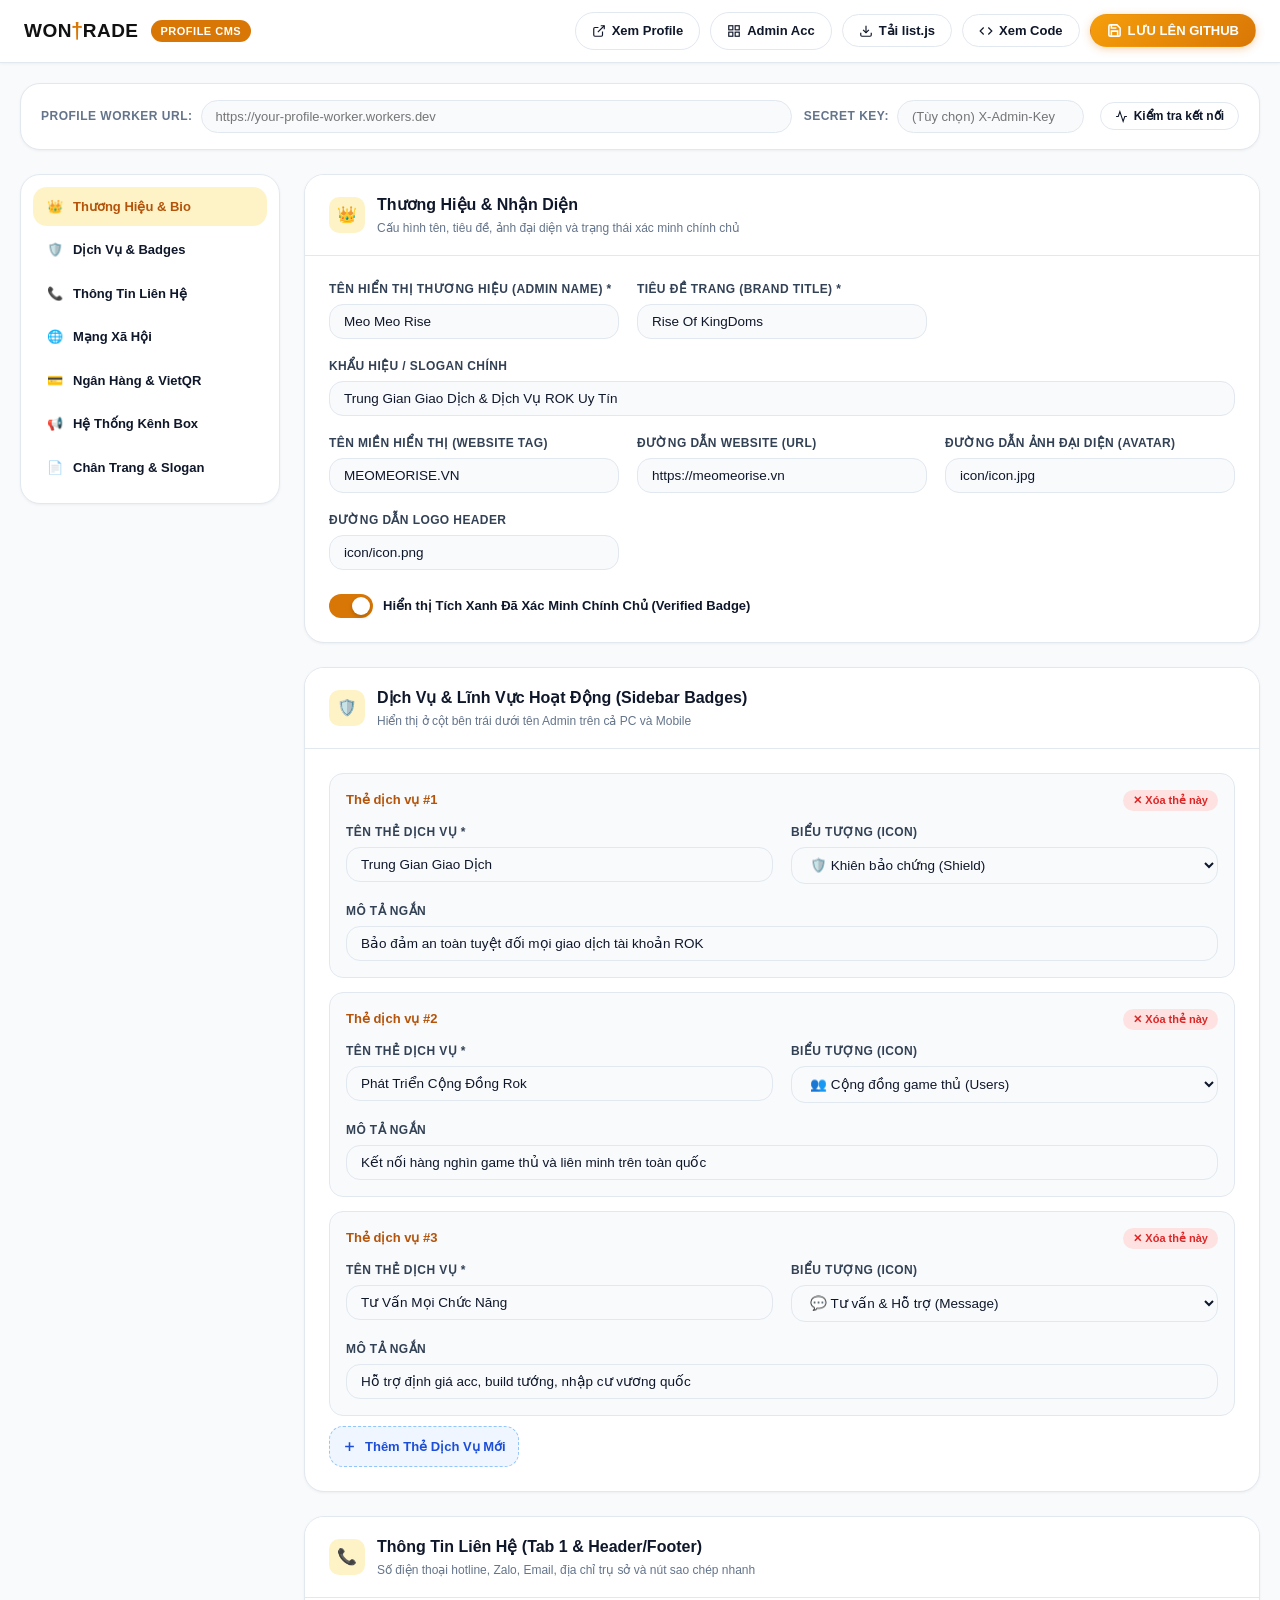
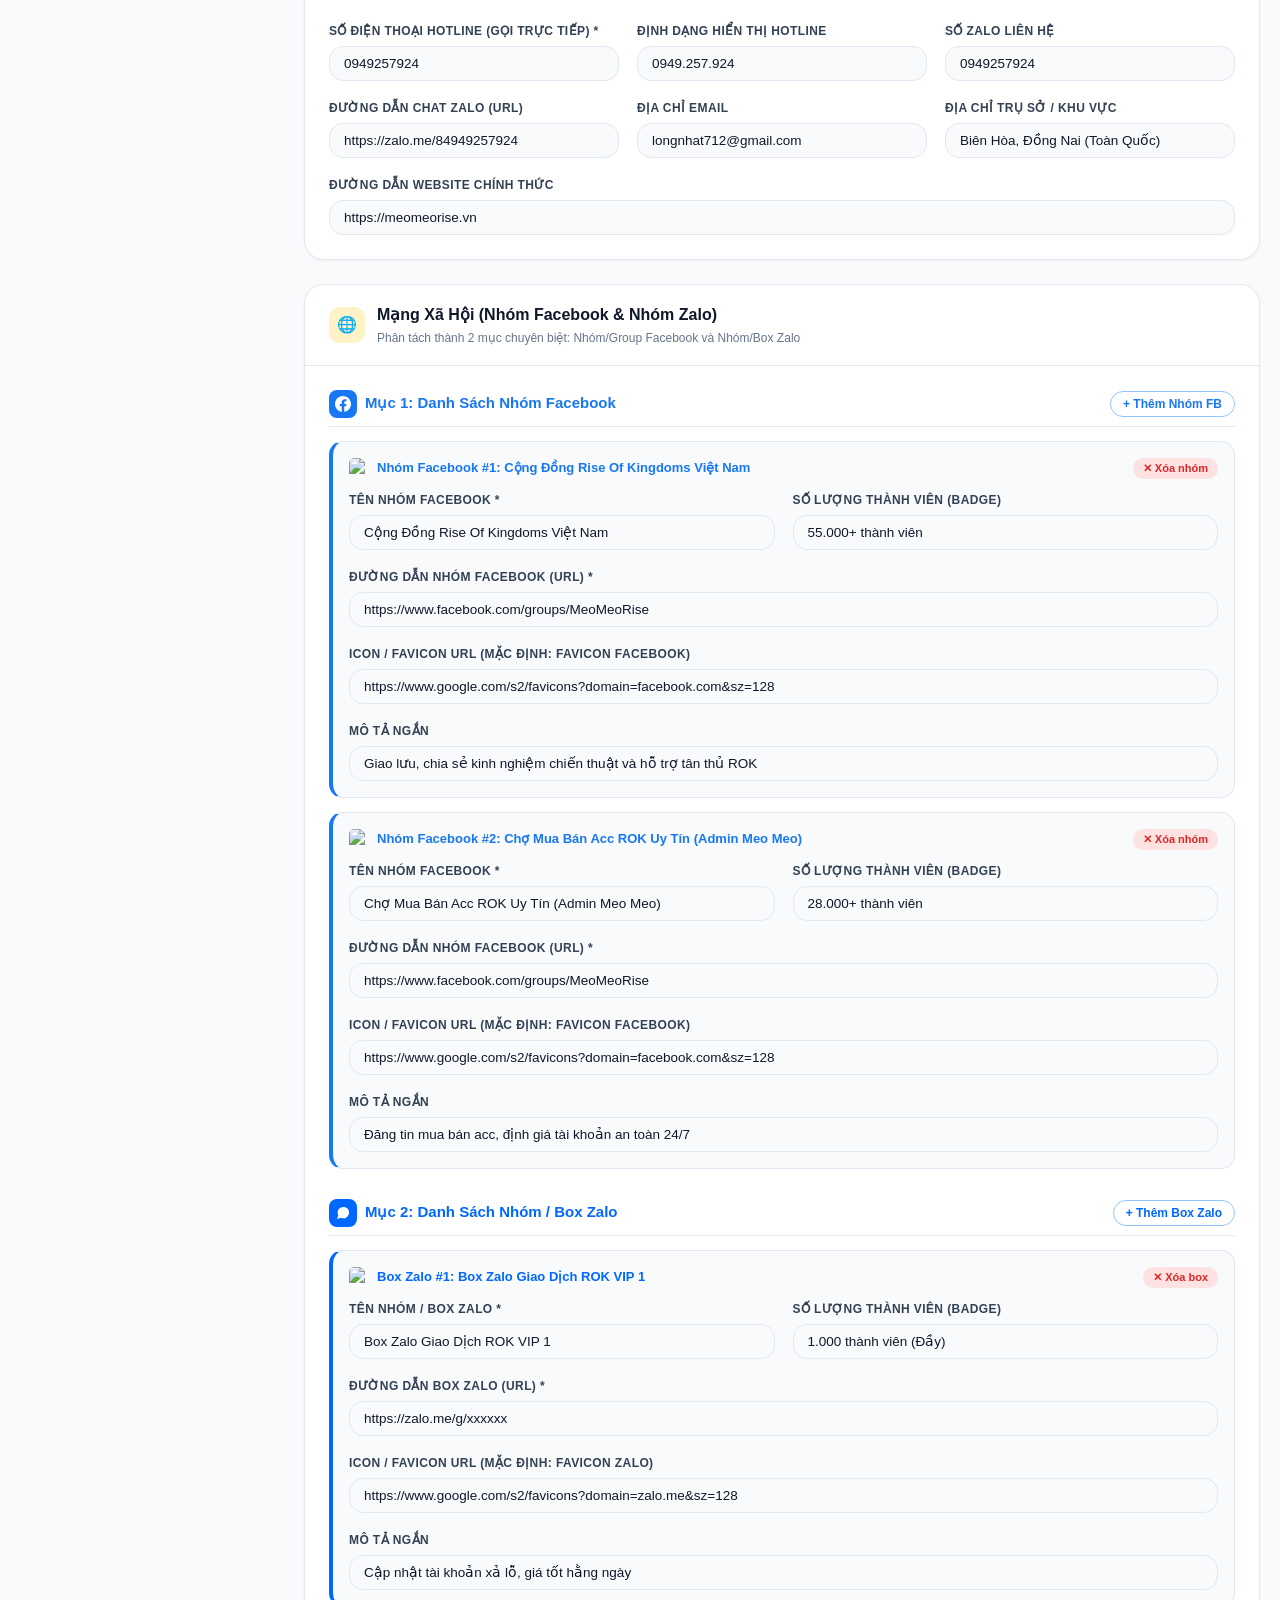
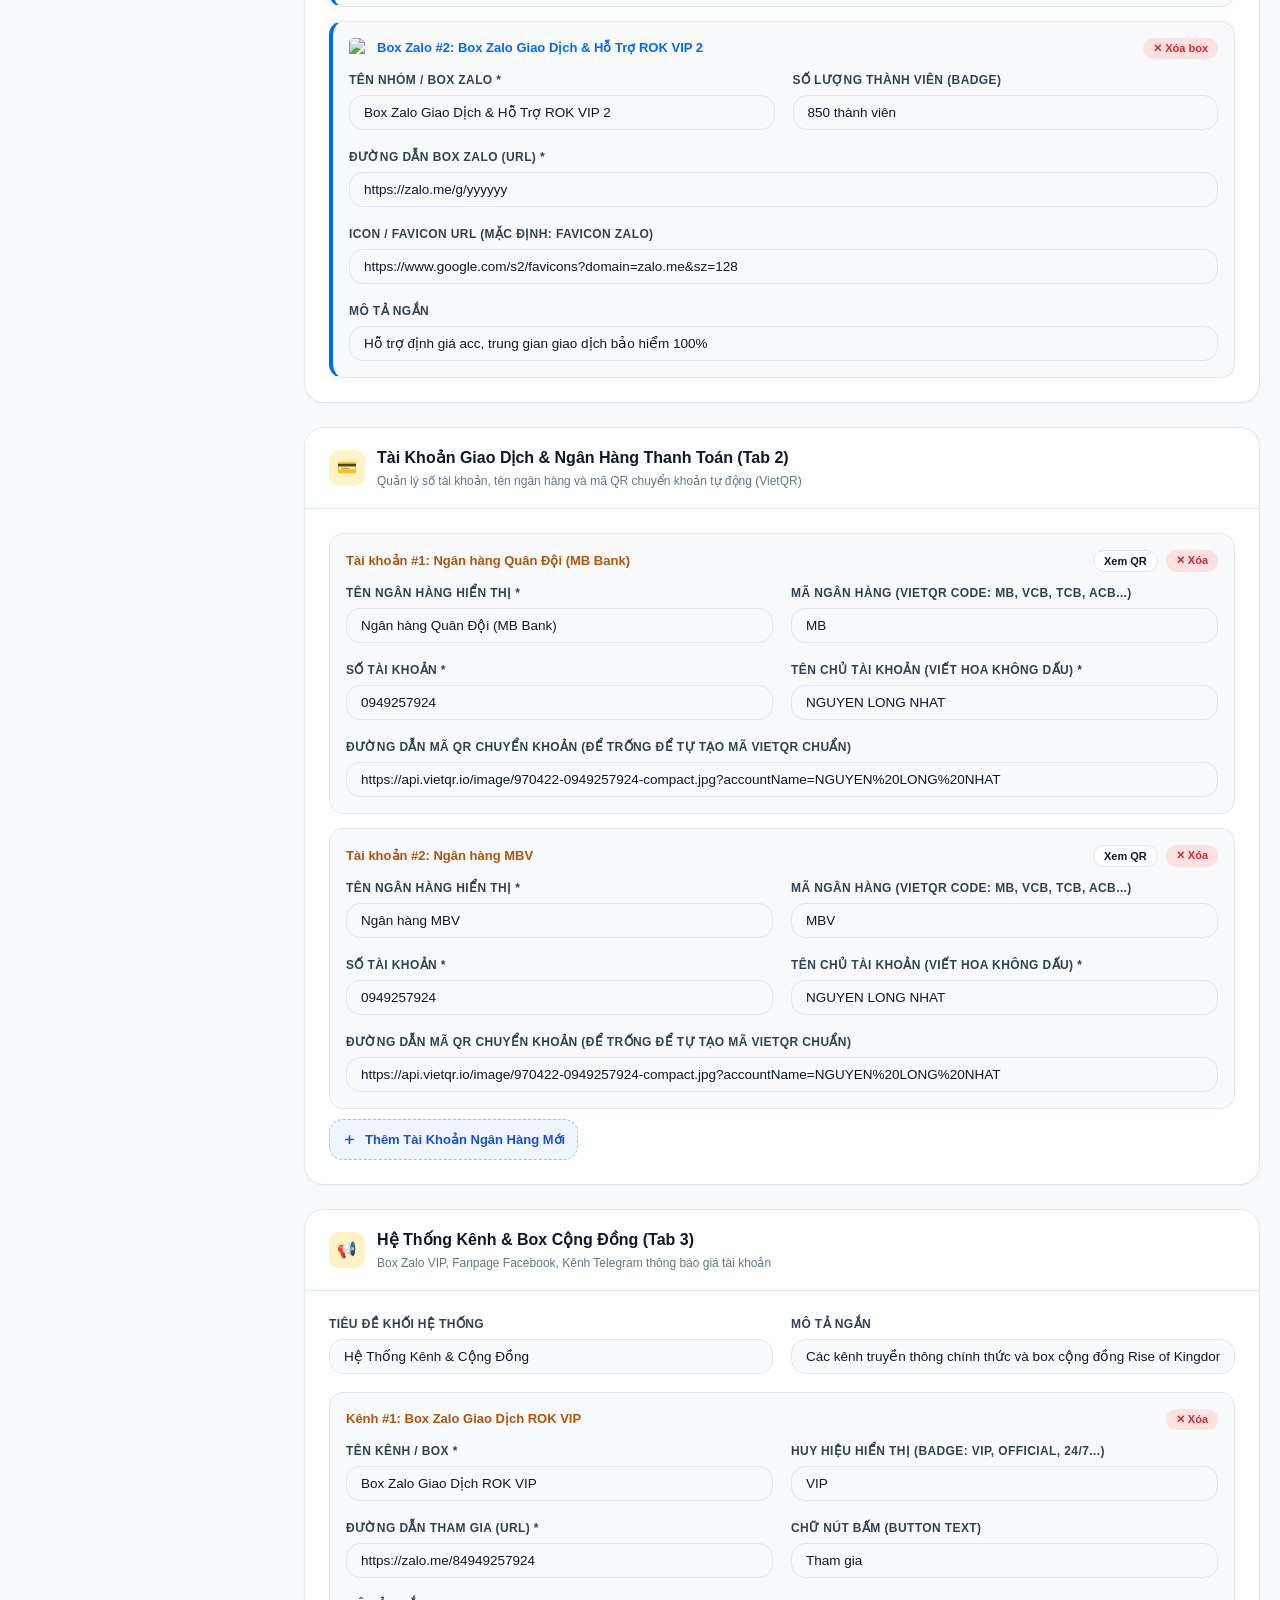
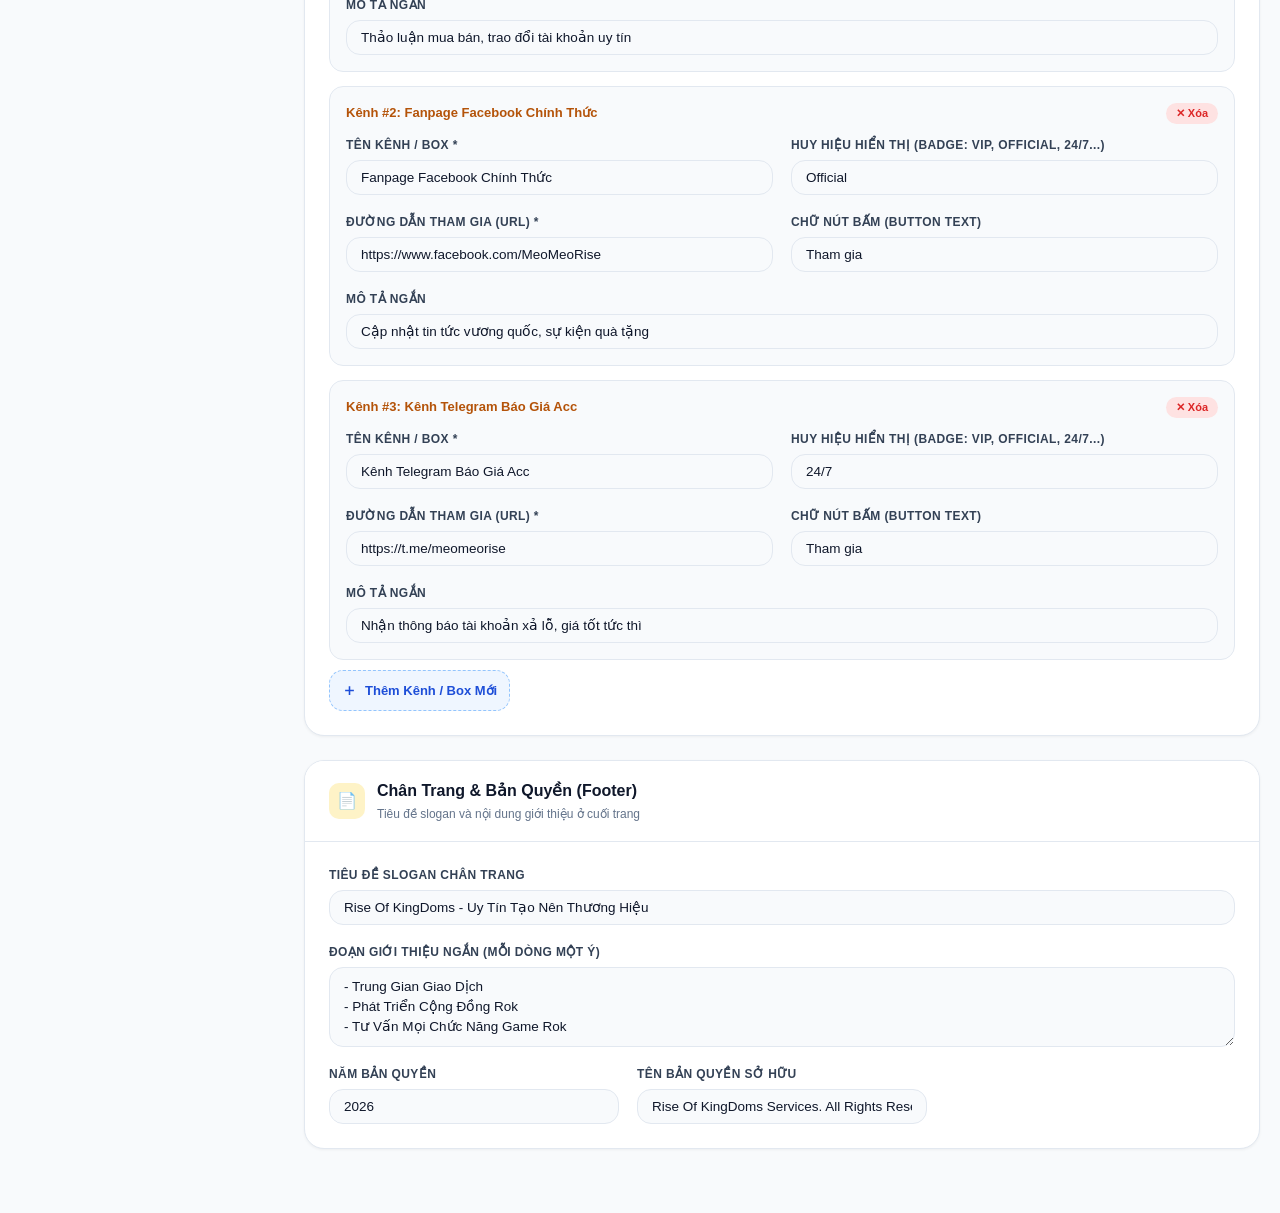
==== admin/index.html @ 25b8e4c8 "Add files via upload" ====
<!DOCTYPE html>
<html lang="vi">
<head>
  <meta charset="UTF-8">
  <meta name="viewport" content="width=device-width, initial-scale=1.0, maximum-scale=5.0, viewport-fit=cover">
  <title>Profile Admin CMS - Quản Lý Thông Tin Đại Diện & Ngân Hàng</title>
  <link rel="icon" href="../../assets/rok_avatar.jpg" type="image/jpeg">
  <style>
    :root {
      --primary: #d97706;
      --primary-hover: #b45309;
      --primary-light: #fef3c7;
      --dark: #0f172a;
      --dark-card: #1e293b;
      --bg: #f8fafc;
      --card-bg: #ffffff;
      --border: #e2e8f0;
      --text: #0f172a;
      --muted: #64748b;
      --blue: #0284c7;
      --blue-light: #e0f2fe;
      --green: #10b981;
      --green-light: #d1fae5;
      --radius-sm: 8px;
      --radius-md: 14px;
      --radius-lg: 20px;
      --radius-pill: 9999px;
      --shadow-sm: 0 1px 3px rgba(0,0,0,0.05);
      --shadow-md: 0 4px 14px rgba(0,0,0,0.06);
      --shadow-lg: 0 10px 30px rgba(0,0,0,0.09);
    }

    * {
      box-sizing: border-box;
      margin: 0;
      padding: 0;
      -webkit-tap-highlight-color: transparent;
    }

    body {
      font-family: -apple-system, BlinkMacSystemFont, "Segoe UI", Roboto, "Helvetica Neue", Arial, sans-serif;
      background-color: var(--bg);
      color: var(--text);
      line-height: 1.5;
      font-size: 14px;
      min-height: 100vh;
      display: flex;
      flex-direction: column;
    }

    button, input, select, textarea {
      font-family: inherit;
      outline: none;
    }

    /* Top Navigation */
    .admin-navbar {
      background: #ffffff;
      border-bottom: 1px solid var(--border);
      padding: 12px 24px;
      position: sticky;
      top: 0;
      z-index: 100;
      box-shadow: var(--shadow-sm);
    }

    .navbar-inner {
      max-width: 1300px;
      margin: 0 auto;
      display: flex;
      align-items: center;
      justify-content: space-between;
      gap: 16px;
      flex-wrap: wrap;
    }

    .brand-wrap {
      display: flex;
      align-items: center;
      gap: 12px;
    }

    .logo {
      font-size: 19px;
      font-weight: 900;
      letter-spacing: 0.5px;
      color: #111;
      display: flex;
      align-items: center;
      text-decoration: none;
    }

    .logo-dagger {
      color: var(--primary);
      font-size: 22px;
      margin: 0 -1px;
    }

    .admin-badge {
      background: var(--primary);
      color: #fff;
      font-size: 11px;
      font-weight: 800;
      padding: 3px 10px;
      border-radius: var(--radius-pill);
      letter-spacing: 0.5px;
    }

    .nav-actions {
      display: flex;
      align-items: center;
      gap: 10px;
      flex-wrap: wrap;
    }

    .btn {
      display: inline-flex;
      align-items: center;
      gap: 6px;
      padding: 8px 16px;
      border-radius: var(--radius-pill);
      font-size: 13px;
      font-weight: 600;
      cursor: pointer;
      border: 1px solid transparent;
      transition: all 0.2s ease;
      text-decoration: none;
    }

    .btn-primary {
      background: linear-gradient(135deg, #f59e0b, #d97706);
      color: #fff;
      box-shadow: 0 2px 8px rgba(217, 119, 6, 0.3);
    }
    .btn-primary:hover {
      background: linear-gradient(135deg, #d97706, #b45309);
      transform: translateY(-1px);
      box-shadow: 0 4px 14px rgba(217, 119, 6, 0.4);
    }
    .btn-primary:disabled {
      opacity: 0.6;
      cursor: not-allowed;
      transform: none;
    }

    .btn-secondary {
      background: #ffffff;
      color: var(--text);
      border-color: var(--border);
    }
    .btn-secondary:hover {
      background: #f8fafc;
      border-color: #cbd5e1;
    }

    /* Container */
    .admin-container {
      max-width: 1300px;
      margin: 20px auto 40px auto;
      padding: 0 20px;
      flex: 1;
      width: 100%;
    }

    /* Success Banner */
    .publish-success-banner {
      display: none;
      background: #ecfdf5;
      border: 1px solid #a7f3d0;
      border-radius: var(--radius-md);
      padding: 16px 20px;
      margin-bottom: 20px;
      color: #065f46;
      animation: fadeIn 0.3s ease;
    }
    .publish-success-banner.show {
      display: block;
    }
    .banner-title-row {
      display: flex;
      align-items: center;
      gap: 8px;
      font-weight: 700;
      font-size: 15px;
      margin-bottom: 4px;
    }
    .banner-desc {
      font-size: 13px;
      color: #047857;
    }

    /* Worker Config Card */
    .config-card {
      background: #ffffff;
      border-radius: var(--radius-lg);
      padding: 16px 20px;
      border: 1px solid var(--border);
      box-shadow: var(--shadow-sm);
      margin-bottom: 24px;
      display: flex;
      align-items: center;
      justify-content: space-between;
      gap: 16px;
      flex-wrap: wrap;
    }

    .config-left {
      display: flex;
      align-items: center;
      gap: 12px;
      flex-wrap: wrap;
      flex: 1;
    }

    .config-input-group {
      display: flex;
      align-items: center;
      gap: 8px;
      flex: 1;
      min-width: 280px;
    }

    .config-label {
      font-size: 12px;
      font-weight: 700;
      color: var(--muted);
      white-space: nowrap;
      text-transform: uppercase;
      letter-spacing: 0.5px;
    }

    .input-text {
      width: 100%;
      padding: 8px 14px;
      border-radius: var(--radius-pill);
      border: 1px solid var(--border);
      font-size: 13px;
      background: #f8fafc;
      color: var(--text);
      transition: all 0.2s;
    }
    .input-text:focus {
      background: #fff;
      border-color: var(--primary);
      box-shadow: 0 0 0 3px rgba(217, 119, 6, 0.15);
    }

    /* Navigation Sections (Sidebar + Main Form Layout) */
    .cms-layout-grid {
      display: grid;
      grid-template-columns: 260px 1fr;
      gap: 24px;
      align-items: start;
    }

    .section-nav-card {
      background: #ffffff;
      border-radius: var(--radius-lg);
      border: 1px solid var(--border);
      box-shadow: var(--shadow-sm);
      padding: 12px;
      position: sticky;
      top: 80px;
    }

    .nav-menu-item {
      display: flex;
      align-items: center;
      gap: 10px;
      padding: 10px 14px;
      border-radius: var(--radius-md);
      font-size: 13px;
      font-weight: 600;
      color: var(--text);
      text-decoration: none;
      cursor: pointer;
      transition: all 0.2s;
      margin-bottom: 4px;
    }
    .nav-menu-item:hover {
      background: #f8fafc;
      color: var(--primary);
    }
    .nav-menu-item.active {
      background: var(--primary-light);
      color: var(--primary-hover);
      font-weight: 700;
    }

    /* Form Cards */
    .form-panel-card {
      background: #ffffff;
      border-radius: var(--radius-lg);
      border: 1px solid var(--border);
      box-shadow: var(--shadow-sm);
      margin-bottom: 24px;
      overflow: hidden;
    }

    .card-header-bar {
      padding: 18px 24px;
      border-bottom: 1px solid var(--border);
      display: flex;
      align-items: center;
      justify-content: space-between;
      gap: 12px;
      background: #ffffff;
    }

    .header-bar-left {
      display: flex;
      align-items: center;
      gap: 12px;
    }

    .header-icon-box {
      width: 36px;
      height: 36px;
      border-radius: 10px;
      background: var(--primary-light);
      color: var(--primary);
      display: flex;
      align-items: center;
      justify-content: center;
      font-size: 16px;
      flex-shrink: 0;
    }

    .card-title {
      font-size: 16px;
      font-weight: 800;
      color: var(--text);
    }
    .card-subtitle {
      font-size: 12px;
      color: var(--muted);
      margin-top: 2px;
    }

    .card-body-content {
      padding: 24px;
    }

    .form-grid-2 {
      display: grid;
      grid-template-columns: repeat(auto-fit, minmax(280px, 1fr));
      gap: 18px;
    }

    .form-group {
      display: flex;
      flex-direction: column;
      gap: 6px;
    }
    .form-group.full {
      grid-column: 1 / -1;
    }

    .form-label {
      font-size: 12px;
      font-weight: 700;
      color: #334155;
      text-transform: uppercase;
      letter-spacing: 0.4px;
    }

    .form-control {
      width: 100%;
      padding: 9px 14px;
      border-radius: var(--radius-md);
      border: 1px solid var(--border);
      font-size: 13.5px;
      background: #f8fafc;
      color: var(--text);
      transition: all 0.2s;
    }
    .form-control:focus {
      background: #fff;
      border-color: var(--primary);
      box-shadow: 0 0 0 3px rgba(217, 119, 6, 0.15);
    }
    textarea.form-control {
      resize: vertical;
      min-height: 80px;
      line-height: 1.5;
    }

    /* Dynamic List Items (Services, Banks, Socials) */
    .dynamic-list-wrap {
      display: flex;
      flex-direction: column;
      gap: 14px;
    }

    .dynamic-item-card {
      background: #f8fafc;
      border: 1px solid var(--border);
      border-radius: var(--radius-md);
      padding: 16px;
      position: relative;
      transition: all 0.2s;
    }
    .dynamic-item-card:hover {
      border-color: #cbd5e1;
      background: #ffffff;
      box-shadow: var(--shadow-sm);
    }

    .dynamic-item-header {
      display: flex;
      align-items: center;
      justify-content: space-between;
      margin-bottom: 12px;
    }
    .dynamic-item-title {
      font-weight: 700;
      font-size: 13px;
      color: var(--primary-hover);
      display: flex;
      align-items: center;
      gap: 6px;
    }

    .btn-remove-item {
      background: #fee2e2;
      color: #dc2626;
      border: none;
      padding: 4px 10px;
      border-radius: var(--radius-pill);
      font-size: 11px;
      font-weight: 700;
      cursor: pointer;
      display: inline-flex;
      align-items: center;
      gap: 4px;
      transition: all 0.15s;
    }
    .btn-remove-item:hover {
      background: #fca5a5;
    }

    .btn-add-item {
      background: #eff6ff;
      border: 1px dashed #93c5fd;
      color: #1d4ed8;
      border-radius: var(--radius-md);
      padding: 12px;
      font-size: 13px;
      font-weight: 700;
      cursor: pointer;
      display: flex;
      align-items: center;
      justify-content: center;
      gap: 8px;
      transition: all 0.2s;
      margin-top: 10px;
    }
    .btn-add-item:hover {
      background: #dbeafe;
      border-color: #3b82f6;
    }

    /* Toggle switch */
    .toggle-wrap {
      display: flex;
      align-items: center;
      gap: 10px;
      cursor: pointer;
      user-select: none;
    }
    .toggle-checkbox {
      position: relative;
      width: 44px;
      height: 24px;
      appearance: none;
      background: #cbd5e1;
      outline: none;
      border-radius: var(--radius-pill);
      cursor: pointer;
      transition: all 0.25s;
    }
    .toggle-checkbox:checked {
      background: var(--primary);
    }
    .toggle-checkbox::before {
      content: "";
      position: absolute;
      width: 18px;
      height: 18px;
      border-radius: 50%;
      top: 3px;
      left: 3px;
      background: #ffffff;
      transition: all 0.25s;
      box-shadow: 0 2px 4px rgba(0,0,0,0.2);
    }
    .toggle-checkbox:checked::before {
      transform: translateX(20px);
    }

    /* Modals */
    .modal-backdrop {
      position: fixed;
      top: 0;
      left: 0;
      width: 100%;
      height: 100%;
      background: rgba(15, 23, 42, 0.6);
      backdrop-filter: blur(4px);
      z-index: 1000;
      display: none;
      align-items: center;
      justify-content: center;
      padding: 20px;
    }
    .modal-backdrop.show {
      display: flex;
    }

    .modal-dialog {
      background: #ffffff;
      border-radius: var(--radius-lg);
      width: 100%;
      max-width: 650px;
      max-height: 90vh;
      display: flex;
      flex-direction: column;
      box-shadow: var(--shadow-lg);
      animation: modalFadeIn 0.2s ease-out;
    }

    .modal-header {
      padding: 16px 20px;
      border-bottom: 1px solid var(--border);
      display: flex;
      align-items: center;
      justify-content: space-between;
    }
    .modal-title {
      font-size: 16px;
      font-weight: 800;
    }
    .btn-close-modal {
      background: none;
      border: none;
      font-size: 18px;
      cursor: pointer;
      color: var(--muted);
      width: 32px;
      height: 32px;
      border-radius: 50%;
      display: flex;
      align-items: center;
      justify-content: center;
    }
    .btn-close-modal:hover {
      background: #f1f5f9;
      color: var(--text);
    }

    .modal-body {
      padding: 20px;
      overflow-y: auto;
    }
    .modal-footer {
      padding: 14px 20px;
      border-top: 1px solid var(--border);
      display: flex;
      align-items: center;
      justify-content: flex-end;
      gap: 10px;
    }

    pre.code-preview {
      background: #0f172a;
      color: #f8fafc;
      font-family: Consolas, Monaco, "Courier New", monospace;
      font-size: 12px;
      padding: 14px;
      border-radius: var(--radius-sm);
      overflow-x: auto;
      max-height: 55vh;
    }

    /* Toast */
    .toast-notice {
      position: fixed;
      bottom: 24px;
      left: 50%;
      transform: translateX(-50%) translateY(30px);
      opacity: 0;
      background: #0f172a;
      color: #fff;
      padding: 12px 24px;
      border-radius: var(--radius-pill);
      font-size: 13.5px;
      font-weight: 600;
      box-shadow: 0 10px 25px rgba(0,0,0,0.25);
      z-index: 2000;
      transition: all 0.3s cubic-bezier(0.16, 1, 0.3, 1);
      display: flex;
      align-items: center;
      gap: 8px;
      pointer-events: none;
    }
    .toast-notice.show {
      transform: translateX(-50%) translateY(0);
      opacity: 1;
    }
    .toast-notice.success {
      background: #059669;
    }
    .toast-notice.error {
      background: #dc2626;
    }

    @keyframes fadeIn {
      from { opacity: 0; transform: translateY(-8px); }
      to { opacity: 1; transform: translateY(0); }
    }
    @keyframes modalFadeIn {
      from { opacity: 0; transform: scale(0.96); }
      to { opacity: 1; transform: scale(1); }
    }

    /* Responsive */
    @media (max-width: 900px) {
      .cms-layout-grid {
        grid-template-columns: 1fr;
      }
      .section-nav-card {
        position: static;
        display: flex;
        overflow-x: auto;
        gap: 8px;
        padding: 8px;
      }
      .nav-menu-item {
        white-space: nowrap;
        margin-bottom: 0;
      }
    }
  </style>
</head>
<body>

  <!-- Top Navbar -->
  <nav class="admin-navbar">
    <div class="navbar-inner">
      <div class="brand-wrap">
        <a href="../index.html" class="logo" title="Xem trang cá nhân">
          WON<span class="logo-dagger">†</span>RADE
        </a>
        <span class="admin-badge">PROFILE CMS</span>
      </div>

      <div class="nav-actions">
        <!-- View Profile -->
        <a href="../index.html" target="_blank" class="btn btn-secondary" title="Xem trang Profile">
          <svg width="14" height="14" viewBox="0 0 24 24" fill="none" stroke="currentColor" stroke-width="2"><path d="M18 13v6a2 2 0 0 1-2 2H5a2 2 0 0 1-2-2V8a2 2 0 0 1 2-2h6"></path><polyline points="15 3 21 3 21 9"></polyline><line x1="10" y1="14" x2="21" y2="3"></line></svg>
          <span>Xem Profile</span>
        </a>

        <!-- Product CMS -->
        <a href="../../admin/index.html" class="btn btn-secondary" title="Sang trang Quản lý sản phẩm">
          <svg width="14" height="14" viewBox="0 0 24 24" fill="none" stroke="currentColor" stroke-width="2"><rect x="3" y="3" width="7" height="7"></rect><rect x="14" y="3" width="7" height="7"></rect><rect x="14" y="14" width="7" height="7"></rect><rect x="3" y="14" width="7" height="7"></rect></svg>
          <span>Admin Acc</span>
        </a>

        <!-- Export Backup -->
        <button class="btn btn-secondary" onclick="exportListJsFile()" title="Tải file list.js về máy dự phòng">
          <svg width="14" height="14" viewBox="0 0 24 24" fill="none" stroke="currentColor" stroke-width="2"><path d="M21 15v4a2 2 0 0 1-2 2H5a2 2 0 0 1-2-2v-4"></path><polyline points="7 10 12 15 17 10"></polyline><line x1="12" y1="15" x2="12" y2="3"></line></svg>
          <span>Tải list.js</span>
        </button>

        <!-- View Raw Code -->
        <button class="btn btn-secondary" onclick="openRawCodeModal()" title="Xem mã nguồn JS">
          <svg width="14" height="14" viewBox="0 0 24 24" fill="none" stroke="currentColor" stroke-width="2"><polyline points="16 18 22 12 16 6"></polyline><polyline points="8 6 2 12 8 18"></polyline></svg>
          <span>Xem Code</span>
        </button>

        <!-- Save to GitHub -->
        <button class="btn btn-primary" id="btnPublishGithub" onclick="publishProfileToGithub()">
          <svg width="15" height="15" viewBox="0 0 24 24" fill="none" stroke="currentColor" stroke-width="2.5"><path d="M19 21H5a2 2 0 0 1-2-2V5a2 2 0 0 1 2-2h11l5 5v11a2 2 0 0 1-2 2z"></path><polyline points="17 21 17 13 7 13 7 21"></polyline><polyline points="7 3 7 8 15 8"></polyline></svg>
          <span id="publishText">LƯU LÊN GITHUB</span>
        </button>
      </div>
    </div>
  </nav>

  <!-- Main Container -->
  <main class="admin-container">

    <!-- Success Message Notice (Hidden by default, shown on HTTP 200) -->
    <div class="publish-success-banner" id="publishSuccessBanner">
      <div class="banner-title-row">
        <svg width="18" height="18" viewBox="0 0 24 24" fill="none" stroke="currentColor" stroke-width="2.5"><path d="M22 11.08V12a10 10 0 1 1-5.93-9.14"></path><polyline points="22 4 12 14.01 9 11.01"></polyline></svg>
        <span>Đã lưu thành công thông tin Profile vào file list.js trên GitHub!</span>
      </div>
      <div class="banner-desc">
        Vui lòng đợi <strong>1 - 3 phút</strong> để hệ thống GitHub / Cloudflare Pages tự động build lại trang Profile cho khách hàng.
      </div>
    </div>

    <!-- Cloudflare Worker Configuration Bar -->
    <div class="config-card">
      <div class="config-left">
        <div class="config-input-group">
          <span class="config-label">Profile Worker URL:</span>
          <input type="url" id="workerUrlInput" class="input-text" value="" placeholder="https://your-profile-worker.workers.dev" onchange="saveWorkerSettings()">
        </div>

        <div class="config-input-group" style="max-width: 240px;">
          <span class="config-label">Secret Key:</span>
          <input type="password" id="workerSecretInput" class="input-text" placeholder="(Tùy chọn) X-Admin-Key" onchange="saveWorkerSettings()">
        </div>
      </div>

      <div style="display: flex; gap: 8px;">
        <button class="btn btn-secondary" onclick="testWorkerConnection()" style="font-size: 12px; padding: 6px 14px;">
          <svg width="13" height="13" viewBox="0 0 24 24" fill="none" stroke="currentColor" stroke-width="2"><path d="M22 12h-4l-3 9L9 3l-3 9H2"></path></svg>
          <span>Kiểm tra kết nối</span>
        </button>
      </div>
    </div>

    <!-- Layout Grid: Menu bên trái + Biểu mẫu bên phải -->
    <div class="cms-layout-grid">

      <!-- Navigation Menu -->
      <aside class="section-nav-card">
        <a class="nav-menu-item active" href="#sec-brand">
          <span>👑</span> <span>Thương Hiệu & Bio</span>
        </a>
        <a class="nav-menu-item" href="#sec-services">
          <span>🛡️</span> <span>Dịch Vụ & Badges</span>
        </a>
        <a class="nav-menu-item" href="#sec-contact">
          <span>📞</span> <span>Thông Tin Liên Hệ</span>
        </a>
        <a class="nav-menu-item" href="#sec-socials">
          <span>🌐</span> <span>Mạng Xã Hội</span>
        </a>
        <a class="nav-menu-item" href="#sec-banks">
          <span>💳</span> <span>Ngân Hàng & VietQR</span>
        </a>
        <a class="nav-menu-item" href="#sec-channels">
          <span>📢</span> <span>Hệ Thống Kênh Box</span>
        </a>
        <a class="nav-menu-item" href="#sec-footer">
          <span>📄</span> <span>Chân Trang & Slogan</span>
        </a>
      </aside>

      <!-- Main Form Sections -->
      <div class="form-sections-column">

        <!-- 1. THƯƠNG HIỆU & NHẬN DIỆN -->
        <section class="form-panel-card" id="sec-brand">
          <div class="card-header-bar">
            <div class="header-bar-left">
              <div class="header-icon-box">👑</div>
              <div>
                <h2 class="card-title">Thương Hiệu & Nhận Diện</h2>
                <div class="card-subtitle">Cấu hình tên, tiêu đề, ảnh đại diện và trạng thái xác minh chính chủ</div>
              </div>
            </div>
          </div>

          <div class="card-body-content">
            <div class="form-grid-2">
              <div class="form-group">
                <label class="form-label">Tên hiển thị thương hiệu (Admin Name) *</label>
                <input type="text" id="bName" class="form-control" placeholder="Ví dụ: Meo Meo Rise">
              </div>

              <div class="form-group">
                <label class="form-label">Tiêu đề trang (Brand Title) *</label>
                <input type="text" id="bTitle" class="form-control" placeholder="Ví dụ: Rise Of KingDoms">
              </div>

              <div class="form-group full">
                <label class="form-label">Khẩu hiệu / Slogan chính</label>
                <input type="text" id="bSlogan" class="form-control" placeholder="Ví dụ: Trung Gian Giao Dịch & Dịch Vụ ROK Uy Tín">
              </div>

              <div class="form-group">
                <label class="form-label">Tên miền hiển thị (Website Tag)</label>
                <input type="text" id="bWebsiteName" class="form-control" placeholder="Ví dụ: MEOMEORISE.VN">
              </div>

              <div class="form-group">
                <label class="form-label">Đường dẫn Website (URL)</label>
                <input type="url" id="bWebsiteUrl" class="form-control" placeholder="Ví dụ: https://meomeorise.vn">
              </div>

              <div class="form-group">
                <label class="form-label">Đường dẫn Ảnh đại diện (Avatar)</label>
                <input type="text" id="bAvatar" class="form-control" placeholder="Ví dụ: icon/icon.jpg">
              </div>

              <div class="form-group">
                <label class="form-label">Đường dẫn Logo Header</label>
                <input type="text" id="bLogo" class="form-control" placeholder="Ví dụ: icon/icon.png">
              </div>

              <div class="form-group full" style="margin-top: 6px;">
                <label class="toggle-wrap">
                  <input type="checkbox" id="bVerified" class="toggle-checkbox" checked>
                  <span style="font-weight: 700; font-size: 13px;">Hiển thị Tích Xanh Đã Xác Minh Chính Chủ (Verified Badge)</span>
                </label>
              </div>
            </div>
          </div>
        </section>

        <!-- 2. DỊCH VỤ HOẠT ĐỘNG CHÍNH (TECH BADGES) -->
        <section class="form-panel-card" id="sec-services">
          <div class="card-header-bar">
            <div class="header-bar-left">
              <div class="header-icon-box">🛡️</div>
              <div>
                <h2 class="card-title">Dịch Vụ & Lĩnh Vực Hoạt Động (Sidebar Badges)</h2>
                <div class="card-subtitle">Hiển thị ở cột bên trái dưới tên Admin trên cả PC và Mobile</div>
              </div>
            </div>
          </div>

          <div class="card-body-content">
            <div class="dynamic-list-wrap" id="servicesListWrap">
              <!-- Rendered via JS -->
            </div>
            <button type="button" class="btn-add-item" onclick="addServiceItem()">
              <svg width="15" height="15" viewBox="0 0 24 24" fill="none" stroke="currentColor" stroke-width="2.5"><line x1="12" y1="5" x2="12" y2="19"></line><line x1="5" y1="12" x2="19" y2="12"></line></svg>
              <span>Thêm Thẻ Dịch Vụ Mới</span>
            </button>
          </div>
        </section>

        <!-- 3. THÔNG TIN LIÊN HỆ -->
        <section class="form-panel-card" id="sec-contact">
          <div class="card-header-bar">
            <div class="header-bar-left">
              <div class="header-icon-box">📞</div>
              <div>
                <h2 class="card-title">Thông Tin Liên Hệ (Tab 1 & Header/Footer)</h2>
                <div class="card-subtitle">Số điện thoại hotline, Zalo, Email, địa chỉ trụ sở và nút sao chép nhanh</div>
              </div>
            </div>
          </div>

          <div class="card-body-content">
            <div class="form-grid-2">
              <div class="form-group">
                <label class="form-label">Số điện thoại Hotline (Gọi trực tiếp) *</label>
                <input type="text" id="cPhone" class="form-control" placeholder="0949257924">
              </div>

              <div class="form-group">
                <label class="form-label">Định dạng hiển thị Hotline</label>
                <input type="text" id="cPhoneDisplay" class="form-control" placeholder="0949.257.924">
              </div>

              <div class="form-group">
                <label class="form-label">Số Zalo liên hệ</label>
                <input type="text" id="cZalo" class="form-control" placeholder="0949257924">
              </div>

              <div class="form-group">
                <label class="form-label">Đường dẫn Chat Zalo (URL)</label>
                <input type="url" id="cZaloUrl" class="form-control" placeholder="https://zalo.me/84949257924">
              </div>

              <div class="form-group">
                <label class="form-label">Địa chỉ Email</label>
                <input type="email" id="cEmail" class="form-control" placeholder="longnhat712@gmail.com">
              </div>

              <div class="form-group">
                <label class="form-label">Địa chỉ trụ sở / Khu vực</label>
                <input type="text" id="cAddress" class="form-control" placeholder="Biên Hòa, Đồng Nai (Toàn Quốc)">
              </div>

              <div class="form-group full">
                <label class="form-label">Đường dẫn Website chính thức</label>
                <input type="url" id="cWebsite" class="form-control" placeholder="https://meomeorise.vn">
              </div>
            </div>
          </div>
        </section>

        <!-- 4. MẠNG XÃ HỘI (PHÂN THÀNH 2 MỤC: NHÓM FACEBOOK & NHÓM ZALO) -->
        <section class="form-panel-card" id="sec-socials">
          <div class="card-header-bar">
            <div class="header-bar-left">
              <div class="header-icon-box">🌐</div>
              <div>
                <h2 class="card-title">Mạng Xã Hội (Nhóm Facebook &amp; Nhóm Zalo)</h2>
                <div class="card-subtitle">Phân tách thành 2 mục chuyên biệt: Nhóm/Group Facebook và Nhóm/Box Zalo</div>
              </div>
            </div>
          </div>

          <div class="card-body-content">
            <!-- MỤC 1: QUẢN LÝ NHÓM FACEBOOK -->
            <div style="margin-bottom: 30px;">
              <div style="display: flex; align-items: center; justify-content: space-between; margin-bottom: 14px; padding-bottom: 8px; border-bottom: 1px solid var(--border);">
                <div style="display: flex; align-items: center; gap: 8px;">
                  <span style="display: inline-flex; align-items: center; justify-content: center; width: 28px; height: 28px; border-radius: 8px; background: #1877f2; color: #fff;">
                    <svg width="16" height="16" viewBox="0 0 24 24" fill="currentColor">
                      <path d="M24 12.073c0-6.627-5.373-12-12-12s-12 5.373-12 12c0 5.99 4.388 10.954 10.125 11.854v-8.385H7.078v-3.47h3.047V9.43c0-3.007 1.792-4.669 4.533-4.669 1.312 0 2.686.235 2.686.235v2.953H15.83c-1.491 0-1.956.925-1.956 1.874v2.25h3.328l-.532 3.47h-2.796v8.385C19.612 23.027 24 18.062 24 12.073z"/>
                    </svg>
                  </span>
                  <h3 style="font-size: 15px; font-weight: 800; color: #1877f2; margin: 0;">Mục 1: Danh Sách Nhóm Facebook</h3>
                </div>
                <button type="button" class="btn btn-secondary" onclick="addFbGroupItem()" style="padding: 5px 12px; font-size: 12px; color: #1877f2; border-color: #93c5fd;">
                  + Thêm Nhóm FB
                </button>
              </div>

              <div class="dynamic-list-wrap" id="fbGroupsListWrap">
                <!-- Rendered via JS -->
              </div>
            </div>

            <!-- MỤC 2: QUẢN LÝ NHÓM ZALO -->
            <div>
              <div style="display: flex; align-items: center; justify-content: space-between; margin-bottom: 14px; padding-bottom: 8px; border-bottom: 1px solid var(--border);">
                <div style="display: flex; align-items: center; gap: 8px;">
                  <span style="display: inline-flex; align-items: center; justify-content: center; width: 28px; height: 28px; border-radius: 8px; background: #0068ff; color: #fff;">
                    <svg width="16" height="16" viewBox="0 0 24 24" fill="currentColor">
                      <path d="M21 11.5a8.38 8.38 0 0 1-.9 3.8 8.5 8.5 0 0 1-7.6 4.7 8.38 8.38 0 0 1-3.8-.9L3 21l1.9-5.7a8.38 8.38 0 0 1-.9-3.8 8.5 8.5 0 0 1 4.7-7.6 8.38 8.38 0 0 1 3.8-.9h.5a8.48 8.48 0 0 1 8 8v.5z"/>
                    </svg>
                  </span>
                  <h3 style="font-size: 15px; font-weight: 800; color: #0068ff; margin: 0;">Mục 2: Danh Sách Nhóm / Box Zalo</h3>
                </div>
                <button type="button" class="btn btn-secondary" onclick="addZlGroupItem()" style="padding: 5px 12px; font-size: 12px; color: #0068ff; border-color: #93c5fd;">
                  + Thêm Box Zalo
                </button>
              </div>

              <div class="dynamic-list-wrap" id="zlGroupsListWrap">
                <!-- Rendered via JS -->
              </div>
            </div>
          </div>
        </section>

        <!-- 5. TÀI KHOẢN NGÂN HÀNG & VIETQR -->
        <section class="form-panel-card" id="sec-banks">
          <div class="card-header-bar">
            <div class="header-bar-left">
              <div class="header-icon-box">💳</div>
              <div>
                <h2 class="card-title">Tài Khoản Giao Dịch & Ngân Hàng Thanh Toán (Tab 2)</h2>
                <div class="card-subtitle">Quản lý số tài khoản, tên ngân hàng và mã QR chuyển khoản tự động (VietQR)</div>
              </div>
            </div>
          </div>

          <div class="card-body-content">
            <div class="dynamic-list-wrap" id="banksListWrap">
              <!-- Rendered via JS -->
            </div>
            <button type="button" class="btn-add-item" onclick="addBankItem()">
              <svg width="15" height="15" viewBox="0 0 24 24" fill="none" stroke="currentColor" stroke-width="2.5"><line x1="12" y1="5" x2="12" y2="19"></line><line x1="5" y1="12" x2="19" y2="12"></line></svg>
              <span>Thêm Tài Khoản Ngân Hàng Mới</span>
            </button>
          </div>
        </section>

        <!-- 6. HỆ THỐNG KÊNH & BOX CỘNG ĐỒNG (TAB 3) -->
        <section class="form-panel-card" id="sec-channels">
          <div class="card-header-bar">
            <div class="header-bar-left">
              <div class="header-icon-box">📢</div>
              <div>
                <h2 class="card-title">Hệ Thống Kênh & Box Cộng Đồng (Tab 3)</h2>
                <div class="card-subtitle">Box Zalo VIP, Fanpage Facebook, Kênh Telegram thông báo giá tài khoản</div>
              </div>
            </div>
          </div>

          <div class="card-body-content">
            <div class="form-grid-2" style="margin-bottom: 18px;">
              <div class="form-group">
                <label class="form-label">Tiêu đề khối hệ thống</label>
                <input type="text" id="chTitle" class="form-control" placeholder="Hệ Thống Kênh & Cộng Đồng">
              </div>
              <div class="form-group">
                <label class="form-label">Mô tả ngắn</label>
                <input type="text" id="chDesc" class="form-control" placeholder="Các kênh truyền thông chính thức và box cộng đồng Rise of Kingdoms.">
              </div>
            </div>

            <div class="dynamic-list-wrap" id="channelsListWrap">
              <!-- Rendered via JS -->
            </div>
            <button type="button" class="btn-add-item" onclick="addChannelItem()">
              <svg width="15" height="15" viewBox="0 0 24 24" fill="none" stroke="currentColor" stroke-width="2.5"><line x1="12" y1="5" x2="12" y2="19"></line><line x1="5" y1="12" x2="19" y2="12"></line></svg>
              <span>Thêm Kênh / Box Mới</span>
            </button>
          </div>
        </section>

        <!-- 7. CHÂN TRANG & BẢN QUYỀN (FOOTER) -->
        <section class="form-panel-card" id="sec-footer">
          <div class="card-header-bar">
            <div class="header-bar-left">
              <div class="header-icon-box">📄</div>
              <div>
                <h2 class="card-title">Chân Trang & Bản Quyền (Footer)</h2>
                <div class="card-subtitle">Tiêu đề slogan và nội dung giới thiệu ở cuối trang</div>
              </div>
            </div>
          </div>

          <div class="card-body-content">
            <div class="form-grid-2">
              <div class="form-group full">
                <label class="form-label">Tiêu đề Slogan Chân Trang</label>
                <input type="text" id="fSloganTitle" class="form-control" placeholder="Rise Of KingDoms - Uy Tín Tạo Nên Thương Hiệu">
              </div>

              <div class="form-group full">
                <label class="form-label">Đoạn giới thiệu ngắn (Mỗi dòng một ý)</label>
                <textarea id="fAboutText" class="form-control" rows="3" placeholder="- Trung Gian Giao Dịch&#10;- Phát Triển Cộng Đồng Rok&#10;- Tư Vấn Mọi Chức Năng Game Rok"></textarea>
              </div>

              <div class="form-group">
                <label class="form-label">Năm bản quyền</label>
                <input type="number" id="fCopyrightYear" class="form-control" value="2026">
              </div>

              <div class="form-group">
                <label class="form-label">Tên bản quyền sở hữu</label>
                <input type="text" id="fCopyrightText" class="form-control" placeholder="Rise Of KingDoms Services. All Rights Reserved.">
              </div>
            </div>
          </div>
        </section>

      </div>
    </div>

  </main>

  <!-- Modal Xem Trước Mã QR -->
  <div class="modal-backdrop" id="qrPreviewModal">
    <div class="modal-dialog" style="max-width: 420px; text-align: center;">
      <div class="modal-header">
        <h3 class="modal-title" id="qrPreviewTitle">Xem Trước Mã QR</h3>
        <button class="btn-close-modal" onclick="closeQrModal()">✕</button>
      </div>
      <div class="modal-body">
        <img id="qrPreviewImg" src="" alt="Mã QR Chuyển Khoản" style="max-width: 100%; border-radius: 12px; box-shadow: 0 4px 12px rgba(0,0,0,0.1);">
      </div>
      <div class="modal-footer" style="justify-content: center;">
        <button class="btn btn-primary" onclick="closeQrModal()">Đóng</button>
      </div>
    </div>
  </div>

  <!-- Raw Code Modal -->
  <div class="modal-backdrop" id="codeModalBackdrop">
    <div class="modal-dialog">
      <div class="modal-header">
        <h3 class="modal-title">Mã nguồn file list.js hoàn chỉnh</h3>
        <button class="btn-close-modal" onclick="closeCodeModal()">✕</button>
      </div>
      <div class="modal-body">
        <pre class="code-preview" id="rawCodePreview"></pre>
      </div>
      <div class="modal-footer">
        <button class="btn btn-secondary" onclick="copyRawCodeToClipboard()">Sao chép mã</button>
        <button class="btn btn-primary" onclick="closeCodeModal()">Đóng</button>
      </div>
    </div>
  </div>

  <!-- Toast Notice -->
  <div class="toast-notice" id="adminToast">
    <span id="toastMessage">Thông báo</span>
  </div>

  <!-- Nạp file list.js từ thư mục profile -->
  <script src="../list.js"></script>

  <script>
    // Cấu trúc profileConfig mặc định
    let currentProfile = {
      brand: {
        name: "Meo Meo Rise",
        title: "Rise Of KingDoms",
        slogan: "Trung Gian Giao Dịch & Dịch Vụ ROK Uy Tín",
        websiteName: "MEOMEORISE.VN",
        websiteUrl: "https://meomeorise.vn",
        avatar: "icon/icon.jpg",
        logo: "icon/icon.png",
        verified: true
      },
      services: [
        { title: "Trung Gian Giao Dịch", icon: "shield", desc: "Bảo đảm an toàn tuyệt đối mọi giao dịch tài khoản ROK" },
        { title: "Phát Triển Cộng Đồng Rok", icon: "users", desc: "Kết nối hàng nghìn game thủ và liên minh trên toàn quốc" },
        { title: "Tư Vấn Mọi Chức Năng", icon: "message", desc: "Hỗ trợ định giá acc, build tướng, nhập cư vương quốc" }
      ],
      contact: {
        phone: "0949257924",
        phoneDisplay: "0949.257.924",
        zalo: "0949257924",
        zaloUrl: "https://zalo.me/84949257924",
        email: "longnhat712@gmail.com",
        address: "Biên Hòa, Đồng Nai (Toàn Quốc)",
        website: "https://meomeorise.vn"
      },
      socials: [
        { id: "facebook", name: "Facebook", username: "MeoMeoRise", url: "https://www.facebook.com/MeoMeoRise", icon: "facebook", active: true },
        { id: "zalo", name: "Zalo", username: "0949257924", url: "https://zalo.me/84949257924", icon: "zalo", active: true },
        { id: "telegram", name: "Telegram", username: "@meomeorise", url: "https://t.me/meomeorise", icon: "telegram", active: true },
        { id: "tiktok", name: "TikTok", username: "@meomeorise", url: "https://www.tiktok.com", icon: "tiktok", active: true },
        { id: "youtube", name: "YouTube", username: "MeoMeoRise", url: "https://www.youtube.com", icon: "youtube", active: true }
      ],
      socialGroups: {
        facebookGroups: [
          {
            id: "fb_group_main",
            name: "Cộng Đồng Rise Of Kingdoms VN - Meo Meo Rise",
            desc: "Nơi giao lưu chia sẻ kinh nghiệm chiến thuật và hỗ trợ anh em tân thủ ROK.",
            members: "55.000+ thành viên",
            url: "https://www.facebook.com/groups/MeoMeoRise",
            icon: "https://www.google.com/s2/favicons?domain=facebook.com&sz=128"
          },
          {
            id: "fb_group_trade",
            name: "Chợ Mua Bán Acc ROK Uy Tín - Meo Meo Rise",
            desc: "Nhóm giao dịch mua bán, trao đổi tài khoản ROK an toàn có trung gian.",
            members: "32.000+ thành viên",
            url: "https://www.facebook.com/groups/MeoMeoRise",
            icon: "https://www.google.com/s2/favicons?domain=facebook.com&sz=128"
          }
        ],
        zaloGroups: [
          {
            id: "zl_group_vip1",
            name: "Box Zalo Giao Dịch ROK VIP 1",
            desc: "Kênh cập nhật acc xả lỗ, giá tốt hằng ngày và thông báo ưu đãi giao dịch.",
            members: "1.000 thành viên (Đầy)",
            url: "https://zalo.me/84949257924",
            icon: "https://www.google.com/s2/favicons?domain=zalo.me&sz=128"
          },
          {
            id: "zl_group_vip2",
            name: "Box Zalo Giao Dịch ROK VIP 2",
            desc: "Thảo luận giao dịch, tìm acc theo yêu cầu và hỗ trợ định giá 24/7.",
            members: "850+ thành viên",
            url: "https://zalo.me/84949257924",
            icon: "https://www.google.com/s2/favicons?domain=zalo.me&sz=128"
          }
        ]
      },
      banks: [
        {
          id: "mbbank",
          bankName: "Ngân hàng Quân Đội (MB Bank)",
          bankCode: "MB",
          accountNumber: "0949257924",
          accountHolder: "NGUYEN LONG NHAT",
          qrUrl: "https://api.vietqr.io/image/970422-0949257924-compact.jpg?accountName=NGUYEN%20LONG%20NHAT",
          logoType: "mb"
        },
        {
          id: "mbv",
          bankName: "Ngân hàng MBV",
          bankCode: "MBV",
          accountNumber: "0949257924",
          accountHolder: "NGUYEN LONG NHAT",
          qrUrl: "https://api.vietqr.io/image/970422-0949257924-compact.jpg?accountName=NGUYEN%20LONG%20NHAT",
          logoType: "mbv"
        }
      ],
      systemChannels: {
        title: "Hệ Thống Kênh & Cộng Đồng",
        description: "Các kênh truyền thông chính thức và box cộng đồng Rise of Kingdoms.",
        channels: [
          { name: "Box Zalo Giao Dịch ROK VIP", desc: "Thảo luận mua bán, trao đổi tài khoản uy tín", url: "https://zalo.me/84949257924", badge: "VIP", buttonText: "Vào Box Zalo" },
          { name: "Fanpage Facebook Chính Thức", desc: "Cập nhật tin tức vương quốc, sự kiện quà tặng", url: "https://www.facebook.com/MeoMeoRise", badge: "Official", buttonText: "Theo dõi Page" },
          { name: "Kênh Telegram Báo Giá Acc", desc: "Nhận thông báo tài khoản xả lỗ, giá tốt tức thì", url: "https://t.me/meomeorise", badge: "24/7", buttonText: "Vào Channel" }
        ]
      },
      footer: {
        sloganTitle: "Rise Of KingDoms - Uy Tín Tạo Nên Thương Hiệu",
        aboutText: "- Trung Gian Giao Dịch\n- Phát Triển Cộng Đồng Rok\n- Tư Vấn Mọi Chức Năng Game Rok",
        copyrightYear: 2026,
        copyrightText: "Rise Of KingDoms Services. All Rights Reserved."
      }
    };

    // Khởi tạo
    document.addEventListener("DOMContentLoaded", () => {
      // 1. Nạp cấu hình Worker riêng từ localStorage
      const savedWorkerUrl = localStorage.getItem("wontrade_profile_worker_url") || "";
      const savedSecret = localStorage.getItem("wontrade_profile_worker_secret") || "";
      if (document.getElementById("workerUrlInput")) document.getElementById("workerUrlInput").value = savedWorkerUrl;
      if (document.getElementById("workerSecretInput")) document.getElementById("workerSecretInput").value = savedSecret;

      // 2. Nạp cấu hình từ list.js (nếu có window.profileConfig)
      if (typeof window.profileConfig !== "undefined" && window.profileConfig) {
        currentProfile = JSON.parse(JSON.stringify(window.profileConfig));
      }

      // 3. Đổ dữ liệu vào biểu mẫu
      populateFormData();
    });

    // Lưu cài đặt vào localStorage riêng cho Profile Admin
    function saveWorkerSettings() {
      const url = document.getElementById("workerUrlInput").value.trim();
      const secret = document.getElementById("workerSecretInput").value.trim();
      localStorage.setItem("wontrade_profile_worker_url", url);
      localStorage.setItem("wontrade_profile_worker_secret", secret);
    }

    // Hiển thị Toast
    function showToast(msg, type = "normal") {
      const toast = document.getElementById("adminToast");
      const msgEl = document.getElementById("toastMessage");
      msgEl.textContent = msg;
      toast.className = `toast-notice show ${type}`;
      clearTimeout(toast._timeout);
      toast._timeout = setTimeout(() => {
        toast.className = "toast-notice";
      }, 3500);
    }

    // Đổ dữ liệu vào Form
    function populateFormData() {
      const p = currentProfile;

      // 1. Brand
      if (p.brand) {
        document.getElementById("bName").value = p.brand.name || "";
        document.getElementById("bTitle").value = p.brand.title || "";
        document.getElementById("bSlogan").value = p.brand.slogan || "";
        document.getElementById("bWebsiteName").value = p.brand.websiteName || "";
        document.getElementById("bWebsiteUrl").value = p.brand.websiteUrl || "";
        document.getElementById("bAvatar").value = p.brand.avatar || "";
        document.getElementById("bLogo").value = p.brand.logo || "";
        document.getElementById("bVerified").checked = p.brand.verified !== false;
      }

      // 2. Services
      renderServicesList();

      // 3. Contact
      if (p.contact) {
        document.getElementById("cPhone").value = p.contact.phone || "";
        document.getElementById("cPhoneDisplay").value = p.contact.phoneDisplay || "";
        document.getElementById("cZalo").value = p.contact.zalo || "";
        document.getElementById("cZaloUrl").value = p.contact.zaloUrl || "";
        document.getElementById("cEmail").value = p.contact.email || "";
        document.getElementById("cAddress").value = p.contact.address || "";
        document.getElementById("cWebsite").value = p.contact.website || "";
      }

      // 4. Social Groups (Nhóm Facebook & Nhóm Zalo)
      renderFbGroupsList();
      renderZlGroupsList();

      // 5. Banks
      renderBanksList();

      // 6. Channels
      if (p.systemChannels) {
        document.getElementById("chTitle").value = p.systemChannels.title || "";
        document.getElementById("chDesc").value = p.systemChannels.description || "";
      }
      renderChannelsList();

      // 7. Footer
      if (p.footer) {
        document.getElementById("fSloganTitle").value = p.footer.sloganTitle || "";
        document.getElementById("fAboutText").value = p.footer.aboutText || "";
        document.getElementById("fCopyrightYear").value = p.footer.copyrightYear || 2026;
        document.getElementById("fCopyrightText").value = p.footer.copyrightText || "";
      }
    }

    // 2. RENDER DỊCH VỤ (SERVICES)
    function renderServicesList() {
      const container = document.getElementById("servicesListWrap");
      const list = currentProfile.services || [];
      container.innerHTML = list.map((item, idx) => `
        <div class="dynamic-item-card" data-idx="${idx}">
          <div class="dynamic-item-header">
            <span class="dynamic-item-title">Thẻ dịch vụ #${idx + 1}</span>
            <button type="button" class="btn-remove-item" onclick="removeServiceItem(${idx})">✕ Xóa thẻ này</button>
          </div>
          <div class="form-grid-2">
            <div class="form-group">
              <label class="form-label">Tên thẻ dịch vụ *</label>
              <input type="text" class="form-control svc-title" value="${escapeHtml(item.title || '')}" placeholder="Trung Gian Giao Dịch">
            </div>
            <div class="form-group">
              <label class="form-label">Biểu tượng (Icon)</label>
              <select class="form-control svc-icon">
                <option value="shield" ${item.icon === 'shield' ? 'selected' : ''}>🛡️ Khiên bảo chứng (Shield)</option>
                <option value="users" ${item.icon === 'users' ? 'selected' : ''}>👥 Cộng đồng game thủ (Users)</option>
                <option value="message" ${item.icon === 'message' ? 'selected' : ''}>💬 Tư vấn & Hỗ trợ (Message)</option>
                <option value="star" ${item.icon === 'star' ? 'selected' : ''}>⭐ Ngôi sao uy tín (Star)</option>
              </select>
            </div>
            <div class="form-group full">
              <label class="form-label">Mô tả ngắn</label>
              <input type="text" class="form-control svc-desc" value="${escapeHtml(item.desc || '')}" placeholder="Bảo đảm an toàn tuyệt đối mọi giao dịch tài khoản ROK">
            </div>
          </div>
        </div>
      `).join('');
    }

    function addServiceItem() {
      if (!currentProfile.services) currentProfile.services = [];
      collectCurrentFormData();
      currentProfile.services.push({
        title: "Dịch Vụ Mới",
        icon: "shield",
        desc: "Mô tả dịch vụ uy tín"
      });
      renderServicesList();
    }

    function removeServiceItem(idx) {
      collectCurrentFormData();
      currentProfile.services.splice(idx, 1);
      renderServicesList();
    }

    // 4.1. RENDER NHÓM FACEBOOK
    function renderFbGroupsList() {
      const container = document.getElementById("fbGroupsListWrap");
      if (!currentProfile.socialGroups) currentProfile.socialGroups = {};
      const list = currentProfile.socialGroups.facebookGroups || [];
      if (list.length === 0) {
        container.innerHTML = `<div style="text-align: center; color: var(--muted); font-size: 13px; padding: 14px; background: #f8fafc; border: 1px dashed var(--border); border-radius: var(--radius-md);">Chưa có nhóm Facebook nào. Bấm nút "+ Thêm Nhóm FB" ở trên để thêm.</div>`;
        return;
      }
      container.innerHTML = list.map((item, idx) => `
        <div class="dynamic-item-card" data-idx="${idx}" style="border-left: 4px solid #1877f2;">
          <div class="dynamic-item-header">
            <span class="dynamic-item-title" style="color: #1877f2; display: flex; align-items: center; gap: 8px;">
              <img src="${escapeHtml(item.icon || 'https://www.google.com/s2/favicons?domain=facebook.com&sz=128')}" alt="FB" style="width: 20px; height: 20px; border-radius: 5px; object-fit: contain;" onerror="this.onerror=null;this.src='https://www.facebook.com/favicon.ico'">
              Nhóm Facebook #${idx + 1}: ${escapeHtml(item.name || '')}
            </span>
            <button type="button" class="btn-remove-item" onclick="removeFbGroupItem(${idx})">✕ Xóa nhóm</button>
          </div>
          <div class="form-grid-2">
            <div class="form-group">
              <label class="form-label">Tên nhóm Facebook *</label>
              <input type="text" class="form-control fb-name" value="${escapeHtml(item.name || '')}" placeholder="Cộng Đồng Rise Of Kingdoms VN">
            </div>
            <div class="form-group">
              <label class="form-label">Số lượng thành viên (Badge)</label>
              <input type="text" class="form-control fb-members" value="${escapeHtml(item.members || '')}" placeholder="55.000+ thành viên">
            </div>
            <div class="form-group full">
              <label class="form-label">Đường dẫn nhóm Facebook (URL) *</label>
              <input type="url" class="form-control fb-url" value="${escapeHtml(item.url || '')}" placeholder="https://www.facebook.com/groups/...">
            </div>
            <div class="form-group full">
              <label class="form-label">Icon / Favicon URL (Mặc định: Favicon Facebook)</label>
              <input type="url" class="form-control fb-icon" value="${escapeHtml(item.icon || '')}" placeholder="https://www.google.com/s2/favicons?domain=facebook.com&sz=128 (để trống sẽ dùng icon chuẩn FB)">
            </div>
            <div class="form-group full">
              <label class="form-label">Mô tả ngắn</label>
              <input type="text" class="form-control fb-desc" value="${escapeHtml(item.desc || '')}" placeholder="Giao lưu, chia sẻ kinh nghiệm chiến thuật và hỗ trợ tân thủ ROK">
            </div>
          </div>
        </div>
      `).join('');
    }

    function addFbGroupItem() {
      if (!currentProfile.socialGroups) currentProfile.socialGroups = {};
      if (!currentProfile.socialGroups.facebookGroups) currentProfile.socialGroups.facebookGroups = [];
      collectCurrentFormData();
      currentProfile.socialGroups.facebookGroups.push({
        id: "fb_group_" + Date.now(),
        name: "Nhóm Facebook Mới",
        desc: "Giao lưu, chia sẻ kinh nghiệm ROK",
        members: "10.000+ thành viên",
        url: "https://www.facebook.com/groups/MeoMeoRise",
        icon: "https://www.google.com/s2/favicons?domain=facebook.com&sz=128"
      });
      renderFbGroupsList();
    }

    function removeFbGroupItem(idx) {
      collectCurrentFormData();
      currentProfile.socialGroups.facebookGroups.splice(idx, 1);
      renderFbGroupsList();
    }

    // 4.2. RENDER NHÓM / BOX ZALO
    function renderZlGroupsList() {
      const container = document.getElementById("zlGroupsListWrap");
      if (!currentProfile.socialGroups) currentProfile.socialGroups = {};
      const list = currentProfile.socialGroups.zaloGroups || [];
      if (list.length === 0) {
        container.innerHTML = `<div style="text-align: center; color: var(--muted); font-size: 13px; padding: 14px; background: #f8fafc; border: 1px dashed var(--border); border-radius: var(--radius-md);">Chưa có nhóm Zalo nào. Bấm nút "+ Thêm Box Zalo" ở trên để thêm.</div>`;
        return;
      }
      container.innerHTML = list.map((item, idx) => `
        <div class="dynamic-item-card" data-idx="${idx}" style="border-left: 4px solid #0068ff;">
          <div class="dynamic-item-header">
            <span class="dynamic-item-title" style="color: #0068ff; display: flex; align-items: center; gap: 8px;">
              <img src="${escapeHtml(item.icon || 'https://www.google.com/s2/favicons?domain=zalo.me&sz=128')}" alt="Zalo" style="width: 20px; height: 20px; border-radius: 5px; object-fit: contain;" onerror="this.onerror=null;this.src='https://zalo.me/favicon.ico'">
              Box Zalo #${idx + 1}: ${escapeHtml(item.name || '')}
            </span>
            <button type="button" class="btn-remove-item" onclick="removeZlGroupItem(${idx})">✕ Xóa box</button>
          </div>
          <div class="form-grid-2">
            <div class="form-group">
              <label class="form-label">Tên Nhóm / Box Zalo *</label>
              <input type="text" class="form-control zl-name" value="${escapeHtml(item.name || '')}" placeholder="Box Zalo Giao Dịch ROK VIP 1">
            </div>
            <div class="form-group">
              <label class="form-label">Số lượng thành viên (Badge)</label>
              <input type="text" class="form-control zl-members" value="${escapeHtml(item.members || '')}" placeholder="1.000 thành viên (Đầy)">
            </div>
            <div class="form-group full">
              <label class="form-label">Đường dẫn Box Zalo (URL) *</label>
              <input type="url" class="form-control zl-url" value="${escapeHtml(item.url || '')}" placeholder="https://zalo.me/g/...">
            </div>
            <div class="form-group full">
              <label class="form-label">Icon / Favicon URL (Mặc định: Favicon Zalo)</label>
              <input type="url" class="form-control zl-icon" value="${escapeHtml(item.icon || '')}" placeholder="https://www.google.com/s2/favicons?domain=zalo.me&sz=128 (để trống sẽ dùng icon chuẩn Zalo)">
            </div>
            <div class="form-group full">
              <label class="form-label">Mô tả ngắn</label>
              <input type="text" class="form-control zl-desc" value="${escapeHtml(item.desc || '')}" placeholder="Cập nhật tài khoản xả lỗ, giá tốt hằng ngày">
            </div>
          </div>
        </div>
      `).join('');
    }

    function addZlGroupItem() {
      if (!currentProfile.socialGroups) currentProfile.socialGroups = {};
      if (!currentProfile.socialGroups.zaloGroups) currentProfile.socialGroups.zaloGroups = [];
      collectCurrentFormData();
      currentProfile.socialGroups.zaloGroups.push({
        id: "zl_group_" + Date.now(),
        name: "Box Zalo VIP Mới",
        desc: "Cập nhật tài khoản giá tốt hằng ngày",
        members: "800 thành viên",
        url: "https://zalo.me/g/xxxxxx",
        icon: "https://www.google.com/s2/favicons?domain=zalo.me&sz=128"
      });
      renderZlGroupsList();
    }

    function removeZlGroupItem(idx) {
      collectCurrentFormData();
      currentProfile.socialGroups.zaloGroups.splice(idx, 1);
      renderZlGroupsList();
    }

    // 5. RENDER NGÂN HÀNG (BANKS)
    function renderBanksList() {
      const container = document.getElementById("banksListWrap");
      const list = currentProfile.banks || [];
      container.innerHTML = list.map((item, idx) => `
        <div class="dynamic-item-card" data-idx="${idx}">
          <div class="dynamic-item-header">
            <span class="dynamic-item-title">Tài khoản #${idx + 1}: ${escapeHtml(item.bankName || '')}</span>
            <div style="display: flex; gap: 8px;">
              <button type="button" class="btn btn-secondary" onclick="previewBankQr(${idx})" style="padding: 4px 10px; font-size: 11px;">
                Xem QR
              </button>
              <button type="button" class="btn-remove-item" onclick="removeBankItem(${idx})">✕ Xóa</button>
            </div>
          </div>
          <div class="form-grid-2">
            <div class="form-group">
              <label class="form-label">Tên Ngân Hàng hiển thị *</label>
              <input type="text" class="form-control bnk-name" value="${escapeHtml(item.bankName || '')}" placeholder="Ngân hàng MB BANK">
            </div>
            <div class="form-group">
              <label class="form-label">Mã ngân hàng (VietQR code: MB, VCB, TCB, ACB...)</label>
              <input type="text" class="form-control bnk-code" value="${escapeHtml(item.bankCode || '')}" placeholder="MB">
            </div>
            <div class="form-group">
              <label class="form-label">Số tài khoản *</label>
              <input type="text" class="form-control bnk-acc" value="${escapeHtml(item.accountNumber || '')}" placeholder="0949257924">
            </div>
            <div class="form-group">
              <label class="form-label">Tên chủ tài khoản (Viết hoa không dấu) *</label>
              <input type="text" class="form-control bnk-holder" value="${escapeHtml(item.accountHolder || '')}" placeholder="NGUYEN LONG NHAT">
            </div>
            <div class="form-group full">
              <label class="form-label">Đường dẫn Mã QR Chuyển Khoản (Để trống để tự tạo mã VietQR chuẩn)</label>
              <input type="url" class="form-control bnk-qr" value="${escapeHtml(item.qrUrl || '')}" placeholder="https://api.vietqr.io/image/970422-0949257924-compact.jpg?accountName=NGUYEN%20LONG%20NHAT">
            </div>
          </div>
        </div>
      `).join('');
    }

    function addBankItem() {
      if (!currentProfile.banks) currentProfile.banks = [];
      collectCurrentFormData();
      currentProfile.banks.push({
        id: "bank_" + Date.now(),
        bankName: "Ngân hàng Quân Đội (MB Bank)",
        bankCode: "MB",
        accountNumber: "0949257924",
        accountHolder: "NGUYEN LONG NHAT",
        qrUrl: "",
        logoType: "mb"
      });
      renderBanksList();
    }

    function removeBankItem(idx) {
      collectCurrentFormData();
      currentProfile.banks.splice(idx, 1);
      renderBanksList();
    }

    function previewBankQr(idx) {
      collectCurrentFormData();
      const b = currentProfile.banks[idx];
      if (!b) return;

      const qrUrl = b.qrUrl || `https://api.vietqr.io/image/${b.bankCode || '970422'}-${b.accountNumber}-compact.jpg?accountName=${encodeURIComponent(b.accountHolder || '')}`;
      document.getElementById("qrPreviewTitle").textContent = `${b.bankName} - ${b.accountHolder}`;
      document.getElementById("qrPreviewImg").src = qrUrl;
      document.getElementById("qrPreviewModal").classList.add("show");
    }

    function closeQrModal() {
      document.getElementById("qrPreviewModal").classList.remove("show");
    }

    // 6. RENDER KÊNH CỘNG ĐỒNG (CHANNELS)
    function renderChannelsList() {
      const container = document.getElementById("channelsListWrap");
      const list = (currentProfile.systemChannels && currentProfile.systemChannels.channels) ? currentProfile.systemChannels.channels : [];
      container.innerHTML = list.map((item, idx) => `
        <div class="dynamic-item-card" data-idx="${idx}">
          <div class="dynamic-item-header">
            <span class="dynamic-item-title">Kênh #${idx + 1}: ${escapeHtml(item.name || '')}</span>
            <button type="button" class="btn-remove-item" onclick="removeChannelItem(${idx})">✕ Xóa</button>
          </div>
          <div class="form-grid-2">
            <div class="form-group">
              <label class="form-label">Tên kênh / Box *</label>
              <input type="text" class="form-control ch-name" value="${escapeHtml(item.name || '')}" placeholder="Box Zalo Giao Dịch VIP">
            </div>
            <div class="form-group">
              <label class="form-label">Huy hiệu hiển thị (Badge: VIP, Official, 24/7...)</label>
              <input type="text" class="form-control ch-badge" value="${escapeHtml(item.badge || 'VIP')}" placeholder="VIP">
            </div>
            <div class="form-group">
              <label class="form-label">Đường dẫn tham gia (URL) *</label>
              <input type="url" class="form-control ch-url" value="${escapeHtml(item.url || '')}" placeholder="https://zalo.me/...">
            </div>
            <div class="form-group">
              <label class="form-label">Chữ nút bấm (Button Text)</label>
              <input type="text" class="form-control ch-btntext" value="${escapeHtml(item.buttonText || 'Tham gia')}" placeholder="Vào Box Zalo">
            </div>
            <div class="form-group full">
              <label class="form-label">Mô tả ngắn</label>
              <input type="text" class="form-control ch-desc" value="${escapeHtml(item.desc || '')}" placeholder="Cập nhật acc mới & thảo luận mua bán uy tín">
            </div>
          </div>
        </div>
      `).join('');
    }

    function addChannelItem() {
      if (!currentProfile.systemChannels) currentProfile.systemChannels = { title: "Hệ Thống Kênh & Cộng Đồng", description: "", channels: [] };
      if (!currentProfile.systemChannels.channels) currentProfile.systemChannels.channels = [];
      collectCurrentFormData();
      currentProfile.systemChannels.channels.push({
        name: "Box Zalo Mới",
        desc: "Thảo luận giao dịch ROK uy tín",
        url: "https://zalo.me/...",
        badge: "VIP",
        buttonText: "Tham gia"
      });
      renderChannelsList();
    }

    function removeChannelItem(idx) {
      collectCurrentFormData();
      currentProfile.systemChannels.channels.splice(idx, 1);
      renderChannelsList();
    }

    // THU THẬP DỮ LIỆU TỪ TẤT CẢ BIỂU MẪU
    function collectCurrentFormData() {
      // 1. Brand
      currentProfile.brand = {
        name: document.getElementById("bName").value.trim(),
        title: document.getElementById("bTitle").value.trim(),
        slogan: document.getElementById("bSlogan").value.trim(),
        websiteName: document.getElementById("bWebsiteName").value.trim(),
        websiteUrl: document.getElementById("bWebsiteUrl").value.trim(),
        avatar: document.getElementById("bAvatar").value.trim() || "icon/icon.jpg",
        logo: document.getElementById("bLogo").value.trim() || "icon/icon.png",
        verified: document.getElementById("bVerified").checked
      };

      // 2. Services
      const svcCards = document.querySelectorAll("#servicesListWrap .dynamic-item-card");
      currentProfile.services = Array.from(svcCards).map(card => ({
        title: card.querySelector(".svc-title").value.trim(),
        icon: card.querySelector(".svc-icon").value,
        desc: card.querySelector(".svc-desc").value.trim()
      })).filter(s => s.title);

      // 3. Contact
      currentProfile.contact = {
        phone: document.getElementById("cPhone").value.trim(),
        phoneDisplay: document.getElementById("cPhoneDisplay").value.trim(),
        zalo: document.getElementById("cZalo").value.trim(),
        zaloUrl: document.getElementById("cZaloUrl").value.trim(),
        email: document.getElementById("cEmail").value.trim(),
        address: document.getElementById("cAddress").value.trim(),
        website: document.getElementById("cWebsite").value.trim()
      };

      // 4. Social Groups (Nhóm Facebook & Nhóm Zalo)
      const fbCards = document.querySelectorAll("#fbGroupsListWrap .dynamic-item-card");
      const fbList = Array.from(fbCards).map(card => ({
        id: 'fb_' + Math.random().toString(36).substring(2, 7),
        name: card.querySelector(".fb-name").value.trim(),
        members: card.querySelector(".fb-members").value.trim(),
        url: card.querySelector(".fb-url").value.trim(),
        icon: card.querySelector(".fb-icon") ? card.querySelector(".fb-icon").value.trim() : "",
        desc: card.querySelector(".fb-desc").value.trim()
      })).filter(g => g.name && g.url);

      const zlCards = document.querySelectorAll("#zlGroupsListWrap .dynamic-item-card");
      const zlList = Array.from(zlCards).map(card => ({
        id: 'zl_' + Math.random().toString(36).substring(2, 7),
        name: card.querySelector(".zl-name").value.trim(),
        members: card.querySelector(".zl-members").value.trim(),
        url: card.querySelector(".zl-url").value.trim(),
        icon: card.querySelector(".zl-icon") ? card.querySelector(".zl-icon").value.trim() : "",
        desc: card.querySelector(".zl-desc").value.trim()
      })).filter(g => g.name && g.url);

      currentProfile.socialGroups = {
        facebookGroups: fbList,
        zaloGroups: zlList
      };

      // 5. Banks
      const bnkCards = document.querySelectorAll("#banksListWrap .dynamic-item-card");
      currentProfile.banks = Array.from(bnkCards).map(card => {
        const bankName = card.querySelector(".bnk-name").value.trim();
        const bankCode = card.querySelector(".bnk-code").value.trim();
        const acc = card.querySelector(".bnk-acc").value.trim();
        const holder = card.querySelector(".bnk-holder").value.trim();
        const customQr = card.querySelector(".bnk-qr").value.trim();
        const qrUrl = customQr || `https://api.vietqr.io/image/${bankCode || '970422'}-${acc}-compact.jpg?accountName=${encodeURIComponent(holder)}`;
        return {
          id: (bankCode || 'bank').toLowerCase() + '_' + acc.slice(-4),
          bankName,
          bankCode,
          accountNumber: acc,
          accountHolder: holder,
          qrUrl,
          logoType: (bankCode || bankName).toLowerCase().includes('mbv') ? 'mbv' : (bankCode || bankName).toLowerCase().includes('mb') ? 'mb' : 'bank'
        };
      }).filter(b => b.accountNumber && b.accountHolder);

      // 6. Channels
      const chCards = document.querySelectorAll("#channelsListWrap .dynamic-item-card");
      const chList = Array.from(chCards).map(card => ({
        name: card.querySelector(".ch-name").value.trim(),
        badge: card.querySelector(".ch-badge").value.trim() || "VIP",
        url: card.querySelector(".ch-url").value.trim(),
        buttonText: card.querySelector(".ch-btntext").value.trim() || "Tham gia",
        desc: card.querySelector(".ch-desc").value.trim()
      })).filter(c => c.name && c.url);

      currentProfile.systemChannels = {
        title: document.getElementById("chTitle").value.trim(),
        description: document.getElementById("chDesc").value.trim(),
        channels: chList
      };

      // 7. Footer
      currentProfile.footer = {
        sloganTitle: document.getElementById("fSloganTitle").value.trim(),
        aboutText: document.getElementById("fAboutText").value.trim(),
        copyrightYear: parseInt(document.getElementById("fCopyrightYear").value) || 2026,
        copyrightText: document.getElementById("fCopyrightText").value.trim()
      };
    }

    // TẠO NỘI DUNG FILE list.js HOÀN CHỈNH
    function generateListJsString() {
      collectCurrentFormData();
      const existingProducts = (typeof window !== "undefined" && Array.isArray(window.mockProducts)) ? window.mockProducts : [];
      const jsonProducts = JSON.stringify(existingProducts, null, 2);
      const jsonProfile = JSON.stringify(currentProfile, null, 2);

      return `/**
 * ==============================================================================
 * WONTRADE - RISE OF KINGDOMS TRADING PLATFORM & PROFILE CMS
 * FILE QUẢN LÝ DANH SÁCH VẬT PHẨM & CẤU HÌNH PROFILE ĐẠI DIỆN
 * Cập nhật tự động qua WONTRADE Admin CMS & Cloudflare Worker
 * ==============================================================================
 */

var mockProducts = ${jsonProducts};

// CẤU HÌNH THÔNG TIN PROFILE (Được quản lý tự động qua /profile/admin/index.html & Cloudflare Worker)
var profileConfig = ${jsonProfile};

// Gán vào window để đảm bảo tương thích mọi ngữ cảnh trình duyệt
if (typeof window !== "undefined") {
  window.mockProducts = mockProducts;
  window.profileConfig = profileConfig;
}

// Hỗ trợ môi trường Module/NodeJS nếu cần
if (typeof module !== "undefined" && module.exports) {
  module.exports = { mockProducts, profileConfig };
}
`;
    }

    // Xuất file tải về máy
    function exportListJsFile() {
      const content = generateListJsString();
      const blob = new Blob([content], { type: "application/javascript;charset=utf-8" });
      const url = URL.createObjectURL(blob);
      const a = document.createElement("a");
      a.href = url;
      a.download = "list.js";
      document.body.appendChild(a);
      a.click();
      document.body.removeChild(a);
      URL.revokeObjectURL(url);
      showToast("Đã tải file list.js về máy thành công!", "success");
    }

    // Xem trước mã nguồn file
    function openRawCodeModal() {
      const code = generateListJsString();
      document.getElementById("rawCodePreview").textContent = code;
      document.getElementById("codeModalBackdrop").classList.add("show");
    }

    function closeCodeModal() {
      document.getElementById("codeModalBackdrop").classList.remove("show");
    }

    function copyRawCodeToClipboard() {
      const code = generateListJsString();
      navigator.clipboard.writeText(code).then(() => {
        showToast("Đã sao chép toàn bộ code list.js vào bộ nhớ tạm!", "success");
      });
    }

    // Kiểm tra kết nối Worker
    async function testWorkerConnection() {
      saveWorkerSettings();
      const workerUrl = document.getElementById("workerUrlInput").value.trim();
      const secret = document.getElementById("workerSecretInput").value.trim();

      if (!workerUrl) {
        showToast("Vui lòng nhập Worker URL trước!", "error");
        return;
      }

      showToast("Đang kiểm tra kết nối tới Cloudflare Worker...");

      try {
        const headers = {};
        if (secret) headers["X-Admin-Key"] = secret;

        const res = await fetch(workerUrl, { method: "GET", headers });
        const text = await res.text();
        let data;
        try {
          data = JSON.parse(text);
        } catch (parseErr) {
          if (text.includes("Hello World")) {
            throw new Error("Worker hiện đang chạy mẫu mặc định ('Hello World!'). Bạn cần dán mã nguồn file worker.js vào Cloudflare Worker và ấn Save & Deploy.");
          }
          throw new Error(`Worker phản hồi không phải JSON (${res.status}): ${text.slice(0, 100)}`);
        }

        if (res.ok && data.success) {
          showToast(`Kết nối Worker & GitHub thành công! (${data.repo || "OK"})`, "success");
        } else {
          showToast(`Lỗi Worker: ${data.error || res.statusText}`, "error");
        }
      } catch (err) {
        showToast(`Không thể kết nối Worker: ${err.message}`, "error");
      }
    }

    // ========================================================================
    // BẮN POST REQUEST LÊN CLOUDFLARE WORKER ĐỂ COMMIT GITHUB
    // ========================================================================
    async function publishProfileToGithub() {
      saveWorkerSettings();
      const workerUrl = document.getElementById("workerUrlInput").value.trim();
      const secret = document.getElementById("workerSecretInput").value.trim();

      if (!workerUrl) {
        showToast("Vui lòng nhập đường dẫn Cloudflare Worker URL ở thanh trên!", "error");
        document.getElementById("workerUrlInput").focus();
        return;
      }

      const btn = document.getElementById("btnPublishGithub");
      const btnText = document.getElementById("publishText");
      btn.disabled = true;
      btnText.textContent = "ĐANG LƯU LÊN GITHUB...";

      try {
        // Sinh toàn bộ chuỗi list.js hoàn chỉnh
        const fileContent = generateListJsString();

        const headers = {
          "Content-Type": "application/json"
        };
        if (secret) {
          headers["X-Admin-Key"] = secret;
        }

        const payload = {
          content: fileContent,
          filePath: "list.js",
          message: `Admin CMS update profile config (${currentProfile.brand?.name || 'Meo Meo Rise'})`
        };

        const res = await fetch(workerUrl, {
          method: "POST",
          headers,
          body: JSON.stringify(payload)
        });

        const text = await res.text();
        let data;
        try {
          data = JSON.parse(text);
        } catch (parseErr) {
          if (text.includes("Hello World")) {
            throw new Error("Worker chưa được cài đặt code worker.js (vẫn đang trả về 'Hello World!'). Vui lòng cập nhật code Worker.");
          }
          throw new Error(`Worker phản hồi không phải JSON (${res.status}): ${text.slice(0, 100)}`);
        }

        if (res.ok && data.success) {
          // Hiển thị Banner lưu thành công
          const banner = document.getElementById("publishSuccessBanner");
          banner.classList.add("show");
          window.scrollTo({ top: 0, behavior: "smooth" });

          showToast("Lưu thành công thông tin Profile! Vui lòng đợi 1-3 phút để hệ thống cập nhật.", "success");
        } else {
          showToast(`Lỗi khi lưu: ${data.error || data.details || "Không rõ nguyên nhân"}`, "error");
        }
      } catch (err) {
        showToast(`Lỗi kết nối tới Worker: ${err.message}`, "error");
      } finally {
        btn.disabled = false;
        btnText.textContent = "LƯU LÊN GITHUB";
      }
    }

    function escapeHtml(str) {
      if (!str) return "";
      return String(str)
        .replace(/&/g, "&amp;")
        .replace(/</g, "&lt;")
        .replace(/>/g, "&gt;")
        .replace(/"/g, "&quot;")
        .replace(/'/g, "&#039;");
    }
  </script>
</body>
</html>
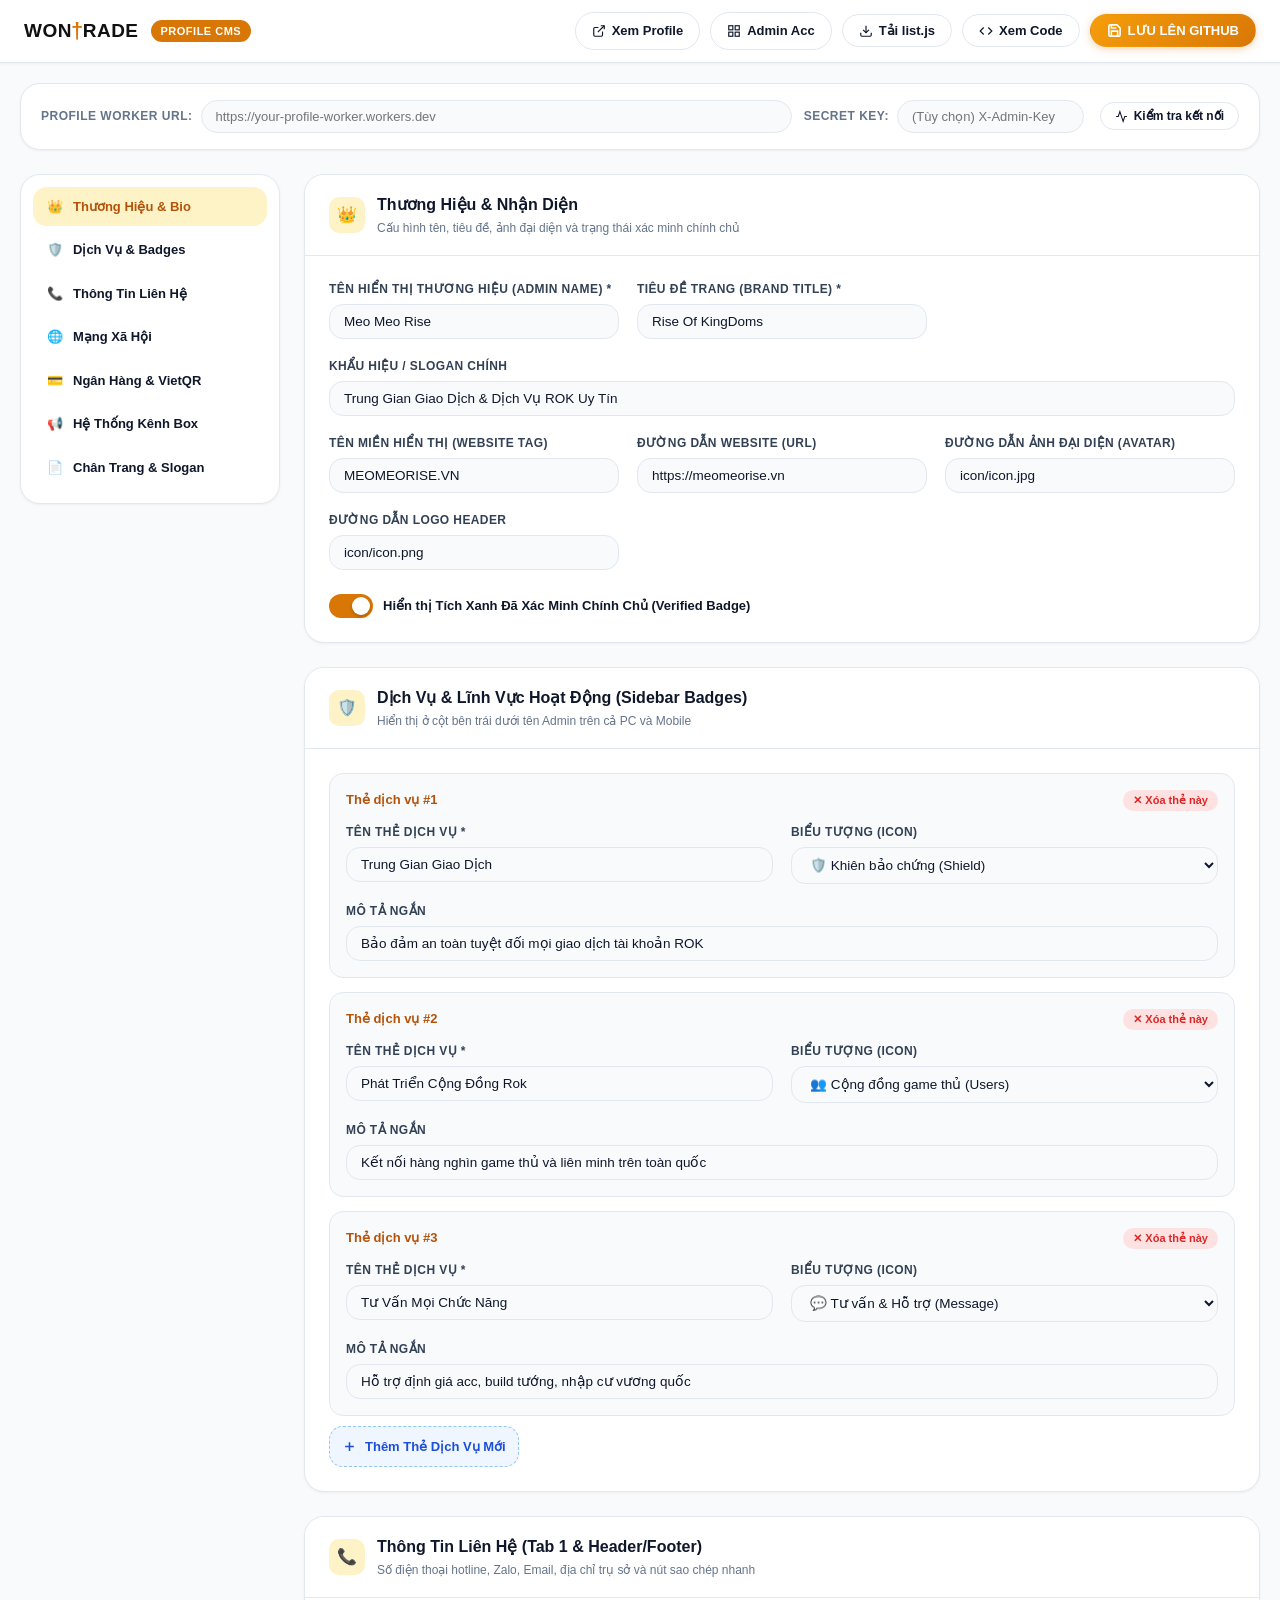
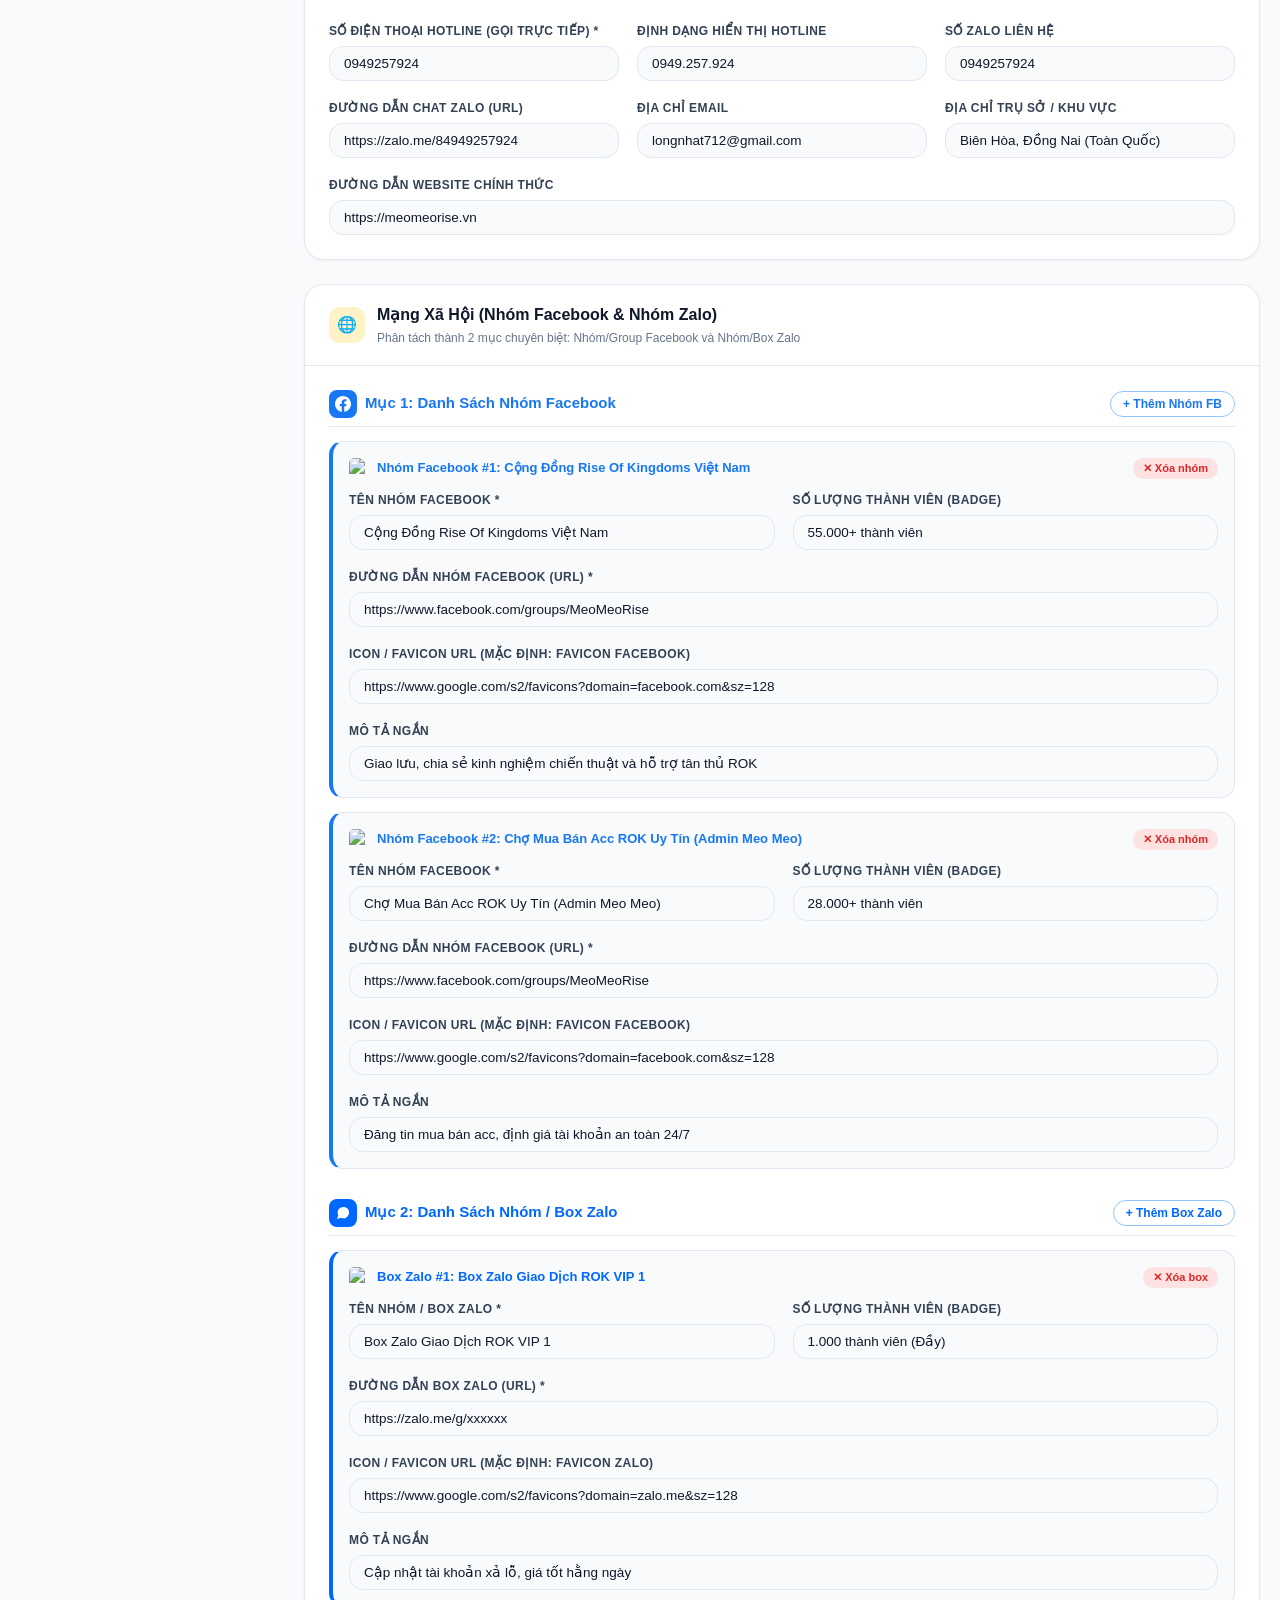
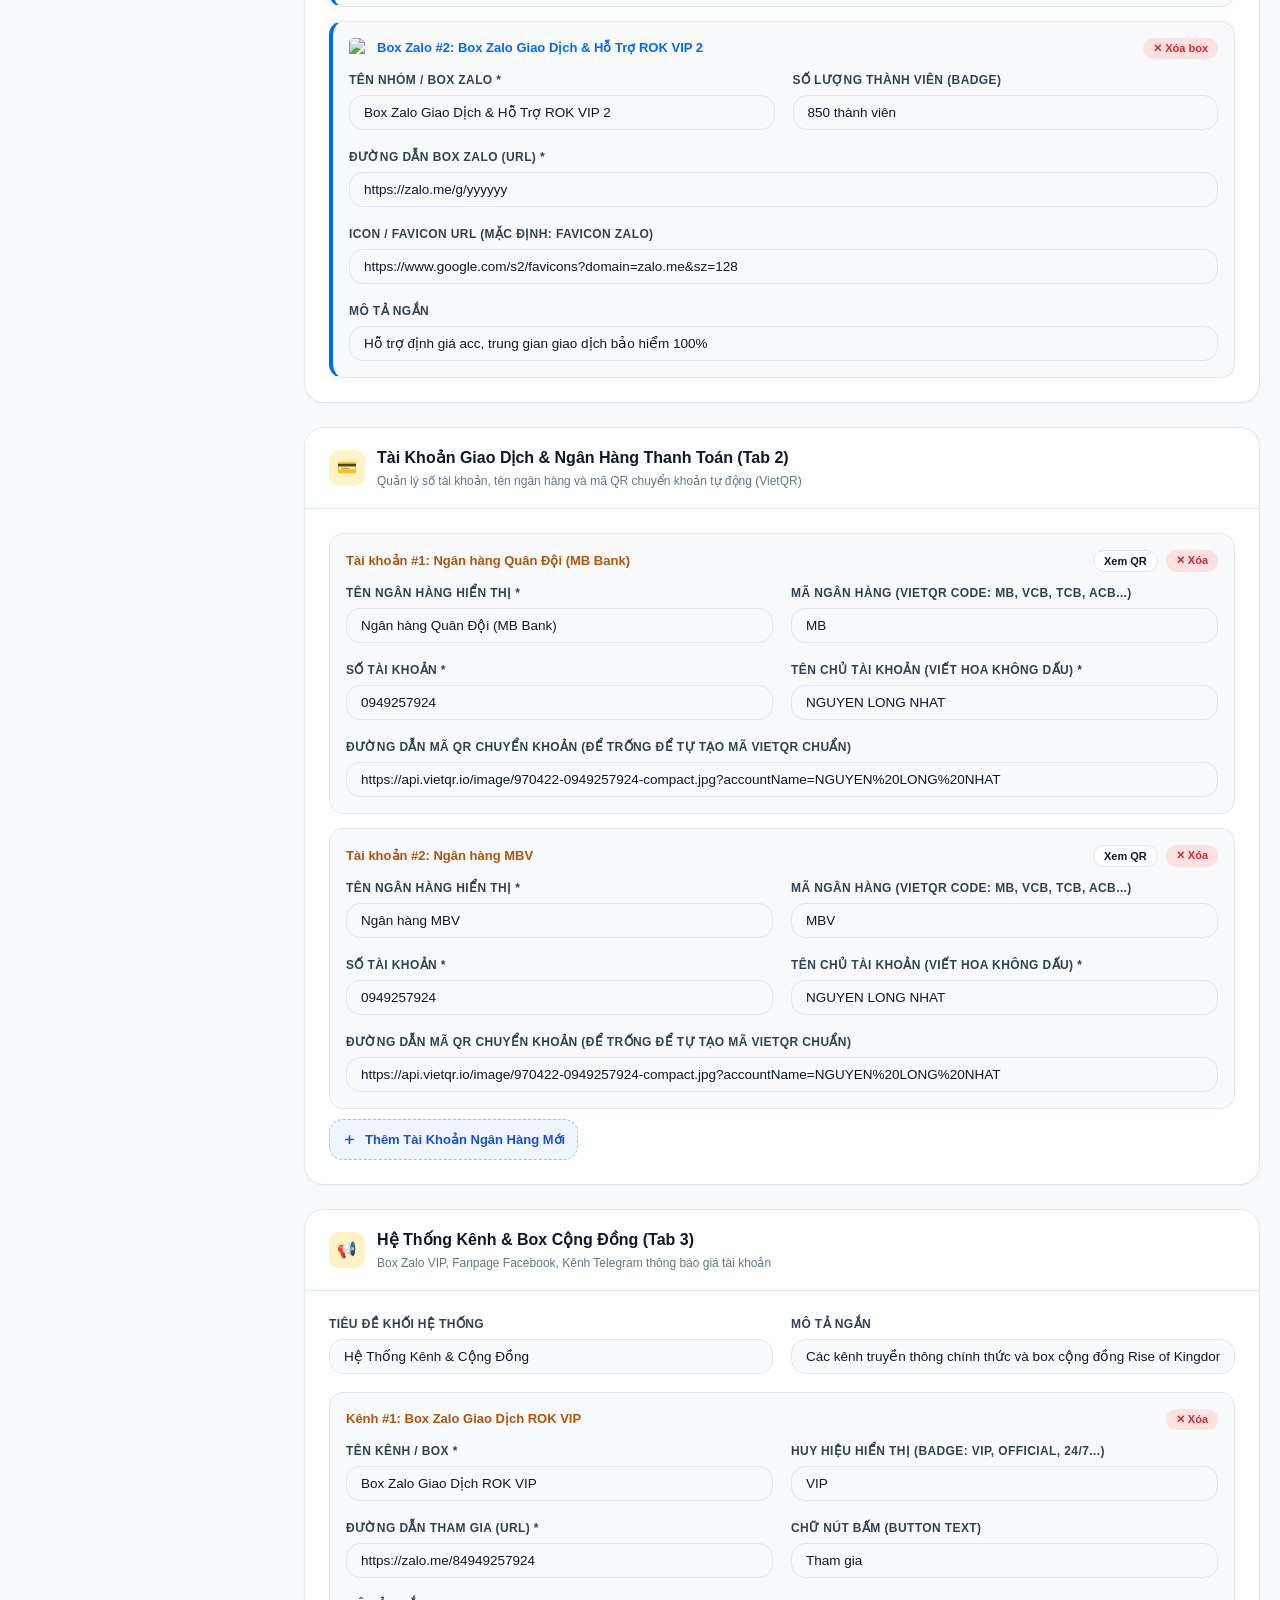
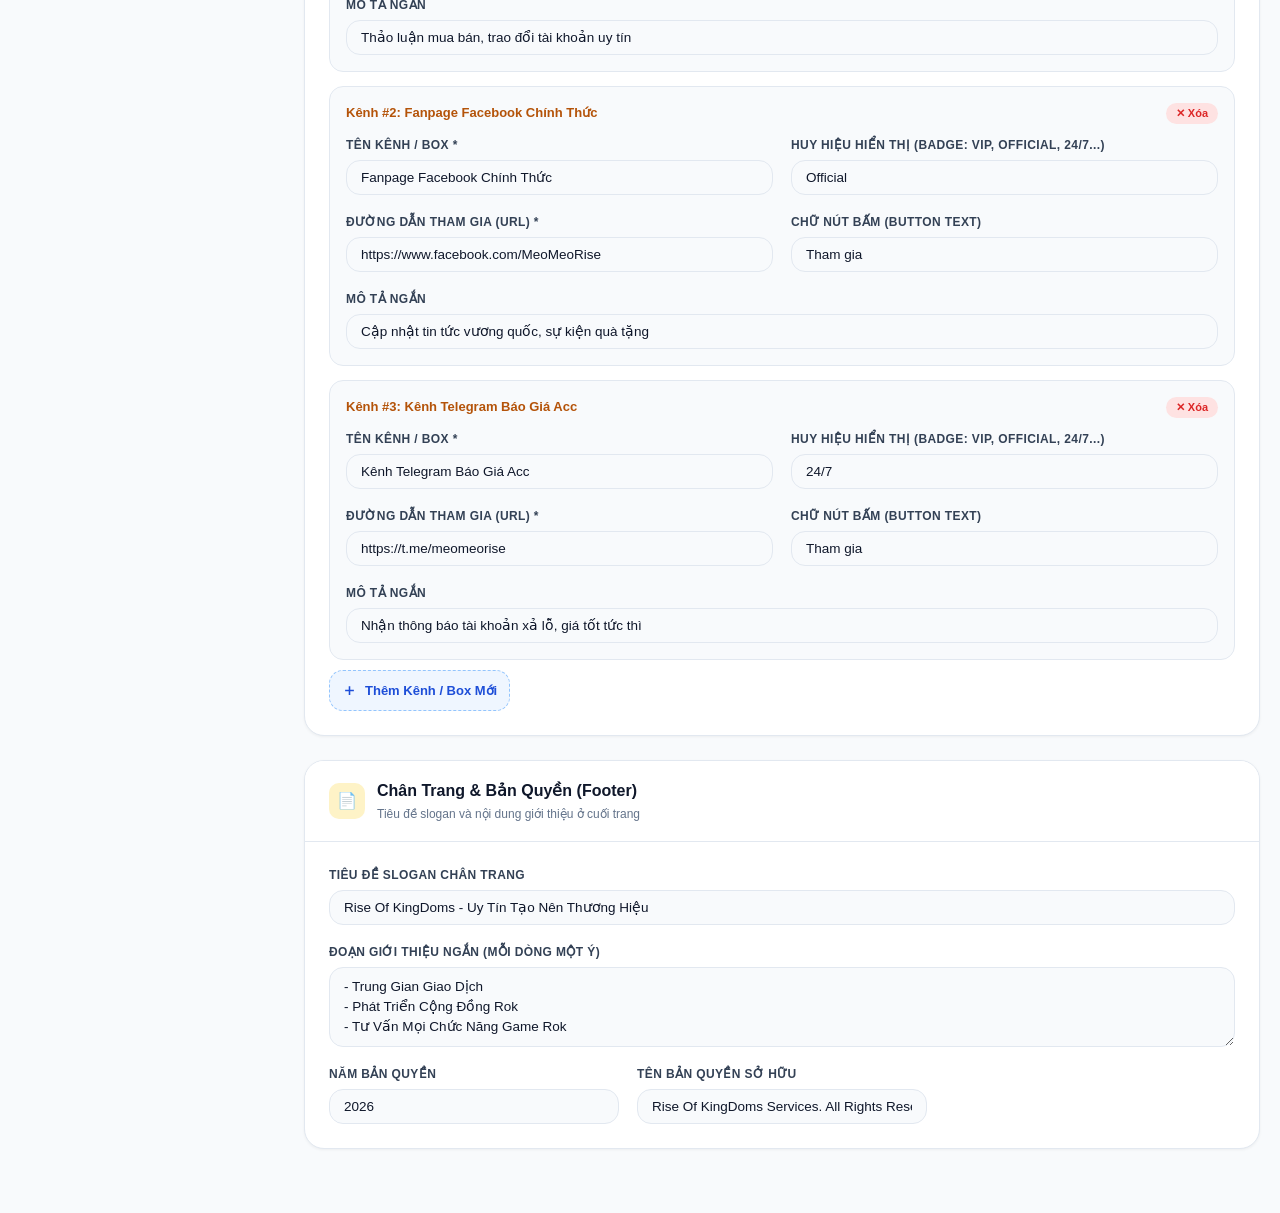
==== commit 41943141: "Add files via upload" ====
--- a/admin/index.html
+++ b/admin/index.html
@@ -1083,8 +1083,8 @@
     <span id="toastMessage">Thông báo</span>
   </div>
 
-  <!-- Nạp file list.js từ thư mục profile -->
-  <script src="../list.js"></script>
+  <!-- Nạp file list.js từ thư mục profile (thêm ?v=timestamp để luôn lấy bản mới nhất, tránh cache GitHub Pages) -->
+  <script>document.write('<script src="../list.js?v=' + Date.now() + '"><\/script>');</script>
 
   <script>
     // Cấu trúc profileConfig mặc định
@@ -1785,7 +1785,8 @@
         const headers = {};
         if (secret) headers["X-Admin-Key"] = secret;
 
-        const res = await fetch(workerUrl, { method: "GET", headers });
+        const testUrl = `${workerUrl}${workerUrl.includes("?") ? "&" : "?"}owner=spac2dev&repo=infomeomeorise&path=list.js`;
+        const res = await fetch(testUrl, { method: "GET", headers });
         const text = await res.text();
         let data;
         try {
@@ -1840,6 +1841,8 @@
         const payload = {
           content: fileContent,
           filePath: "list.js",
+          repoOwner: "spac2dev",
+          repoName: "infomeomeorise",
           message: `Admin CMS update profile config (${currentProfile.brand?.name || 'Meo Meo Rise'})`
         };
 
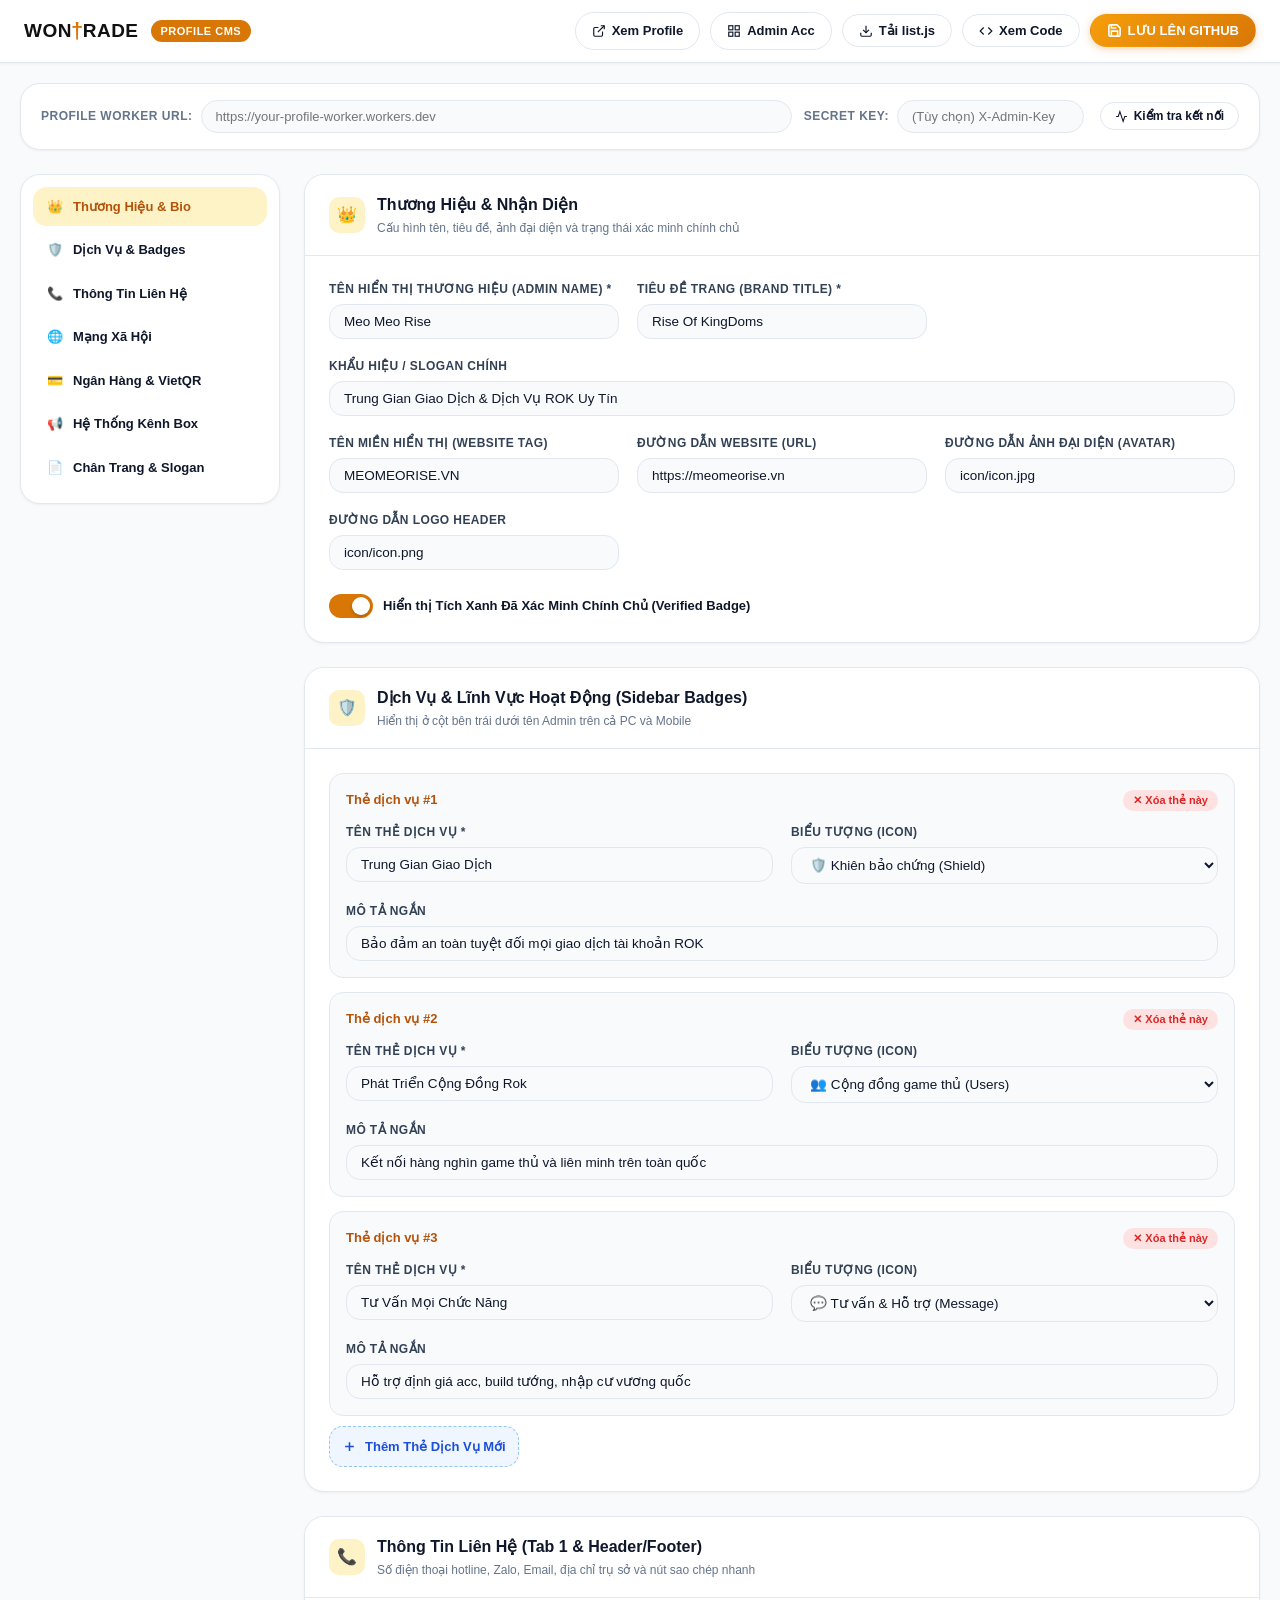
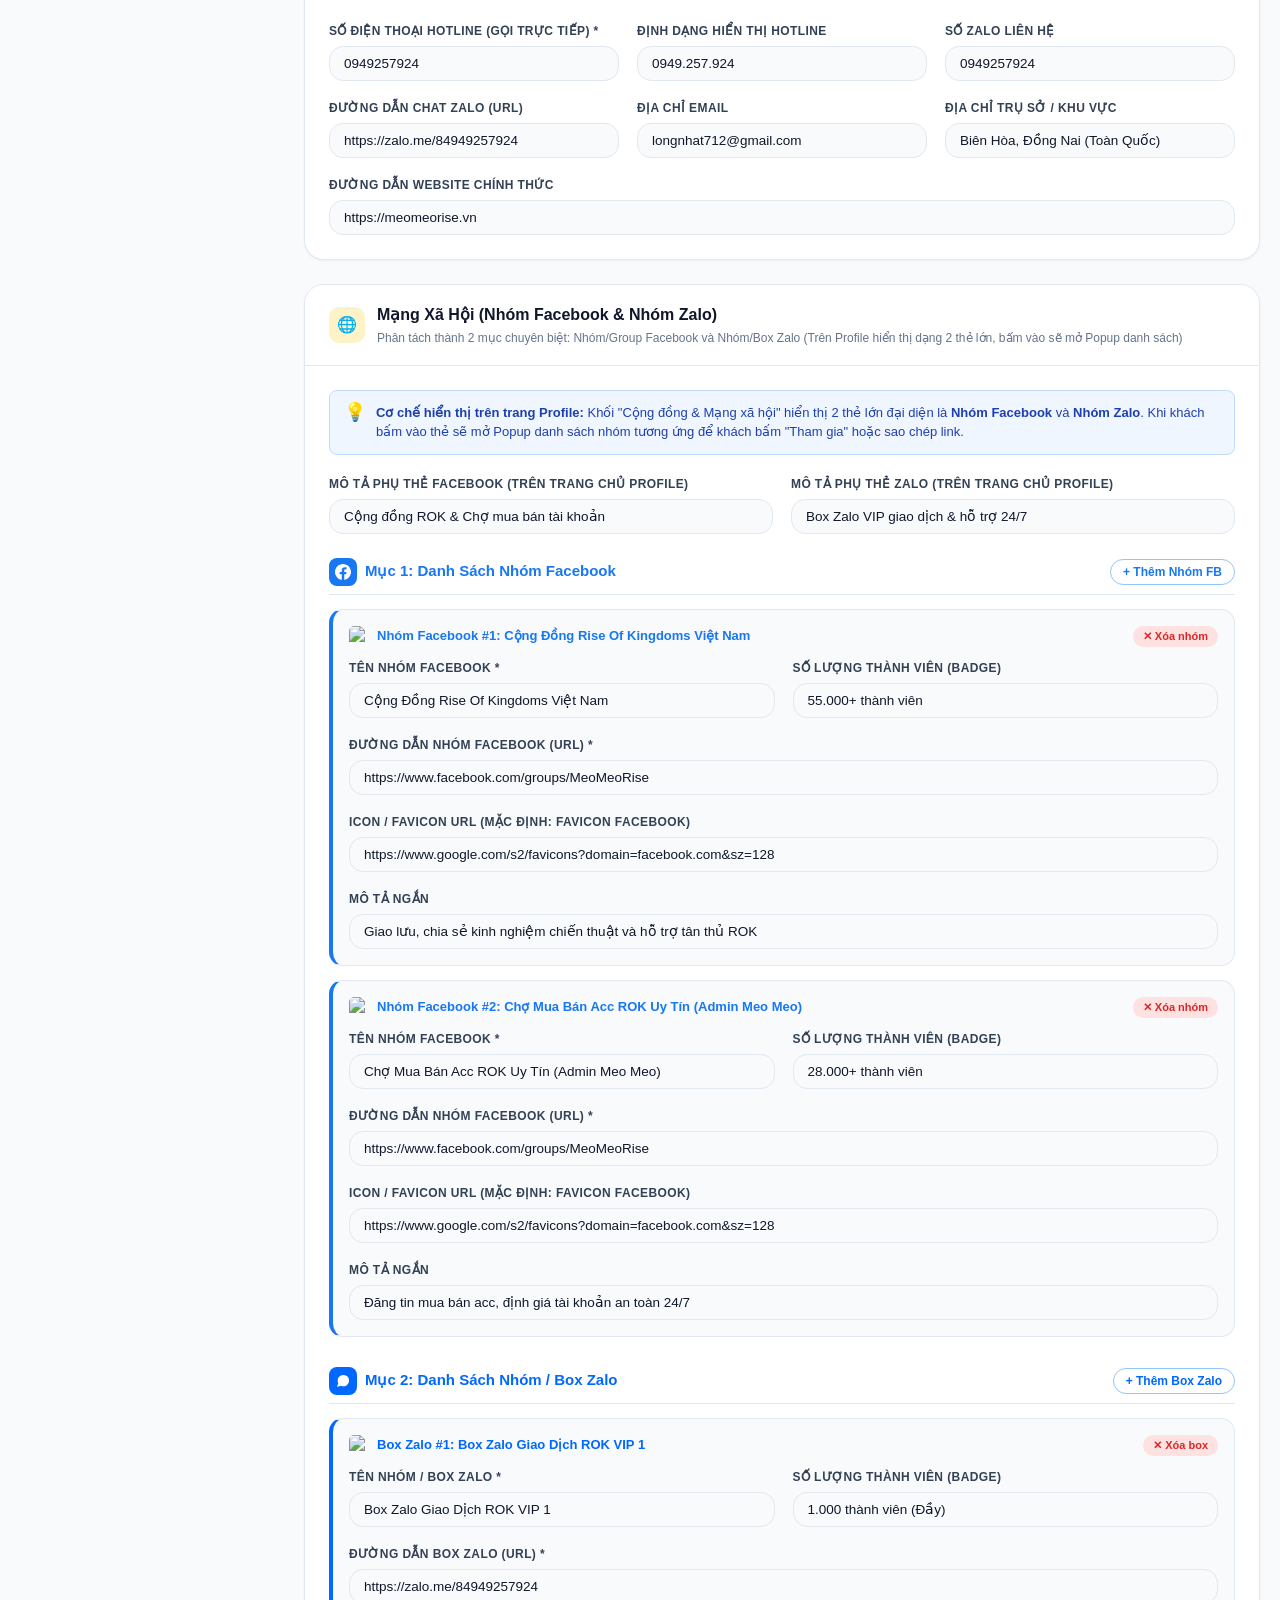
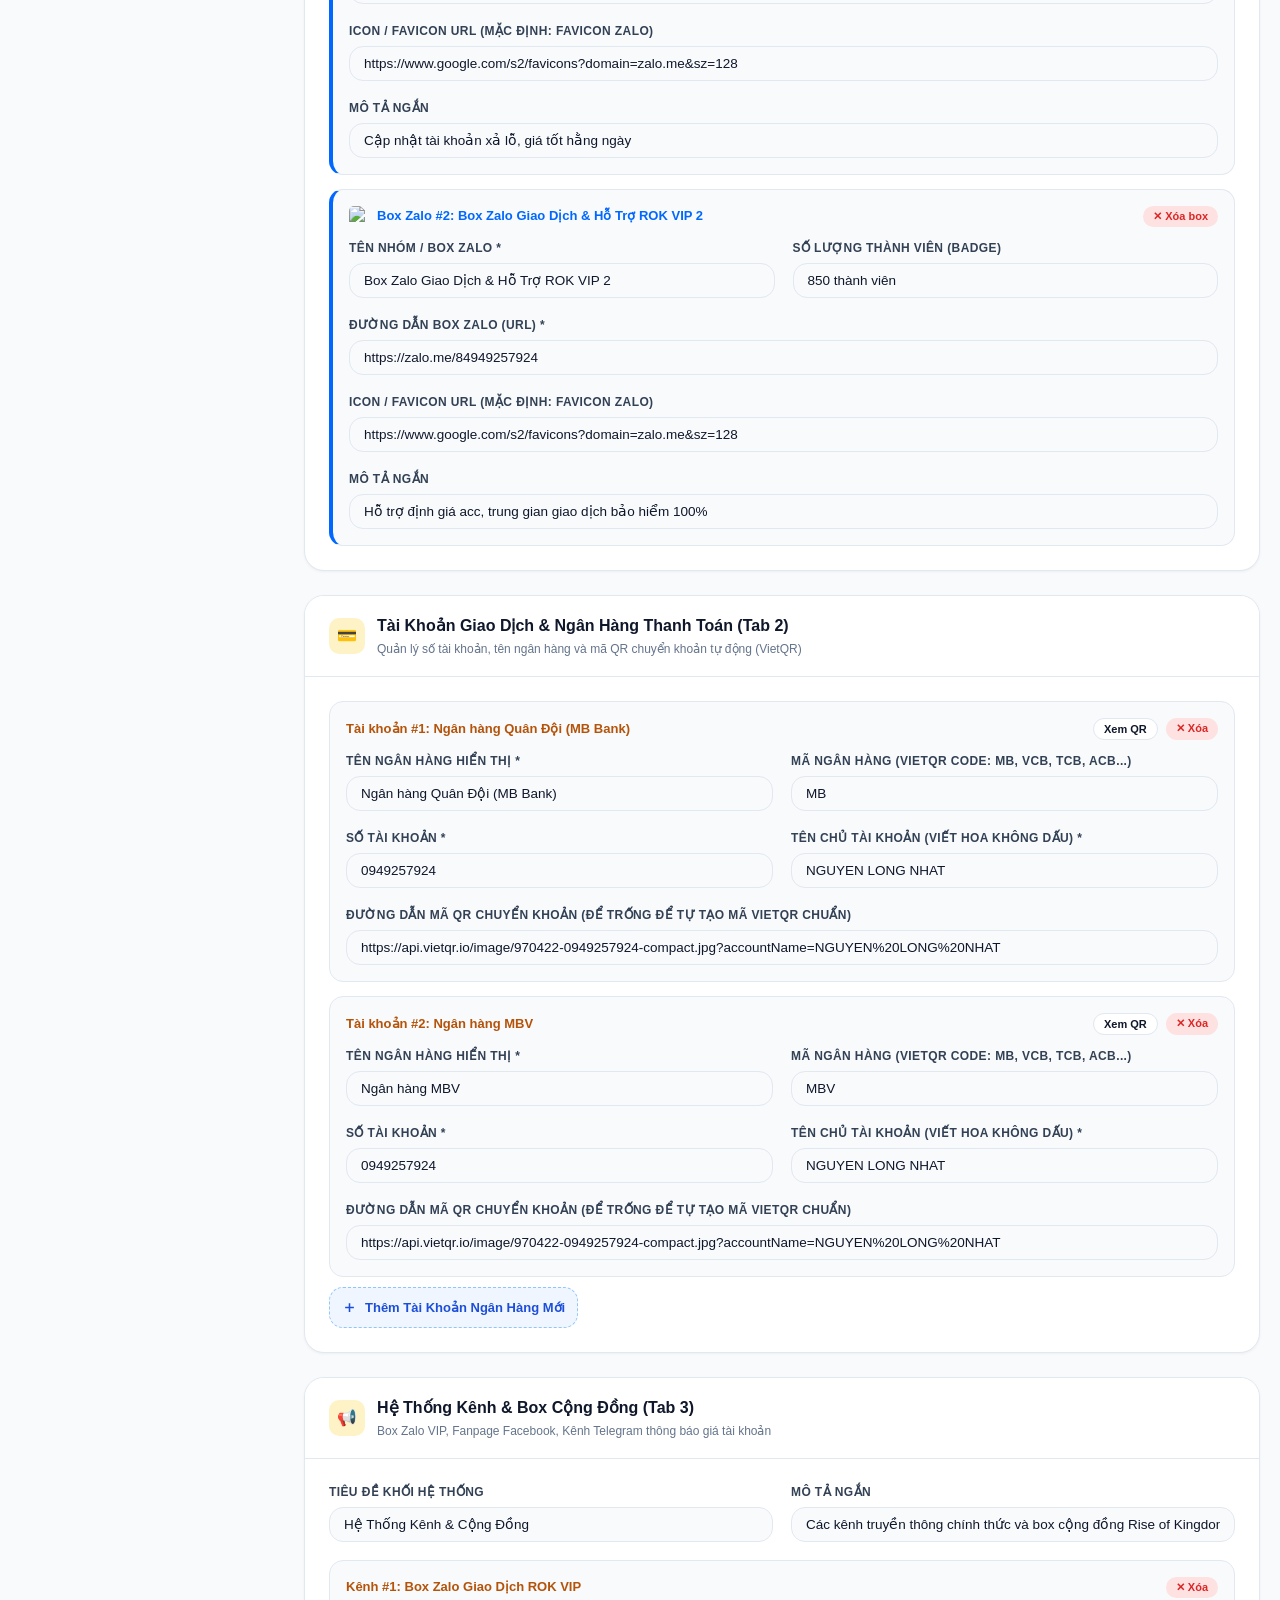
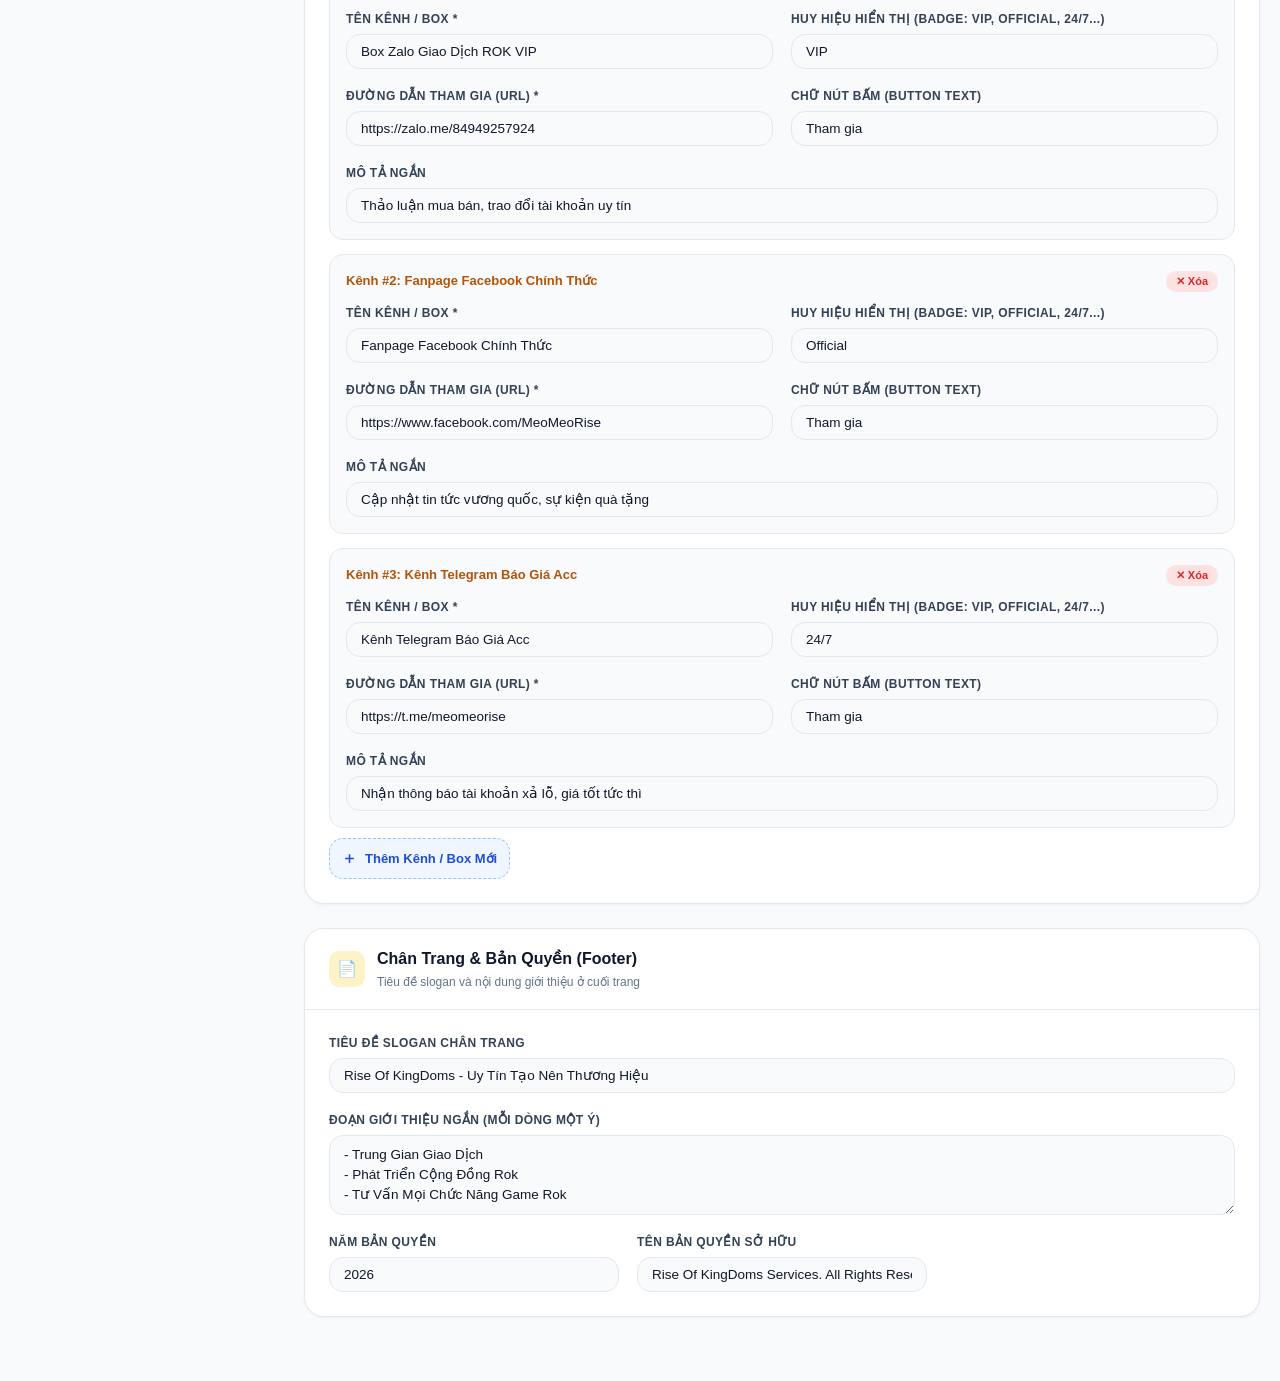
==== commit 3ccc8a82: "Add files via upload" ====
--- a/admin/index.html
+++ b/admin/index.html
@@ -896,12 +896,30 @@
               <div class="header-icon-box">🌐</div>
               <div>
                 <h2 class="card-title">Mạng Xã Hội (Nhóm Facebook &amp; Nhóm Zalo)</h2>
-                <div class="card-subtitle">Phân tách thành 2 mục chuyên biệt: Nhóm/Group Facebook và Nhóm/Box Zalo</div>
+                <div class="card-subtitle">Phân tách thành 2 mục chuyên biệt: Nhóm/Group Facebook và Nhóm/Box Zalo (Trên Profile hiển thị dạng 2 thẻ lớn, bấm vào sẽ mở Popup danh sách)</div>
               </div>
             </div>
           </div>
 
           <div class="card-body-content">
+            <div style="background: #eff6ff; border: 1px solid #bfdbfe; border-radius: var(--radius-sm); padding: 12px 14px; margin-bottom: 20px; font-size: 13px; color: #1e40af; display: flex; align-items: flex-start; gap: 10px;">
+              <span style="font-size: 18px; line-height: 1;">💡</span>
+              <div>
+                <strong>Cơ chế hiển thị trên trang Profile:</strong> Khối "Cộng đồng &amp; Mạng xã hội" hiển thị 2 thẻ lớn đại diện là <strong>Nhóm Facebook</strong> và <strong>Nhóm Zalo</strong>. Khi khách bấm vào thẻ sẽ mở Popup danh sách nhóm tương ứng để khách bấm "Tham gia" hoặc sao chép link.
+              </div>
+            </div>
+
+            <div class="form-grid-2" style="margin-bottom: 24px;">
+              <div class="form-group">
+                <label class="form-label">Mô tả phụ Thẻ Facebook (trên trang chủ Profile)</label>
+                <input type="text" id="fbCatDesc" class="form-control" placeholder="Cộng đồng ROK &amp; Chợ mua bán tài khoản">
+              </div>
+              <div class="form-group">
+                <label class="form-label">Mô tả phụ Thẻ Zalo (trên trang chủ Profile)</label>
+                <input type="text" id="zlCatDesc" class="form-control" placeholder="Box Zalo VIP giao dịch &amp; hỗ trợ 24/7">
+              </div>
+            </div>
+
             <!-- MỤC 1: QUẢN LÝ NHÓM FACEBOOK -->
             <div style="margin-bottom: 30px;">
               <div style="display: flex; align-items: center; justify-content: space-between; margin-bottom: 14px; padding-bottom: 8px; border-bottom: 1px solid var(--border);">
@@ -1121,6 +1139,8 @@
         { id: "youtube", name: "YouTube", username: "MeoMeoRise", url: "https://www.youtube.com", icon: "youtube", active: true }
       ],
       socialGroups: {
+        facebookDesc: "Cộng đồng ROK & Chợ mua bán tài khoản",
+        zaloDesc: "Box Zalo VIP giao dịch & hỗ trợ 24/7",
         facebookGroups: [
           {
             id: "fb_group_main",
@@ -1263,6 +1283,10 @@
       }
 
       // 4. Social Groups (Nhóm Facebook & Nhóm Zalo)
+      if (p.socialGroups) {
+        if (document.getElementById("fbCatDesc")) document.getElementById("fbCatDesc").value = p.socialGroups.facebookDesc || "";
+        if (document.getElementById("zlCatDesc")) document.getElementById("zlCatDesc").value = p.socialGroups.zaloDesc || "";
+      }
       renderFbGroupsList();
       renderZlGroupsList();
 
@@ -1652,7 +1676,12 @@
         desc: card.querySelector(".zl-desc").value.trim()
       })).filter(g => g.name && g.url);
 
+      const fbCatDesc = document.getElementById("fbCatDesc") ? document.getElementById("fbCatDesc").value.trim() : "";
+      const zlCatDesc = document.getElementById("zlCatDesc") ? document.getElementById("zlCatDesc").value.trim() : "";
+
       currentProfile.socialGroups = {
+        facebookDesc: fbCatDesc || "Cộng đồng ROK & Chợ mua bán tài khoản",
+        zaloDesc: zlCatDesc || "Box Zalo VIP giao dịch & hỗ trợ 24/7",
         facebookGroups: fbList,
         zaloGroups: zlList
       };
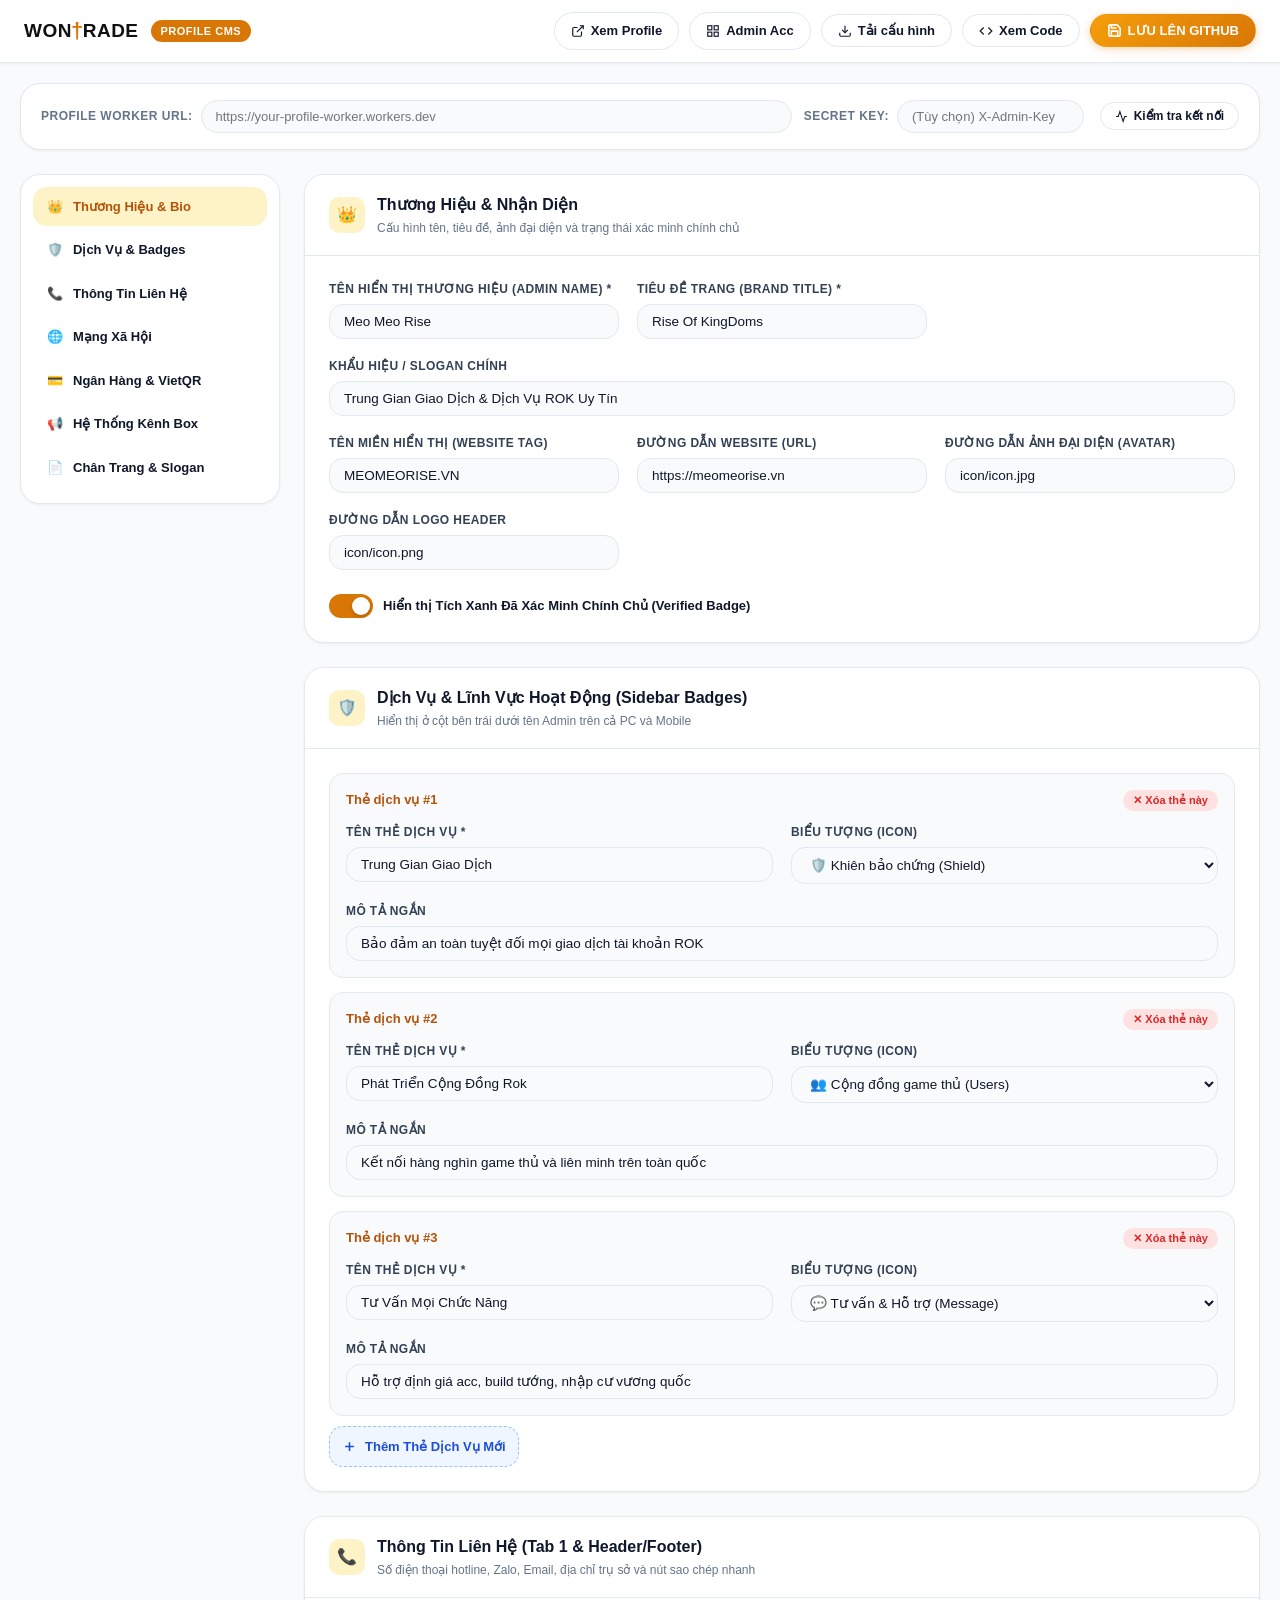
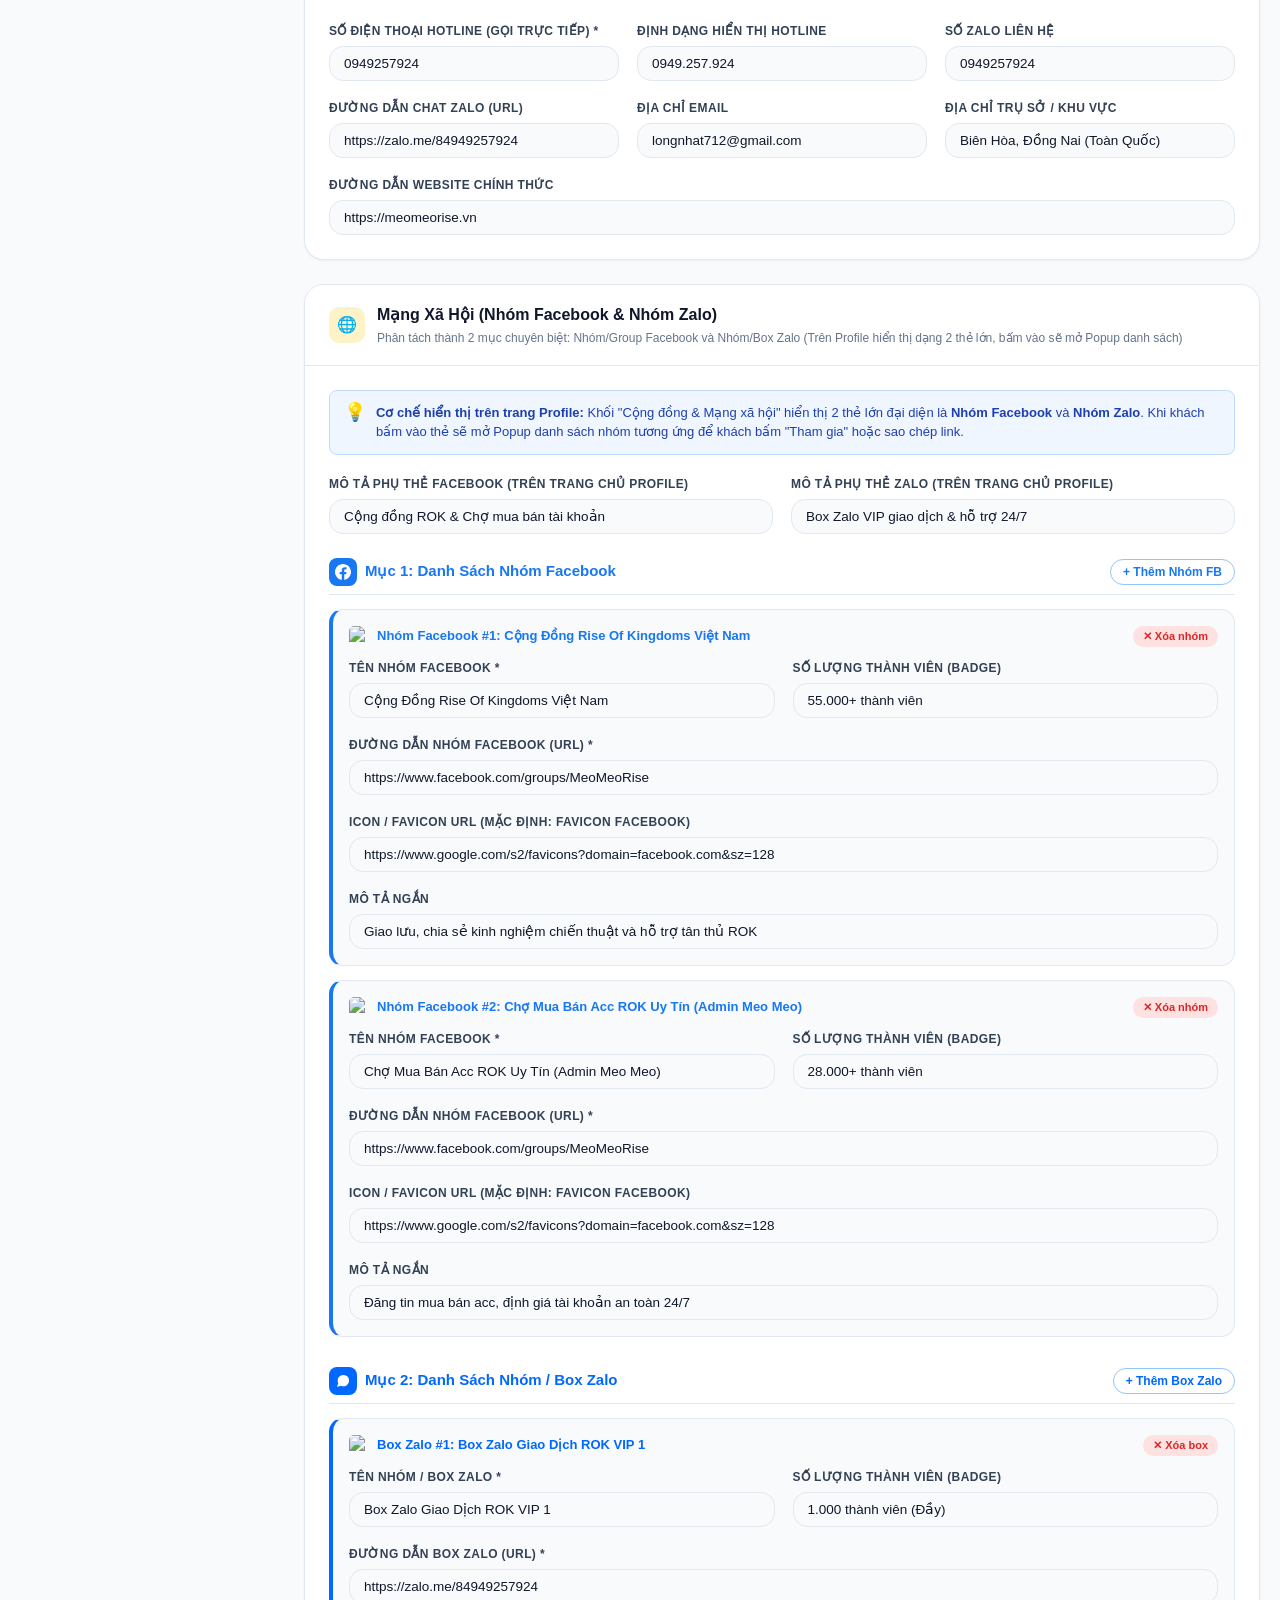
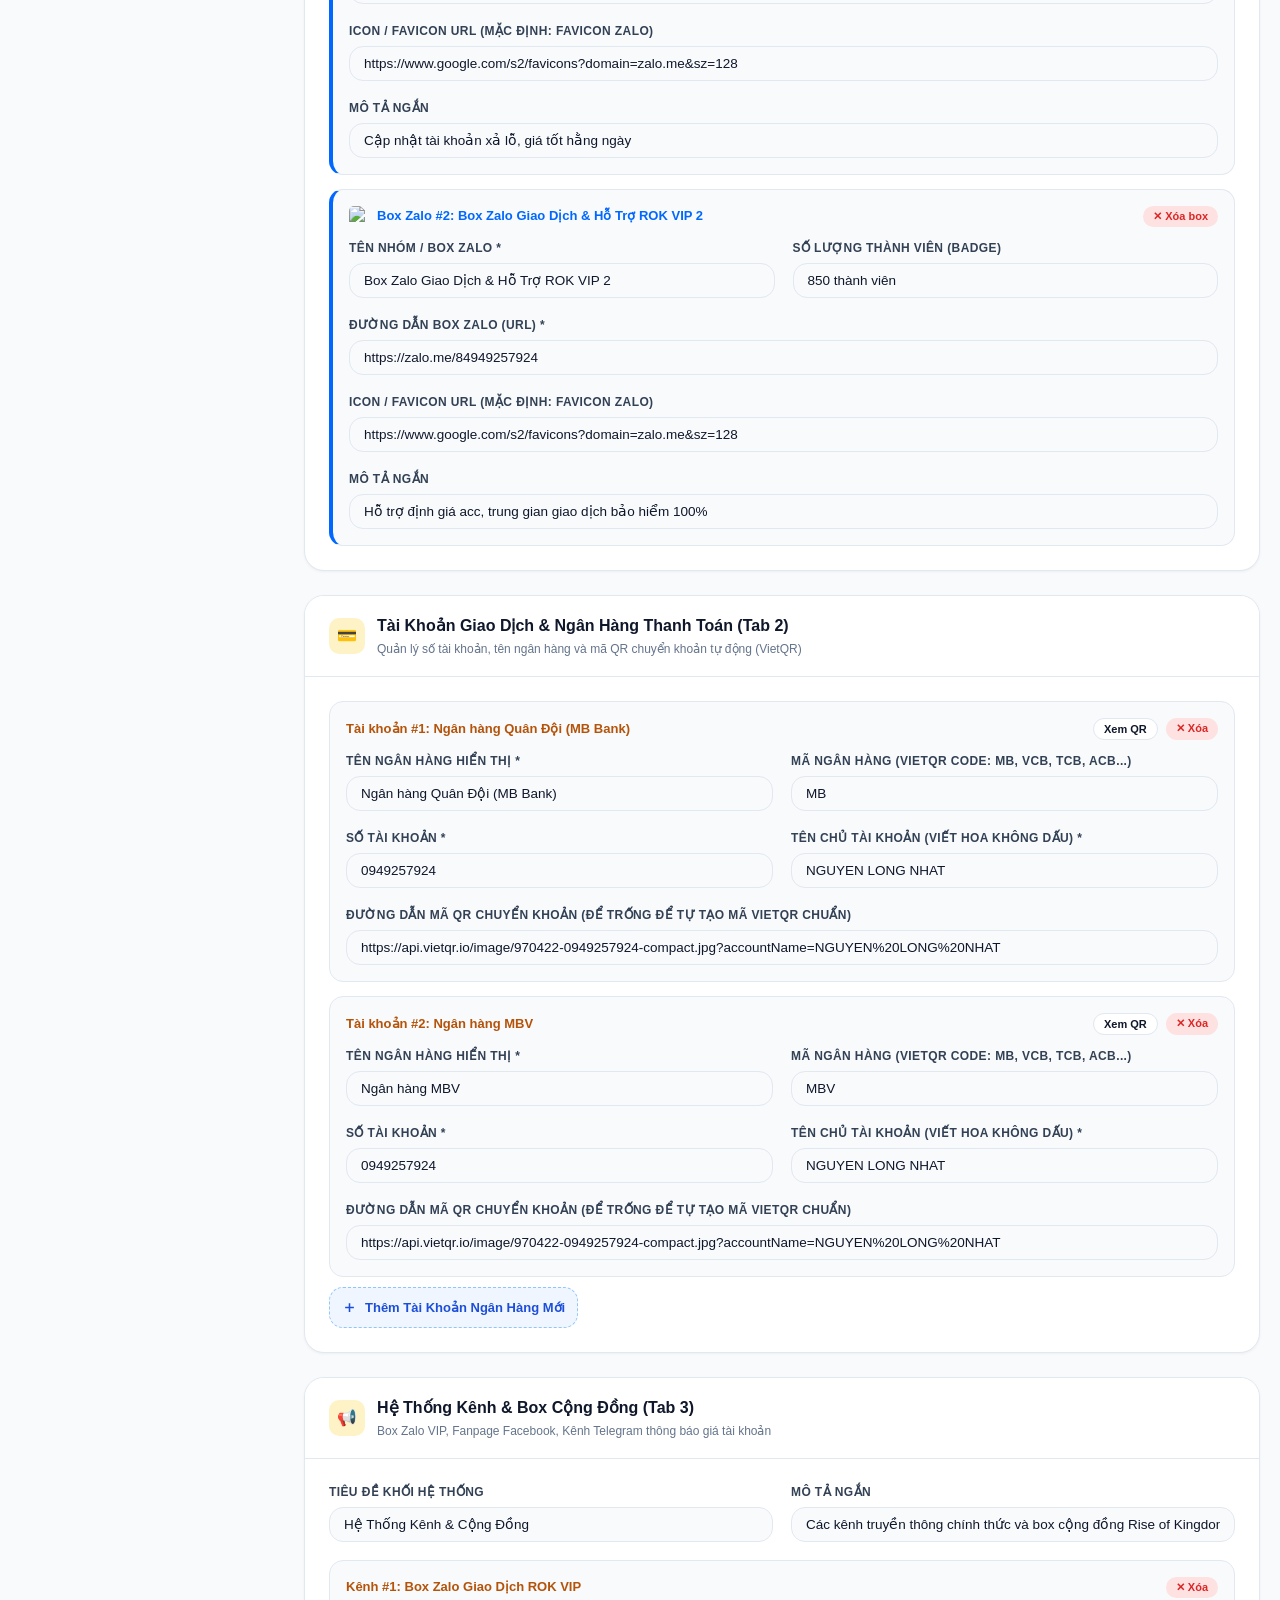
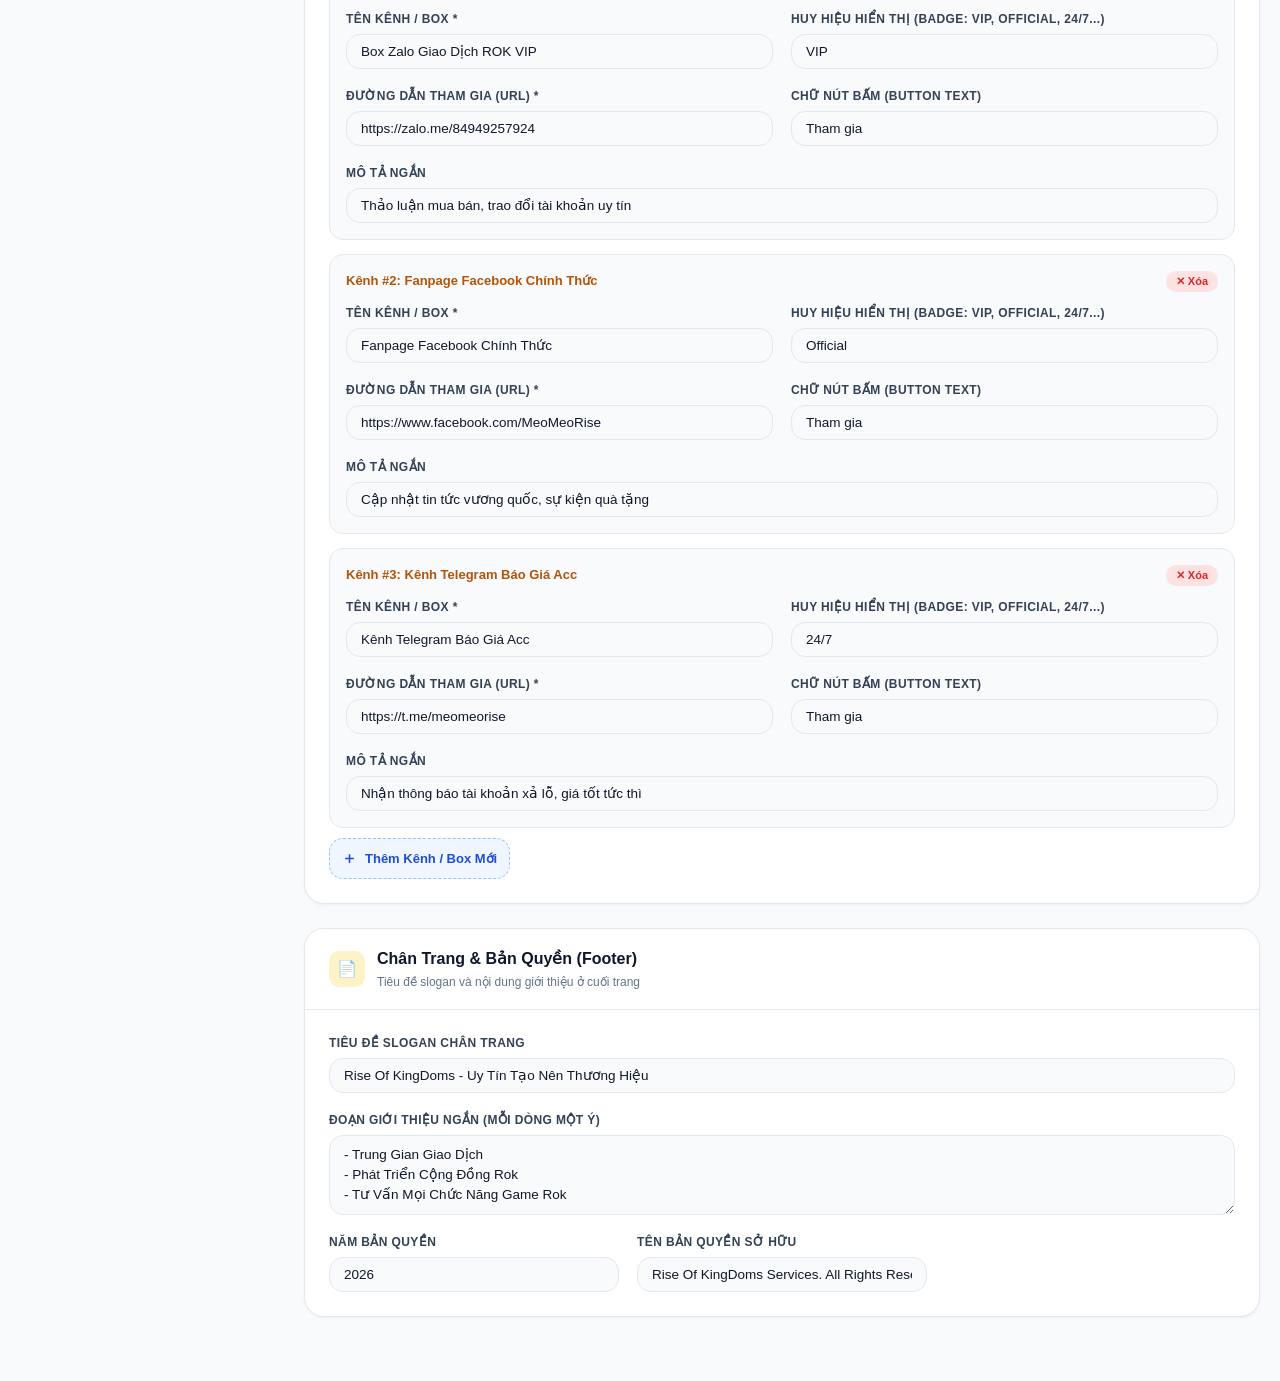
==== commit 50af0ea4: "Add files via upload" ====
--- a/admin/index.html
+++ b/admin/index.html
@@ -668,13 +668,13 @@
         </a>
 
         <!-- Export Backup -->
-        <button class="btn btn-secondary" onclick="exportListJsFile()" title="Tải file list.js về máy dự phòng">
+        <button class="btn btn-secondary" onclick="exportConfigFile()" title="Tải file cấu hình dự phòng">
           <svg width="14" height="14" viewBox="0 0 24 24" fill="none" stroke="currentColor" stroke-width="2"><path d="M21 15v4a2 2 0 0 1-2 2H5a2 2 0 0 1-2-2v-4"></path><polyline points="7 10 12 15 17 10"></polyline><line x1="12" y1="15" x2="12" y2="3"></line></svg>
-          <span>Tải list.js</span>
+          <span>Tải cấu hình</span>
         </button>
 
         <!-- View Raw Code -->
-        <button class="btn btn-secondary" onclick="openRawCodeModal()" title="Xem mã nguồn JS">
+        <button class="btn btn-secondary" onclick="openRawCodeModal()" title="Xem mã nguồn cấu hình">
           <svg width="14" height="14" viewBox="0 0 24 24" fill="none" stroke="currentColor" stroke-width="2"><polyline points="16 18 22 12 16 6"></polyline><polyline points="8 6 2 12 8 18"></polyline></svg>
           <span>Xem Code</span>
         </button>
@@ -695,10 +695,10 @@
     <div class="publish-success-banner" id="publishSuccessBanner">
       <div class="banner-title-row">
         <svg width="18" height="18" viewBox="0 0 24 24" fill="none" stroke="currentColor" stroke-width="2.5"><path d="M22 11.08V12a10 10 0 1 1-5.93-9.14"></path><polyline points="22 4 12 14.01 9 11.01"></polyline></svg>
-        <span>Đã lưu thành công thông tin Profile vào file list.js trên GitHub!</span>
+        <span>Đã lưu thành công thông tin Profile &amp; Thẻ SEO vào file index.html trên GitHub!</span>
       </div>
       <div class="banner-desc">
-        Vui lòng đợi <strong>1 - 3 phút</strong> để hệ thống GitHub / Cloudflare Pages tự động build lại trang Profile cho khách hàng.
+        Vui lòng đợi <strong>1 - 3 phút</strong> để hệ thống GitHub / Cloudflare Pages tự động cập nhật lại trang Profile cho khách hàng và các bot tìm kiếm.
       </div>
     </div>
 
@@ -1223,9 +1223,23 @@
       if (document.getElementById("workerUrlInput")) document.getElementById("workerUrlInput").value = savedWorkerUrl;
       if (document.getElementById("workerSecretInput")) document.getElementById("workerSecretInput").value = savedSecret;
 
-      // 2. Nạp cấu hình từ list.js (nếu có window.profileConfig)
+      // 2. Nạp cấu hình từ window.profileConfig hoặc fetch từ ../index.html
       if (typeof window.profileConfig !== "undefined" && window.profileConfig) {
         currentProfile = JSON.parse(JSON.stringify(window.profileConfig));
+      } else {
+        // Tự động đọc từ ../index.html nếu mở trực tiếp trên server/localhost
+        try {
+          fetch("../index.html?v=" + Date.now())
+            .then(res => res.text())
+            .then(html => {
+              const match = html.match(/var\s+profileConfig\s*=\s*(\{[\s\S]*?\});/);
+              if (match) {
+                currentProfile = JSON.parse(match[1]);
+                populateFormData();
+              }
+            })
+            .catch(() => {});
+        } catch (e) {}
       }
 
       // 3. Đổ dữ liệu vào biểu mẫu
@@ -1731,57 +1745,39 @@
       };
     }
 
-    // TẠO NỘI DUNG FILE list.js HOÀN CHỈNH
-    function generateListJsString() {
+    // TẠO NỘI DUNG CẤU HÌNH PROFILE HOÀN CHỈNH
+    function generateProfileConfigString() {
       collectCurrentFormData();
-      const existingProducts = (typeof window !== "undefined" && Array.isArray(window.mockProducts)) ? window.mockProducts : [];
-      const jsonProducts = JSON.stringify(existingProducts, null, 2);
       const jsonProfile = JSON.stringify(currentProfile, null, 2);
 
-      return `/**
- * ==============================================================================
- * WONTRADE - RISE OF KINGDOMS TRADING PLATFORM & PROFILE CMS
- * FILE QUẢN LÝ DANH SÁCH VẬT PHẨM & CẤU HÌNH PROFILE ĐẠI DIỆN
- * Cập nhật tự động qua WONTRADE Admin CMS & Cloudflare Worker
- * ==============================================================================
- */
-
-var mockProducts = ${jsonProducts};
-
-// CẤU HÌNH THÔNG TIN PROFILE (Được quản lý tự động qua /profile/admin/index.html & Cloudflare Worker)
+      return `// CẤU HÌNH THÔNG TIN PROFILE (Được quản lý tự động qua /profile/admin/index.html & Cloudflare Worker)
 var profileConfig = ${jsonProfile};
 
-// Gán vào window để đảm bảo tương thích mọi ngữ cảnh trình duyệt
 if (typeof window !== "undefined") {
-  window.mockProducts = mockProducts;
   window.profileConfig = profileConfig;
 }
-
-// Hỗ trợ môi trường Module/NodeJS nếu cần
-if (typeof module !== "undefined" && module.exports) {
-  module.exports = { mockProducts, profileConfig };
-}
 `;
     }
 
-    // Xuất file tải về máy
-    function exportListJsFile() {
-      const content = generateListJsString();
-      const blob = new Blob([content], { type: "application/javascript;charset=utf-8" });
+    // Xuất file cấu hình tải về máy dự phòng
+    function exportConfigFile() {
+      collectCurrentFormData();
+      const content = JSON.stringify(currentProfile, null, 2);
+      const blob = new Blob([content], { type: "application/json;charset=utf-8" });
       const url = URL.createObjectURL(blob);
       const a = document.createElement("a");
       a.href = url;
-      a.download = "list.js";
+      a.download = "profileConfig.json";
       document.body.appendChild(a);
       a.click();
       document.body.removeChild(a);
       URL.revokeObjectURL(url);
-      showToast("Đã tải file list.js về máy thành công!", "success");
+      showToast("Đã tải file profileConfig.json về máy thành công!", "success");
     }
 
     // Xem trước mã nguồn file
     function openRawCodeModal() {
-      const code = generateListJsString();
+      const code = generateProfileConfigString();
       document.getElementById("rawCodePreview").textContent = code;
       document.getElementById("codeModalBackdrop").classList.add("show");
     }
@@ -1791,9 +1787,9 @@
     }
 
     function copyRawCodeToClipboard() {
-      const code = generateListJsString();
+      const code = generateProfileConfigString();
       navigator.clipboard.writeText(code).then(() => {
-        showToast("Đã sao chép toàn bộ code list.js vào bộ nhớ tạm!", "success");
+        showToast("Đã sao chép cấu hình profileConfig vào bộ nhớ tạm!", "success");
       });
     }
 
@@ -1814,7 +1810,7 @@
         const headers = {};
         if (secret) headers["X-Admin-Key"] = secret;
 
-        const testUrl = `${workerUrl}${workerUrl.includes("?") ? "&" : "?"}owner=spac2dev&repo=infomeomeorise&path=list.js`;
+        const testUrl = `${workerUrl}${workerUrl.includes("?") ? "&" : "?"}owner=spac2dev&repo=infomeomeorise&path=index.html`;
         const res = await fetch(testUrl, { method: "GET", headers });
         const text = await res.text();
         let data;
@@ -1828,7 +1824,12 @@
         }
 
         if (res.ok && data.success) {
-          showToast(`Kết nối Worker & GitHub thành công! (${data.repo || "OK"})`, "success");
+          showToast(`Kết nối Worker & GitHub (index.html) thành công! (${data.repo || "OK"})`, "success");
+          // Nếu có profile trên GitHub trả về, tự động cập nhật lại form
+          if (data.profile) {
+            currentProfile = data.profile;
+            populateFormData();
+          }
         } else {
           showToast(`Lỗi Worker: ${data.error || res.statusText}`, "error");
         }
@@ -1838,7 +1839,7 @@
     }
 
     // ========================================================================
-    // BẮN POST REQUEST LÊN CLOUDFLARE WORKER ĐỂ COMMIT GITHUB
+    // BẮN POST REQUEST LÊN CLOUDFLARE WORKER ĐỂ CẬP NHẬT TRỰC TIẾP INDEX.HTML
     // ========================================================================
     async function publishProfileToGithub() {
       saveWorkerSettings();
@@ -1857,8 +1858,7 @@
       btnText.textContent = "ĐANG LƯU LÊN GITHUB...";
 
       try {
-        // Sinh toàn bộ chuỗi list.js hoàn chỉnh
-        const fileContent = generateListJsString();
+        collectCurrentFormData();
 
         const headers = {
           "Content-Type": "application/json"
@@ -1868,11 +1868,11 @@
         }
 
         const payload = {
-          content: fileContent,
-          filePath: "list.js",
+          profile: currentProfile,
+          filePath: "index.html",
           repoOwner: "spac2dev",
           repoName: "infomeomeorise",
-          message: `Admin CMS update profile config (${currentProfile.brand?.name || 'Meo Meo Rise'})`
+          message: `Admin CMS update profile & SEO in index.html (${currentProfile.brand?.name || 'Meo Meo Rise'})`
         };
 
         const res = await fetch(workerUrl, {
@@ -1898,7 +1898,7 @@
           banner.classList.add("show");
           window.scrollTo({ top: 0, behavior: "smooth" });
 
-          showToast("Lưu thành công thông tin Profile! Vui lòng đợi 1-3 phút để hệ thống cập nhật.", "success");
+          showToast("Lưu thành công thông tin Profile & Thẻ SEO vào index.html!", "success");
         } else {
           showToast(`Lỗi khi lưu: ${data.error || data.details || "Không rõ nguyên nhân"}`, "error");
         }
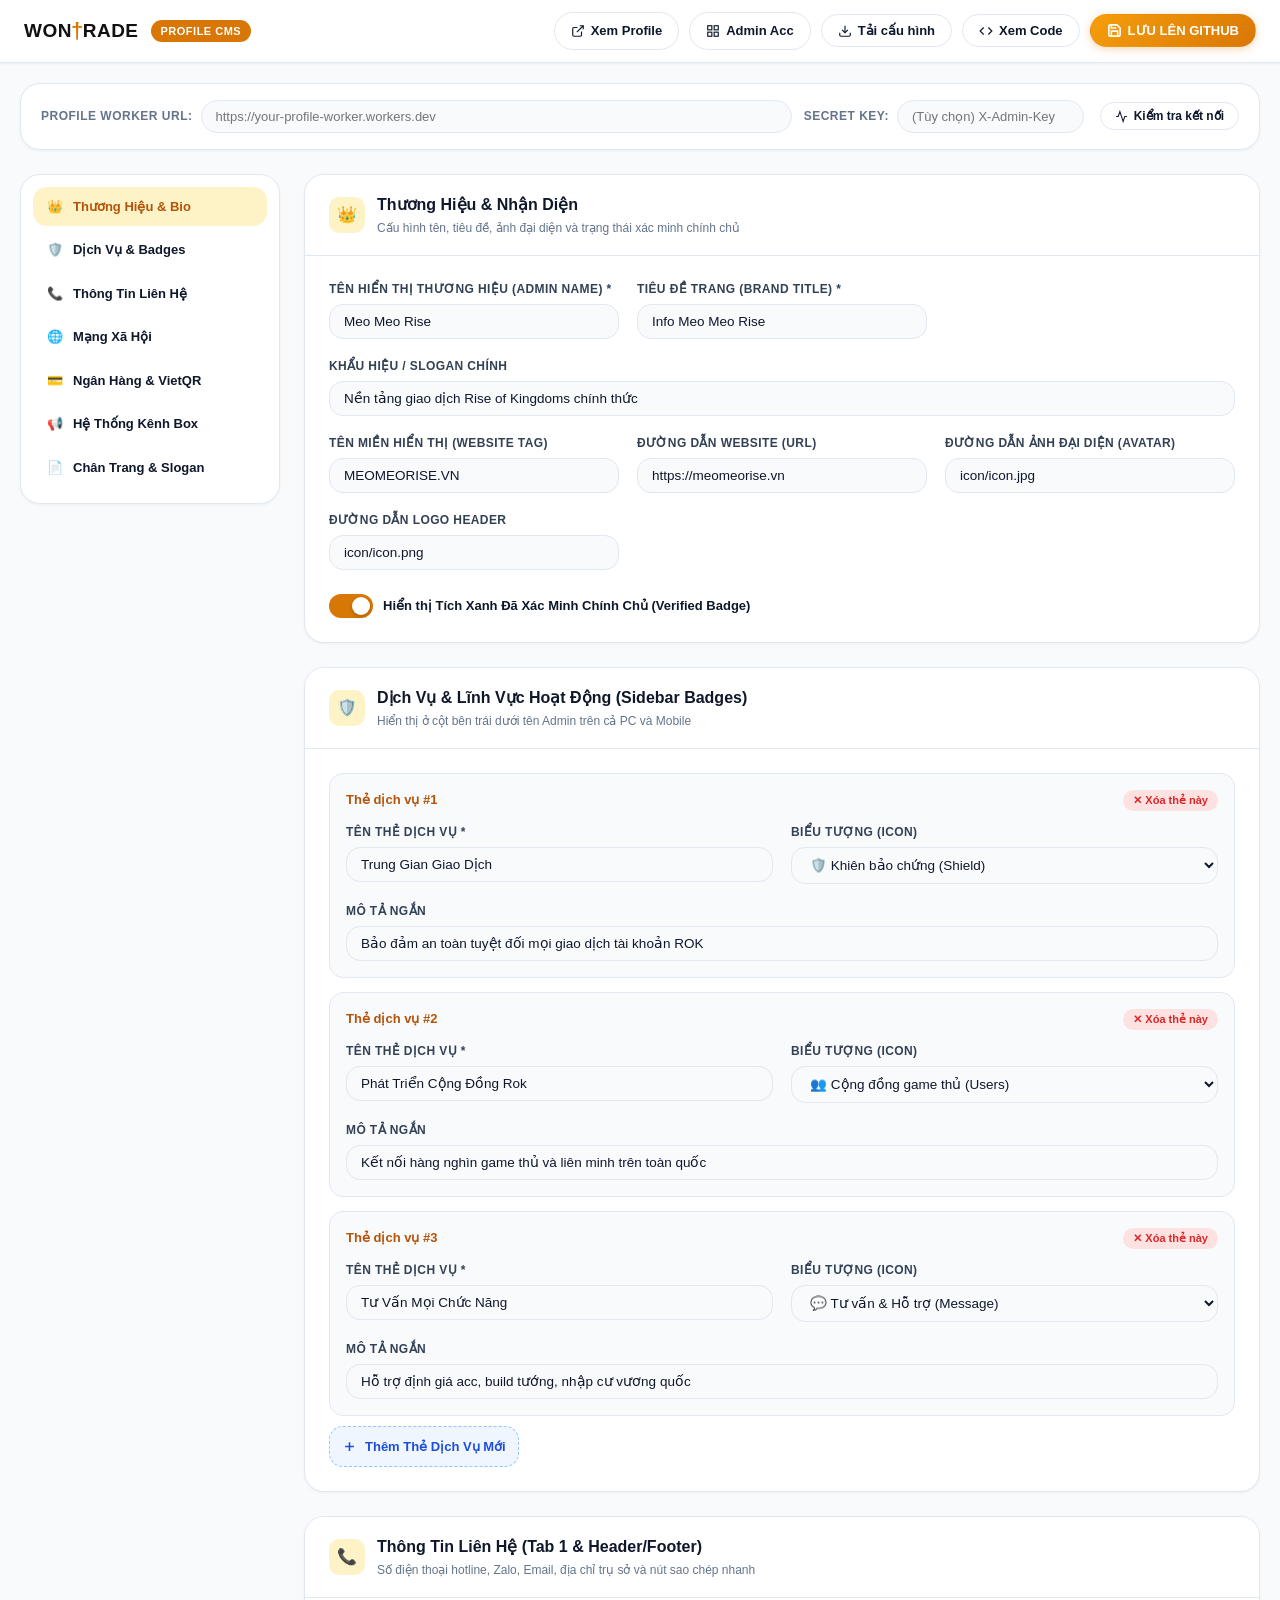
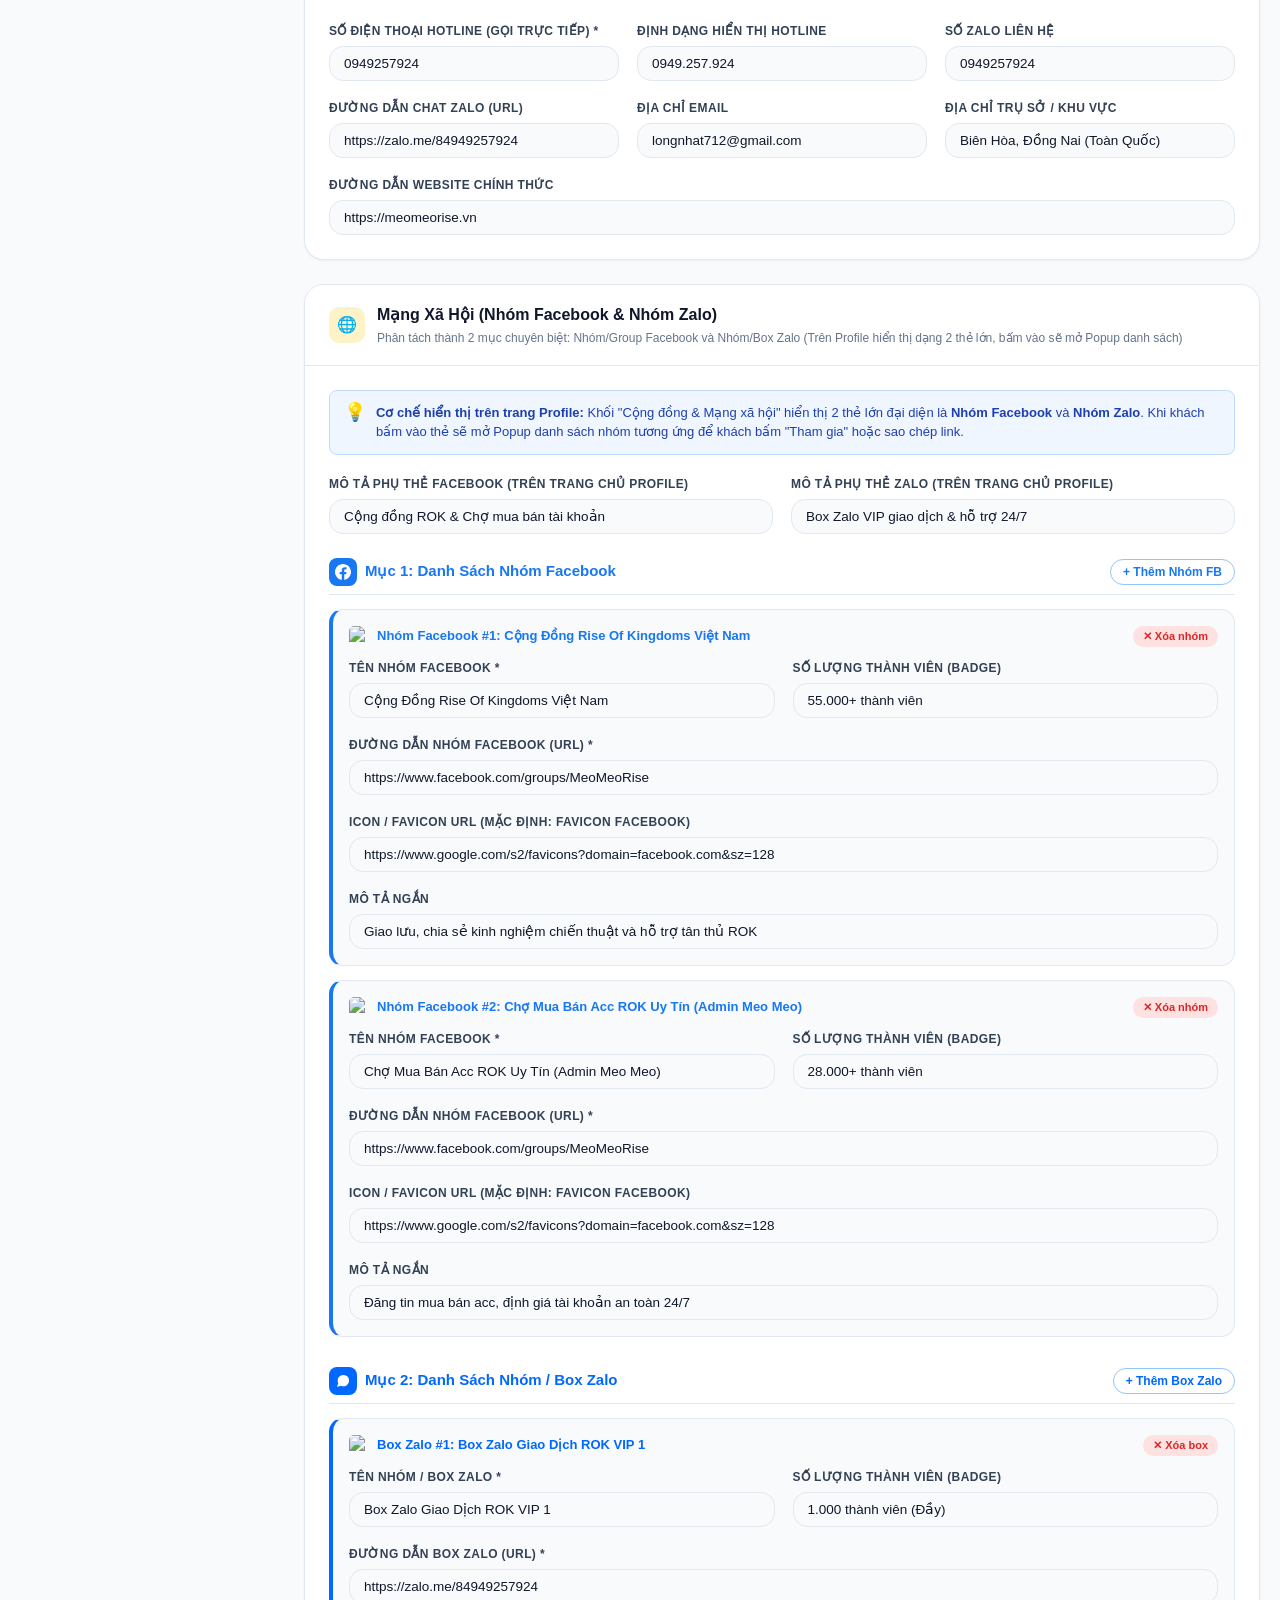
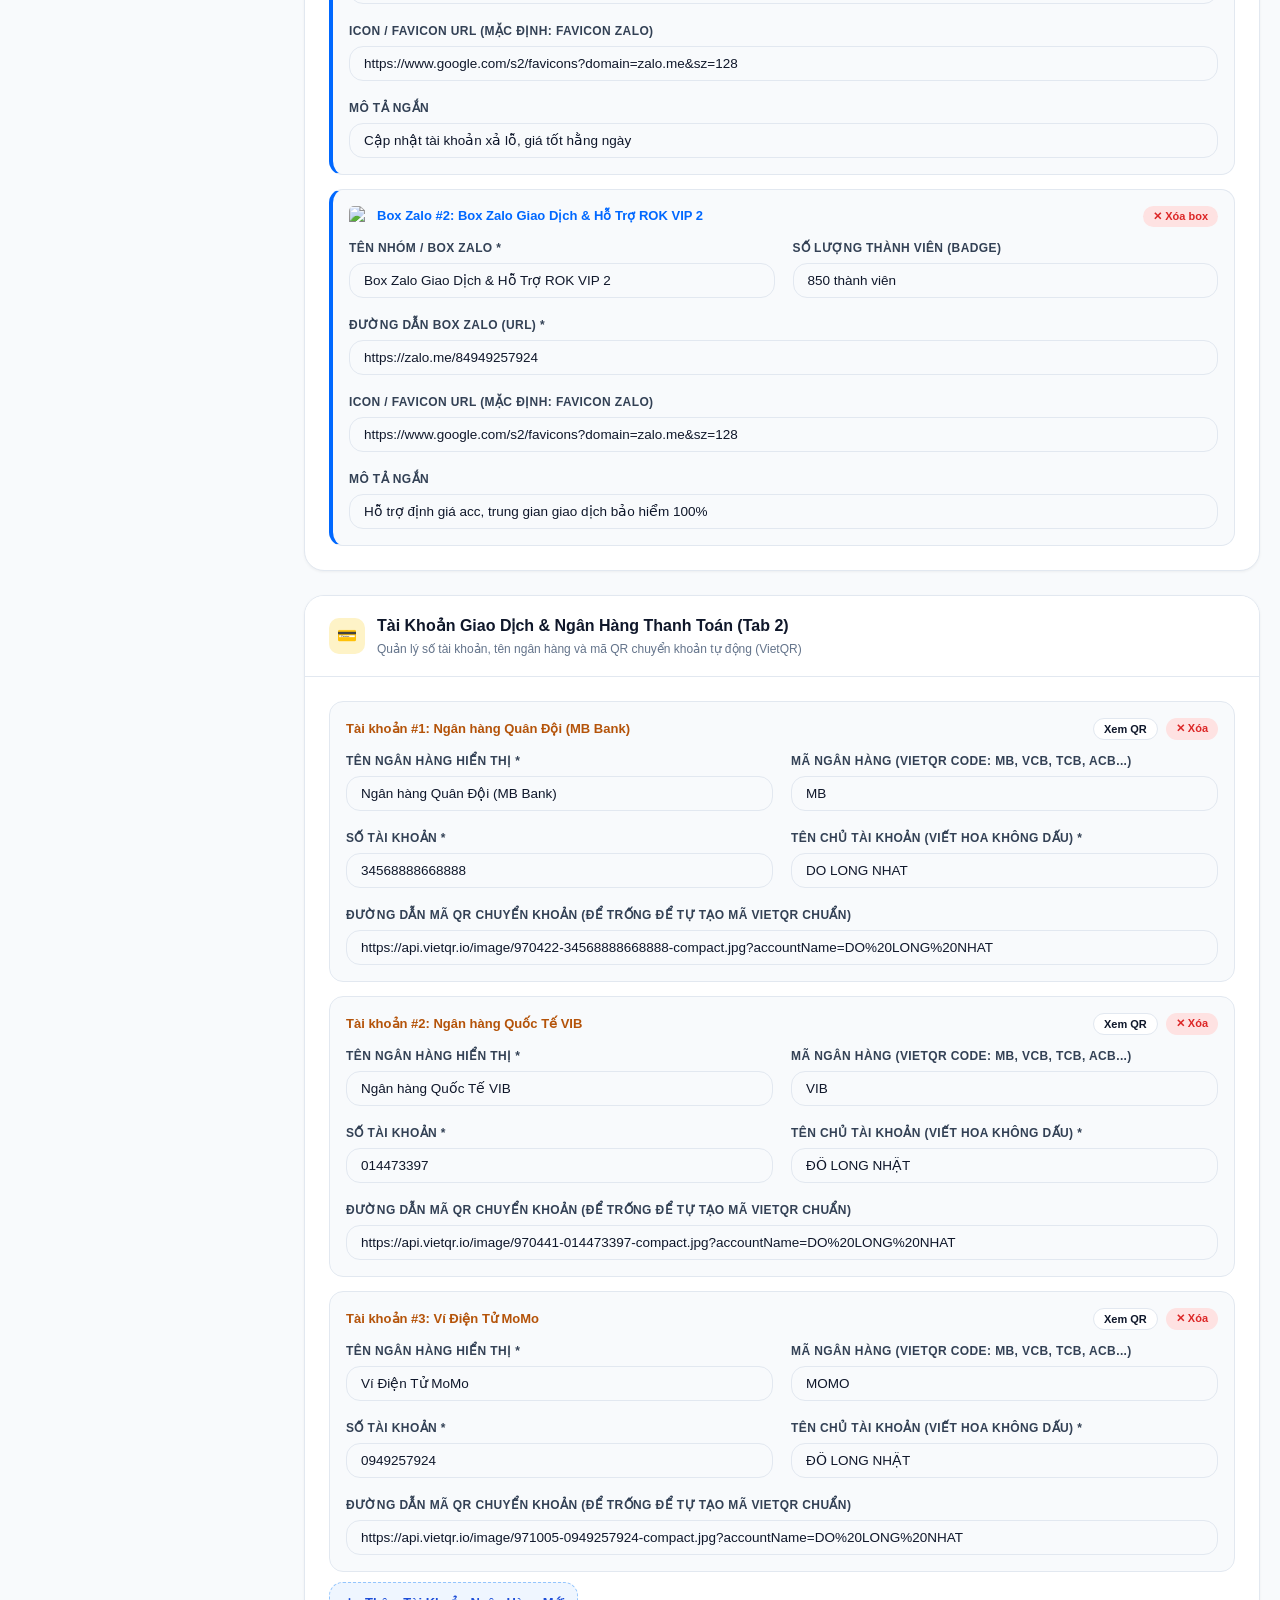
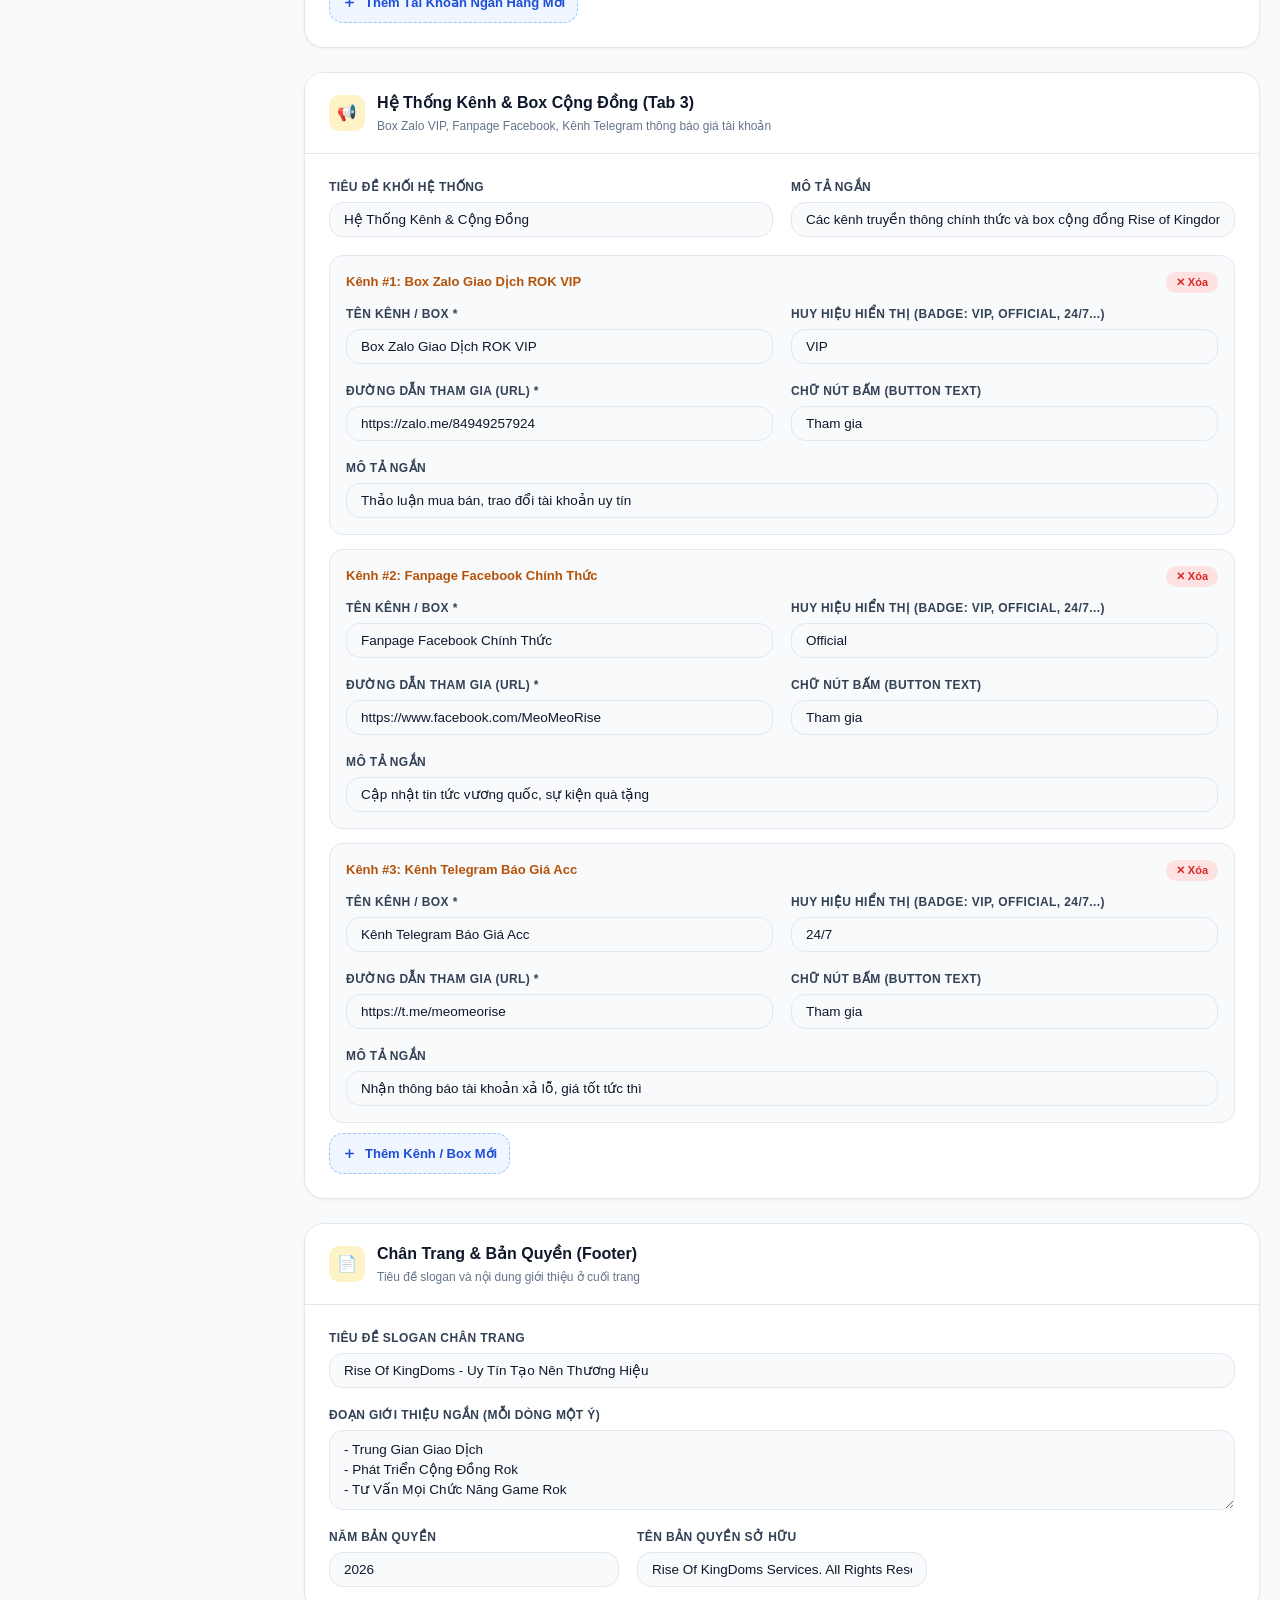
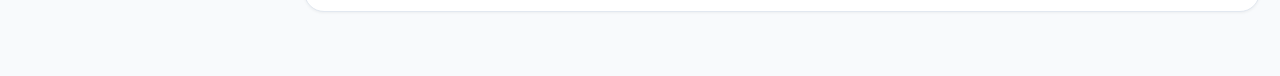
==== commit 4a743629: "Add files via upload" ====
--- a/admin/index.html
+++ b/admin/index.html
@@ -3,8 +3,14 @@
 <head>
   <meta charset="UTF-8">
   <meta name="viewport" content="width=device-width, initial-scale=1.0, maximum-scale=5.0, viewport-fit=cover">
+  <!-- Chặn công cụ tìm kiếm lập chỉ mục (Noindex SEO) cho trang Admin -->
+  <meta name="robots" content="noindex, nofollow, noarchive">
+  <meta name="googlebot" content="noindex, nofollow">
+
   <title>Profile Admin CMS - Quản Lý Thông Tin Đại Diện & Ngân Hàng</title>
-  <link rel="icon" href="../../assets/rok_avatar.jpg" type="image/jpeg">
+  <link rel="icon" href="../favicon.ico" sizes="any">
+  <link rel="icon" href="../favicon-32x32.png" type="image/png" sizes="32x32">
+  <link rel="apple-touch-icon" sizes="180x180" href="../apple-touch-icon.png">
   <style>
     :root {
       --primary: #d97706;
@@ -1109,8 +1115,10 @@
     let currentProfile = {
       brand: {
         name: "Meo Meo Rise",
-        title: "Rise Of KingDoms",
-        slogan: "Trung Gian Giao Dịch & Dịch Vụ ROK Uy Tín",
+        title: "Info Meo Meo Rise",
+        headerTitle: "Rise Of KingDoms",
+        slogan: "Nền tảng giao dịch Rise of Kingdoms chính thức",
+        pageTitle: "Info Meo Meo Rise - Nền tảng giao dịch Rise of Kingdoms chính thức",
         websiteName: "MEOMEORISE.VN",
         websiteUrl: "https://meomeorise.vn",
         avatar: "icon/icon.jpg",
@@ -1183,19 +1191,31 @@
           id: "mbbank",
           bankName: "Ngân hàng Quân Đội (MB Bank)",
           bankCode: "MB",
-          accountNumber: "0949257924",
-          accountHolder: "NGUYEN LONG NHAT",
-          qrUrl: "https://api.vietqr.io/image/970422-0949257924-compact.jpg?accountName=NGUYEN%20LONG%20NHAT",
-          logoType: "mb"
+          accountNumber: "34568888668888",
+          accountHolder: "DO LONG NHAT",
+          qrUrl: "https://api.vietqr.io/image/970422-34568888668888-compact.jpg?accountName=DO%20LONG%20NHAT",
+          logoType: "mb",
+          logoImg: "icon/mb.jpg"
         },
         {
-          id: "mbv",
-          bankName: "Ngân hàng MBV",
-          bankCode: "MBV",
+          id: "vib",
+          bankName: "Ngân hàng Quốc Tế VIB",
+          bankCode: "VIB",
+          accountNumber: "014473397",
+          accountHolder: "ĐỖ LONG NHẬT",
+          qrUrl: "https://api.vietqr.io/image/970441-014473397-compact.jpg?accountName=DO%20LONG%20NHAT",
+          logoType: "vib",
+          logoImg: "icon/vib.webp"
+        },
+        {
+          id: "momo",
+          bankName: "Ví Điện Tử MoMo",
+          bankCode: "MOMO",
           accountNumber: "0949257924",
-          accountHolder: "NGUYEN LONG NHAT",
-          qrUrl: "https://api.vietqr.io/image/970422-0949257924-compact.jpg?accountName=NGUYEN%20LONG%20NHAT",
-          logoType: "mbv"
+          accountHolder: "ĐỖ LONG NHẬT",
+          qrUrl: "https://api.vietqr.io/image/971005-0949257924-compact.jpg?accountName=DO%20LONG%20NHAT",
+          logoType: "momo",
+          logoImg: "icon/momo.webp"
         }
       ],
       systemChannels: {
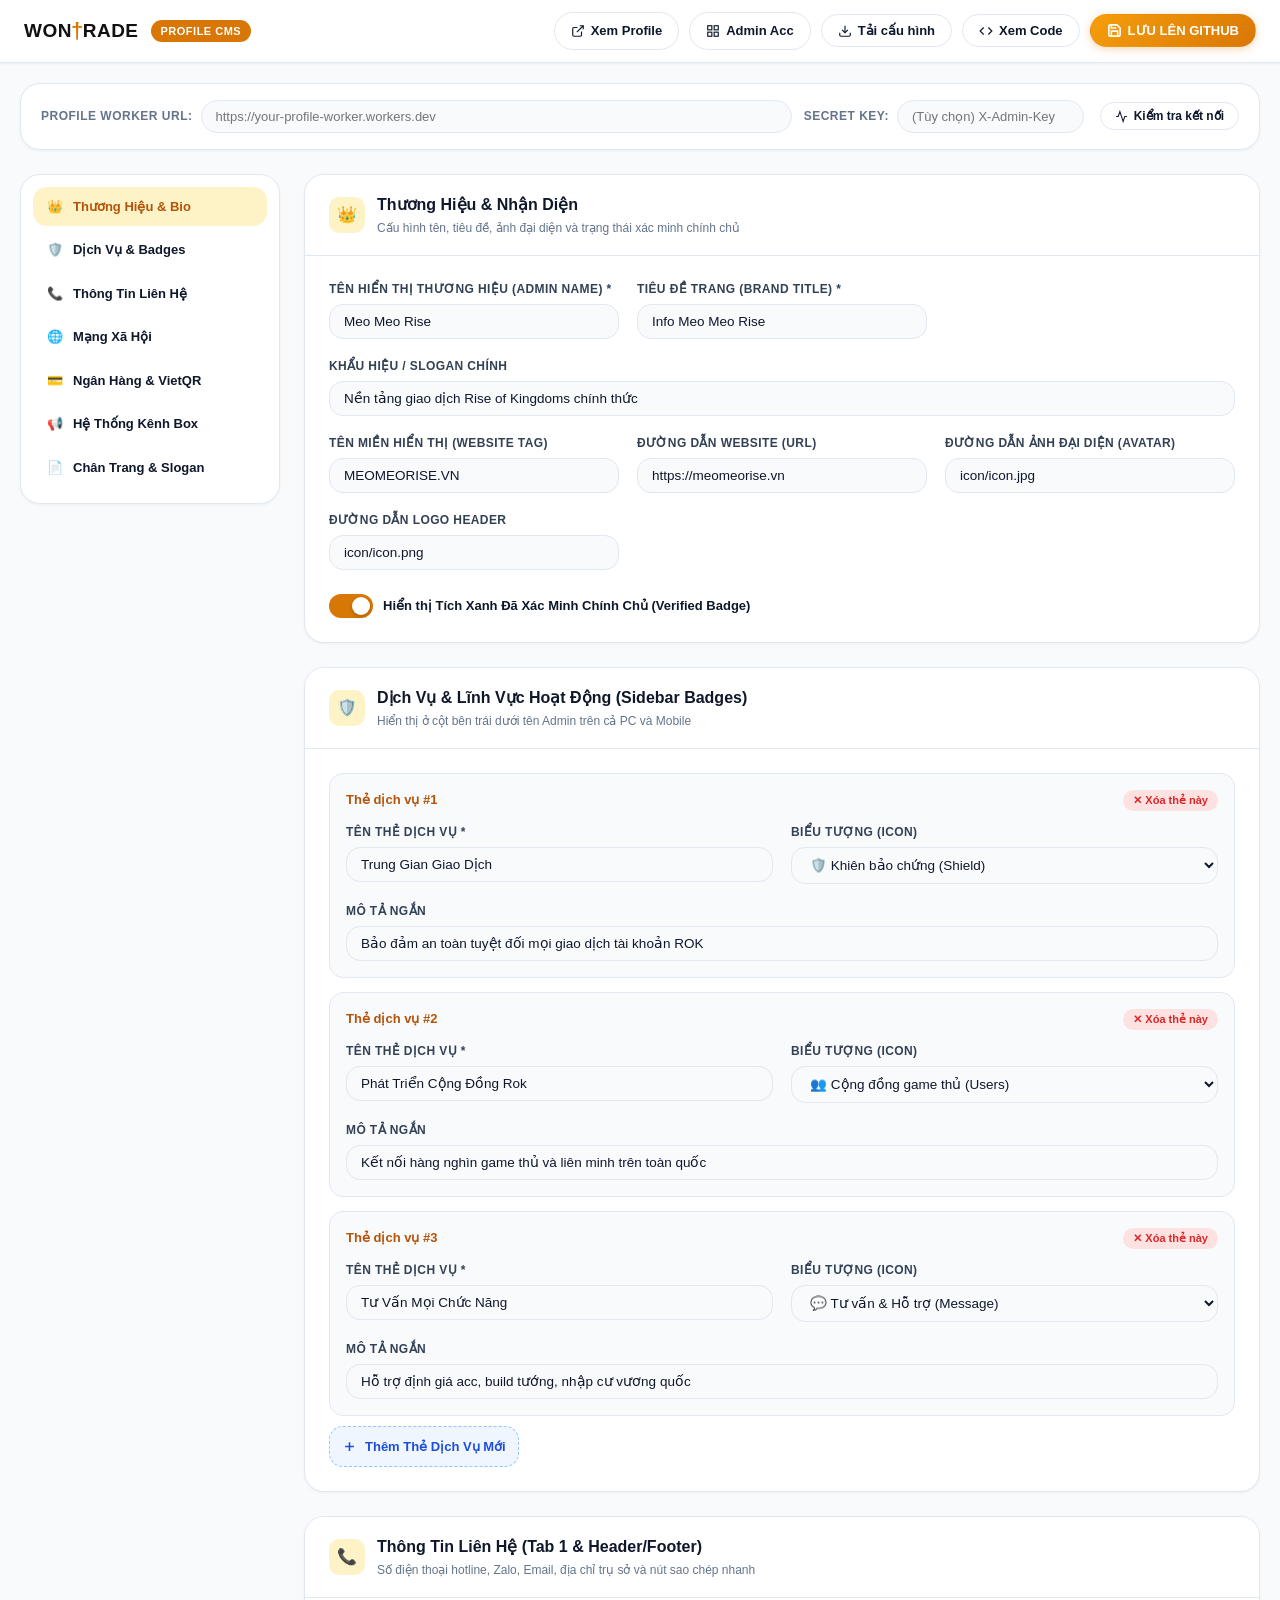
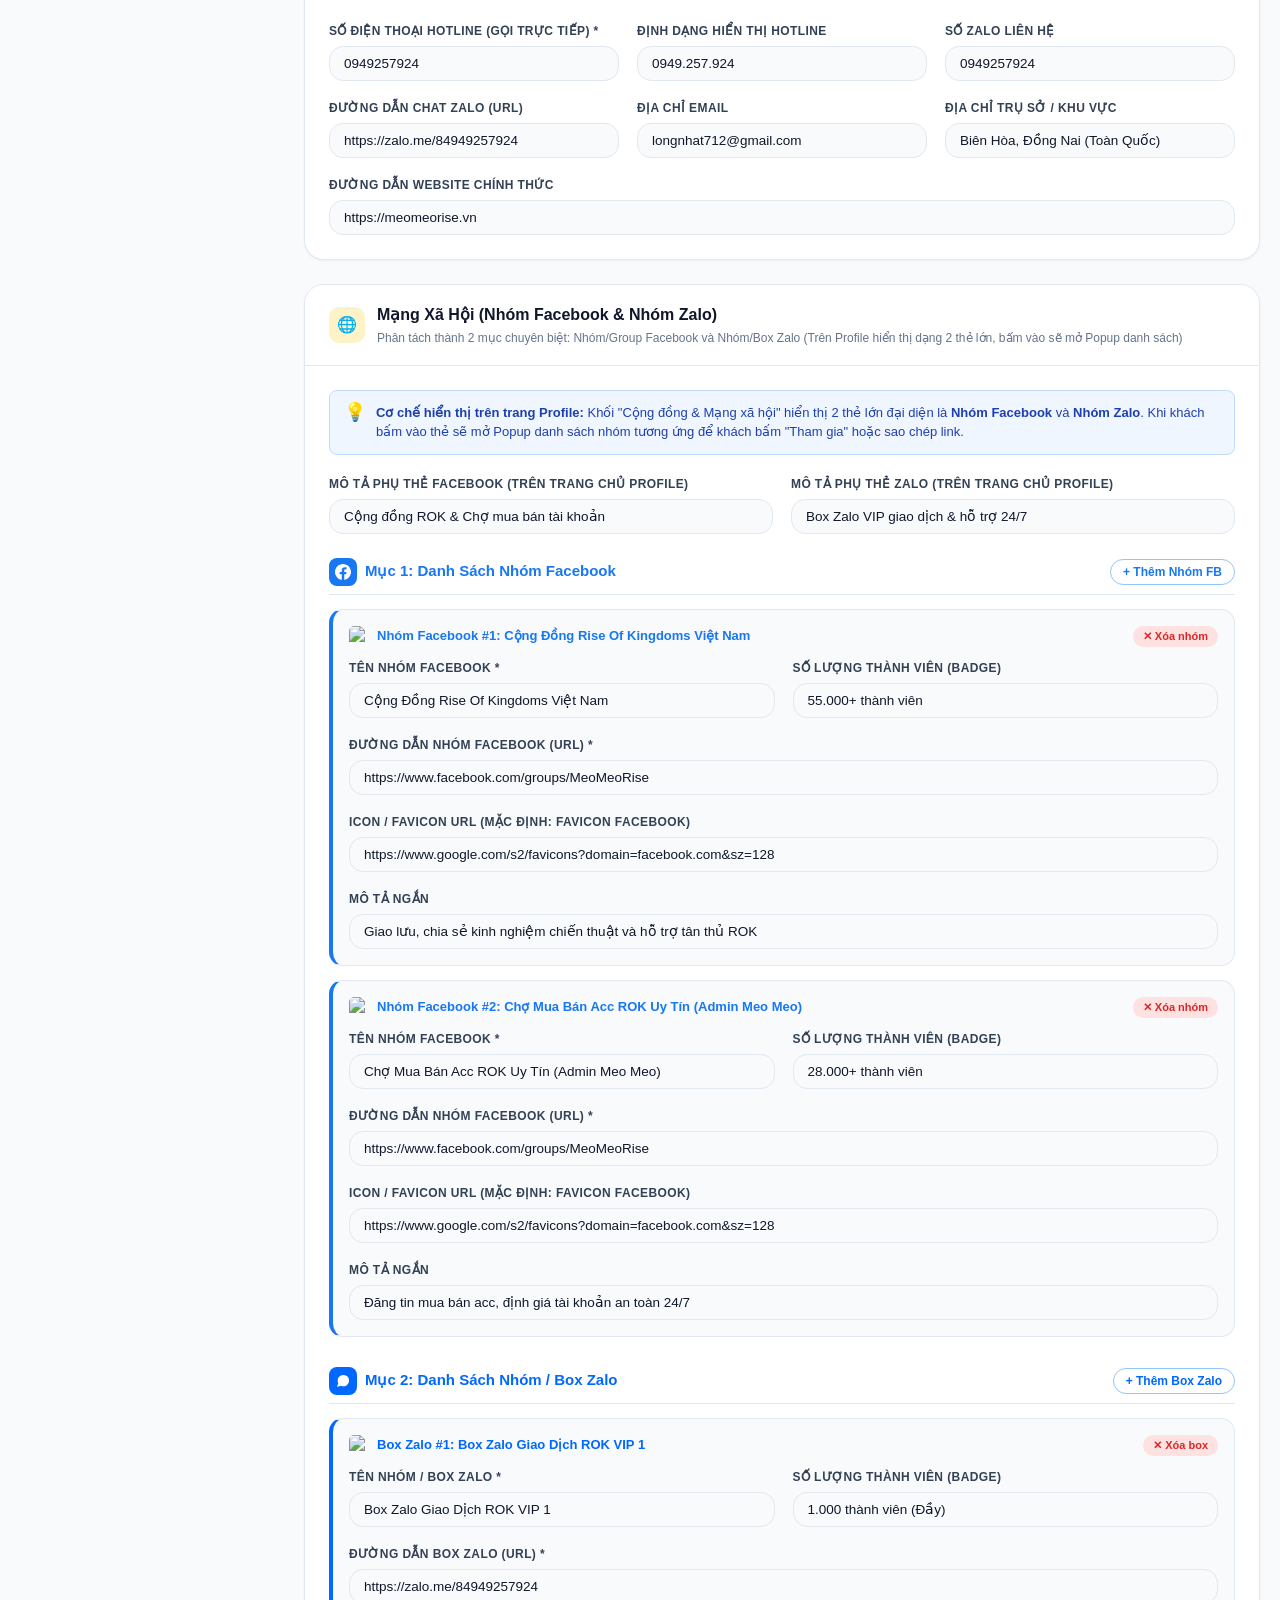
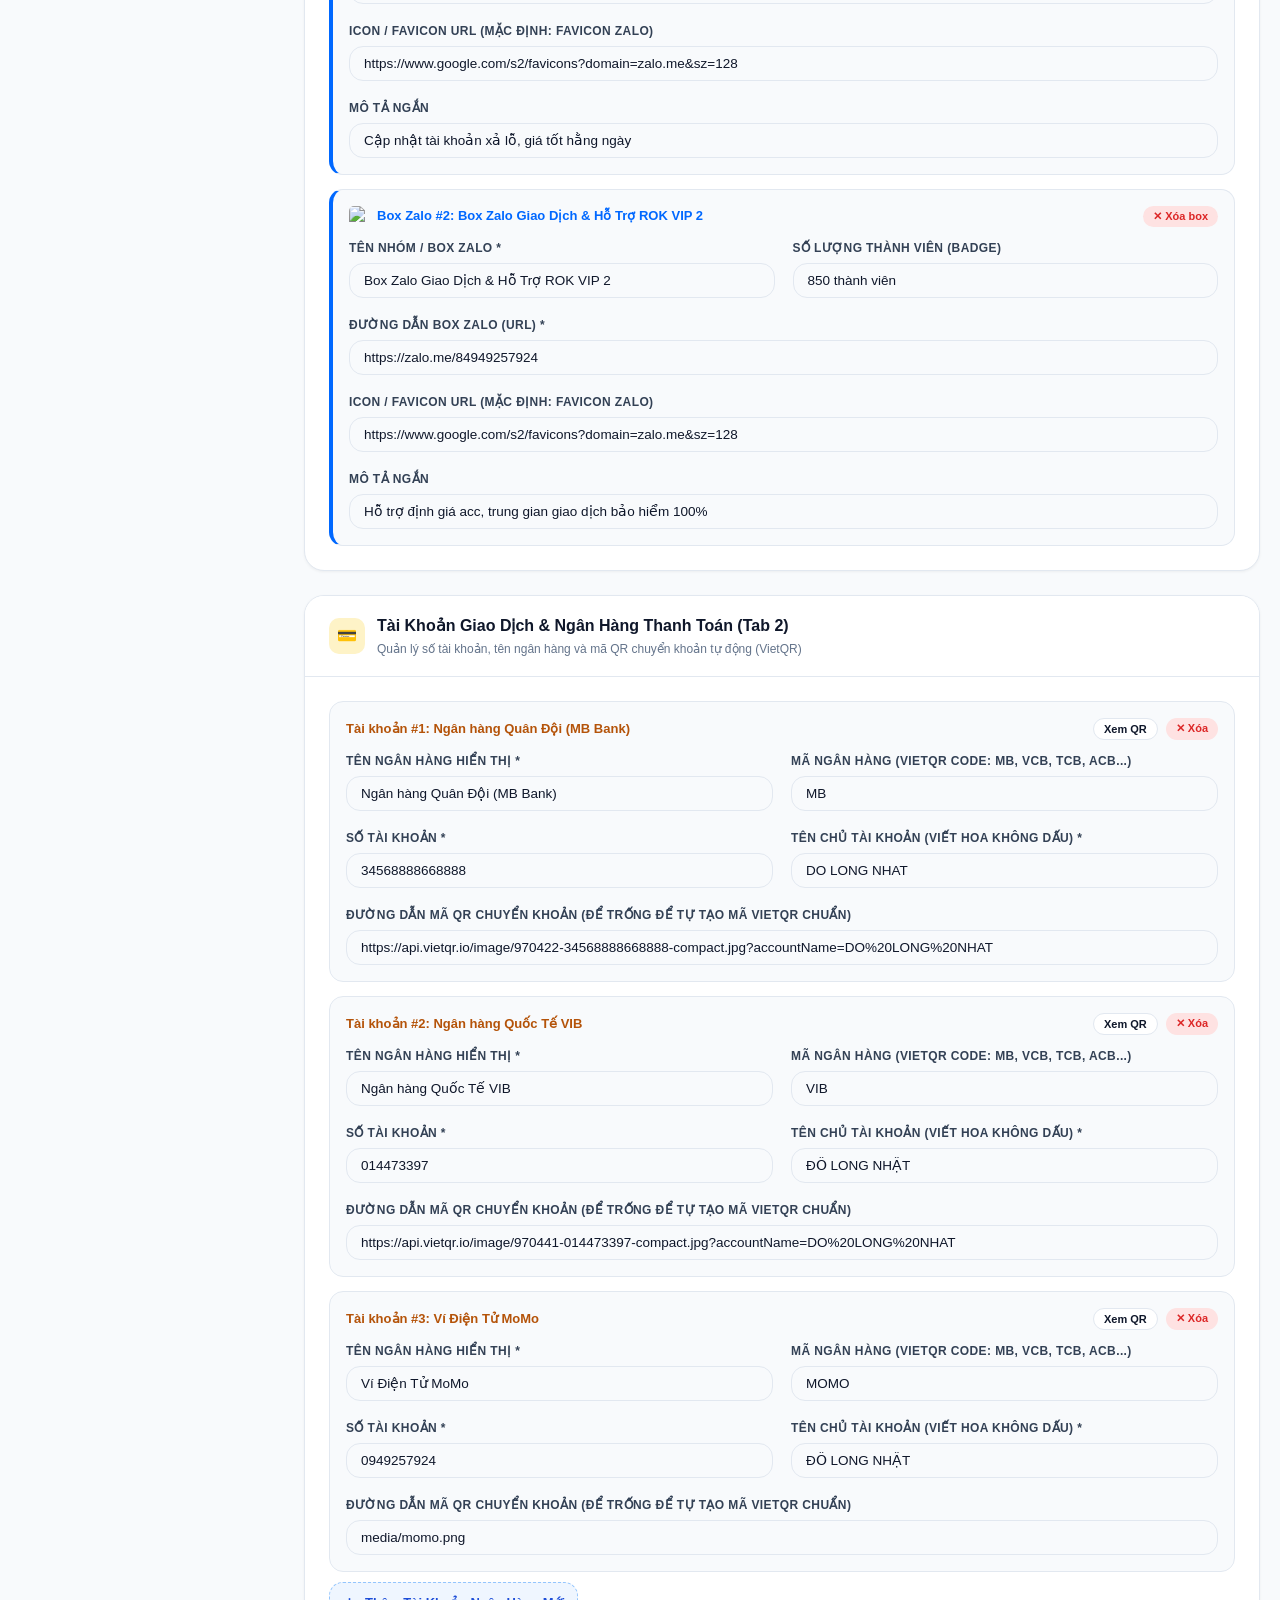
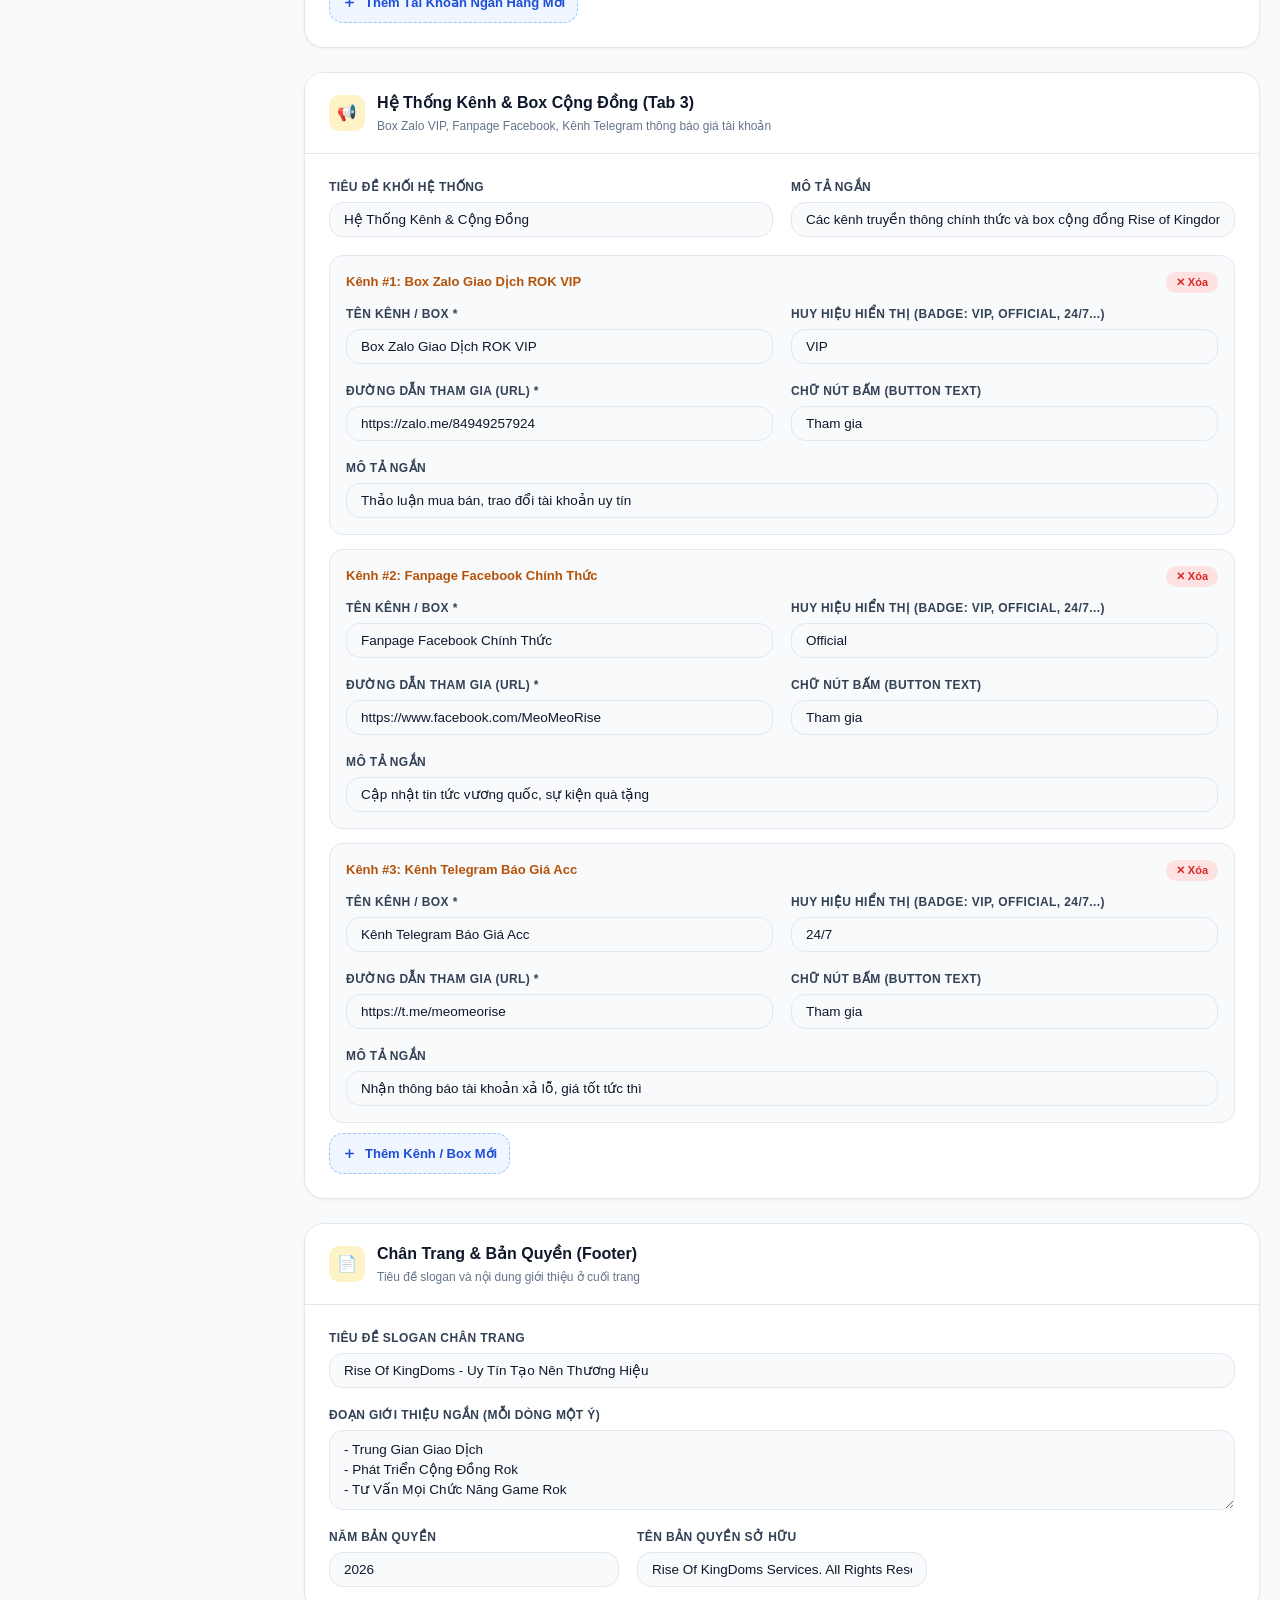
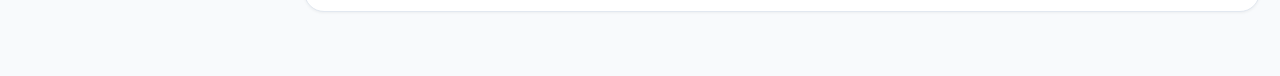
==== commit b1bbe8bd: "Add files via upload" ====
--- a/admin/index.html
+++ b/admin/index.html
@@ -1213,7 +1213,8 @@
           bankCode: "MOMO",
           accountNumber: "0949257924",
           accountHolder: "ĐỖ LONG NHẬT",
-          qrUrl: "https://api.vietqr.io/image/971005-0949257924-compact.jpg?accountName=DO%20LONG%20NHAT",
+          qrUrl: "media/momo.png",
+          momoUrl: "https://nhantien.momo.vn/0949257924",
           logoType: "momo",
           logoImg: "icon/momo.webp"
         }
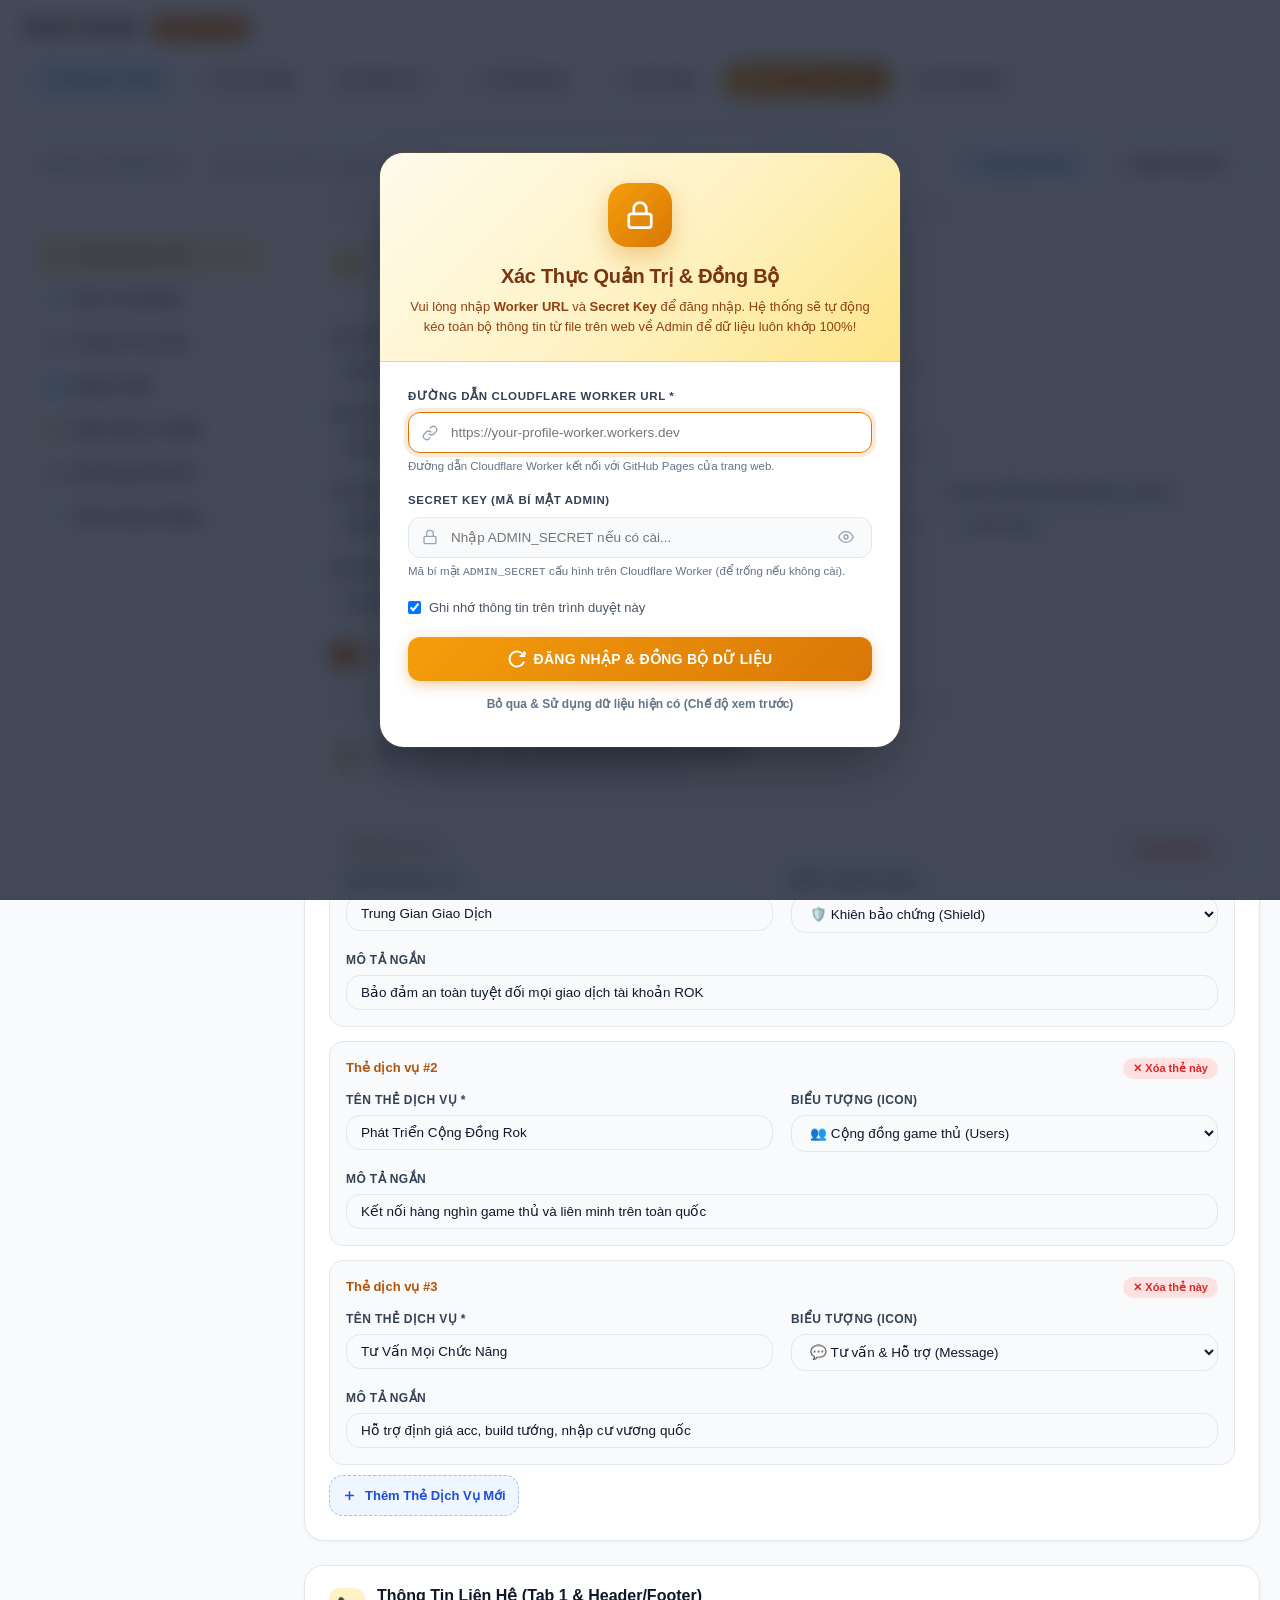
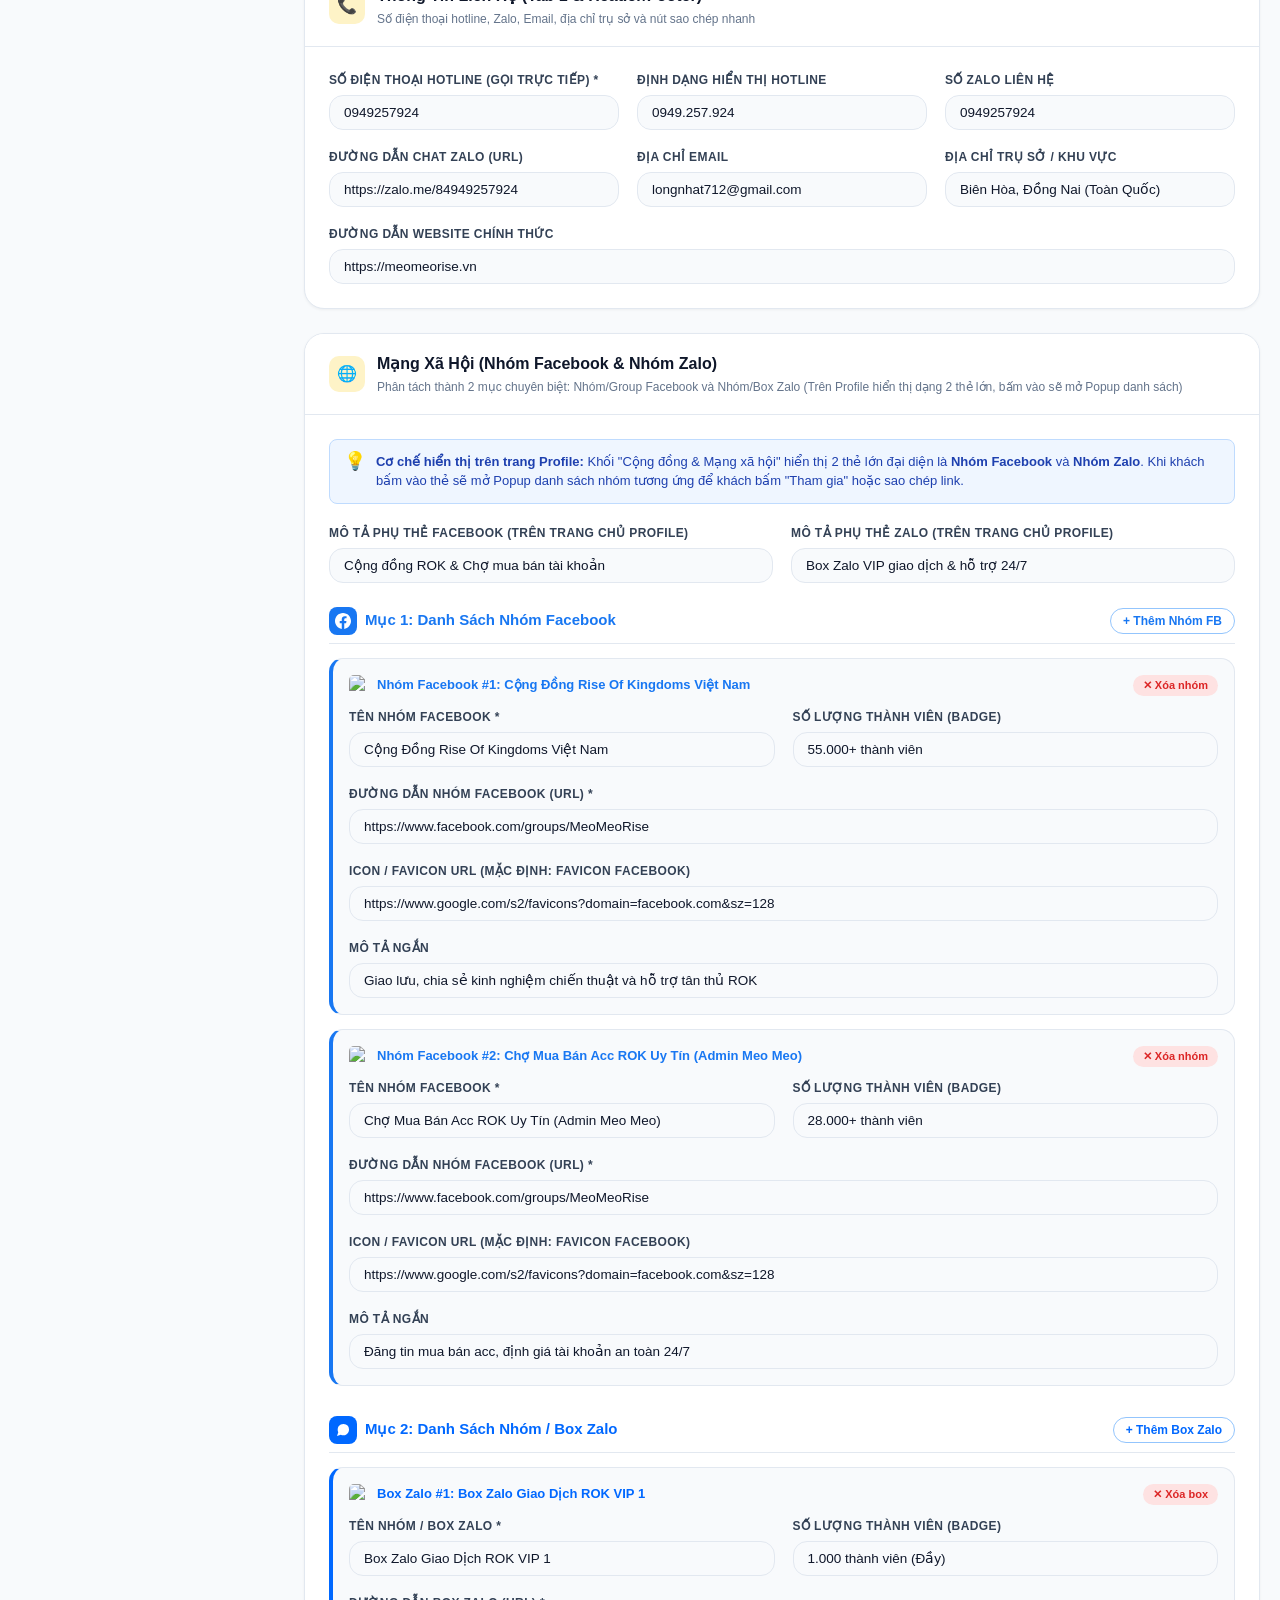
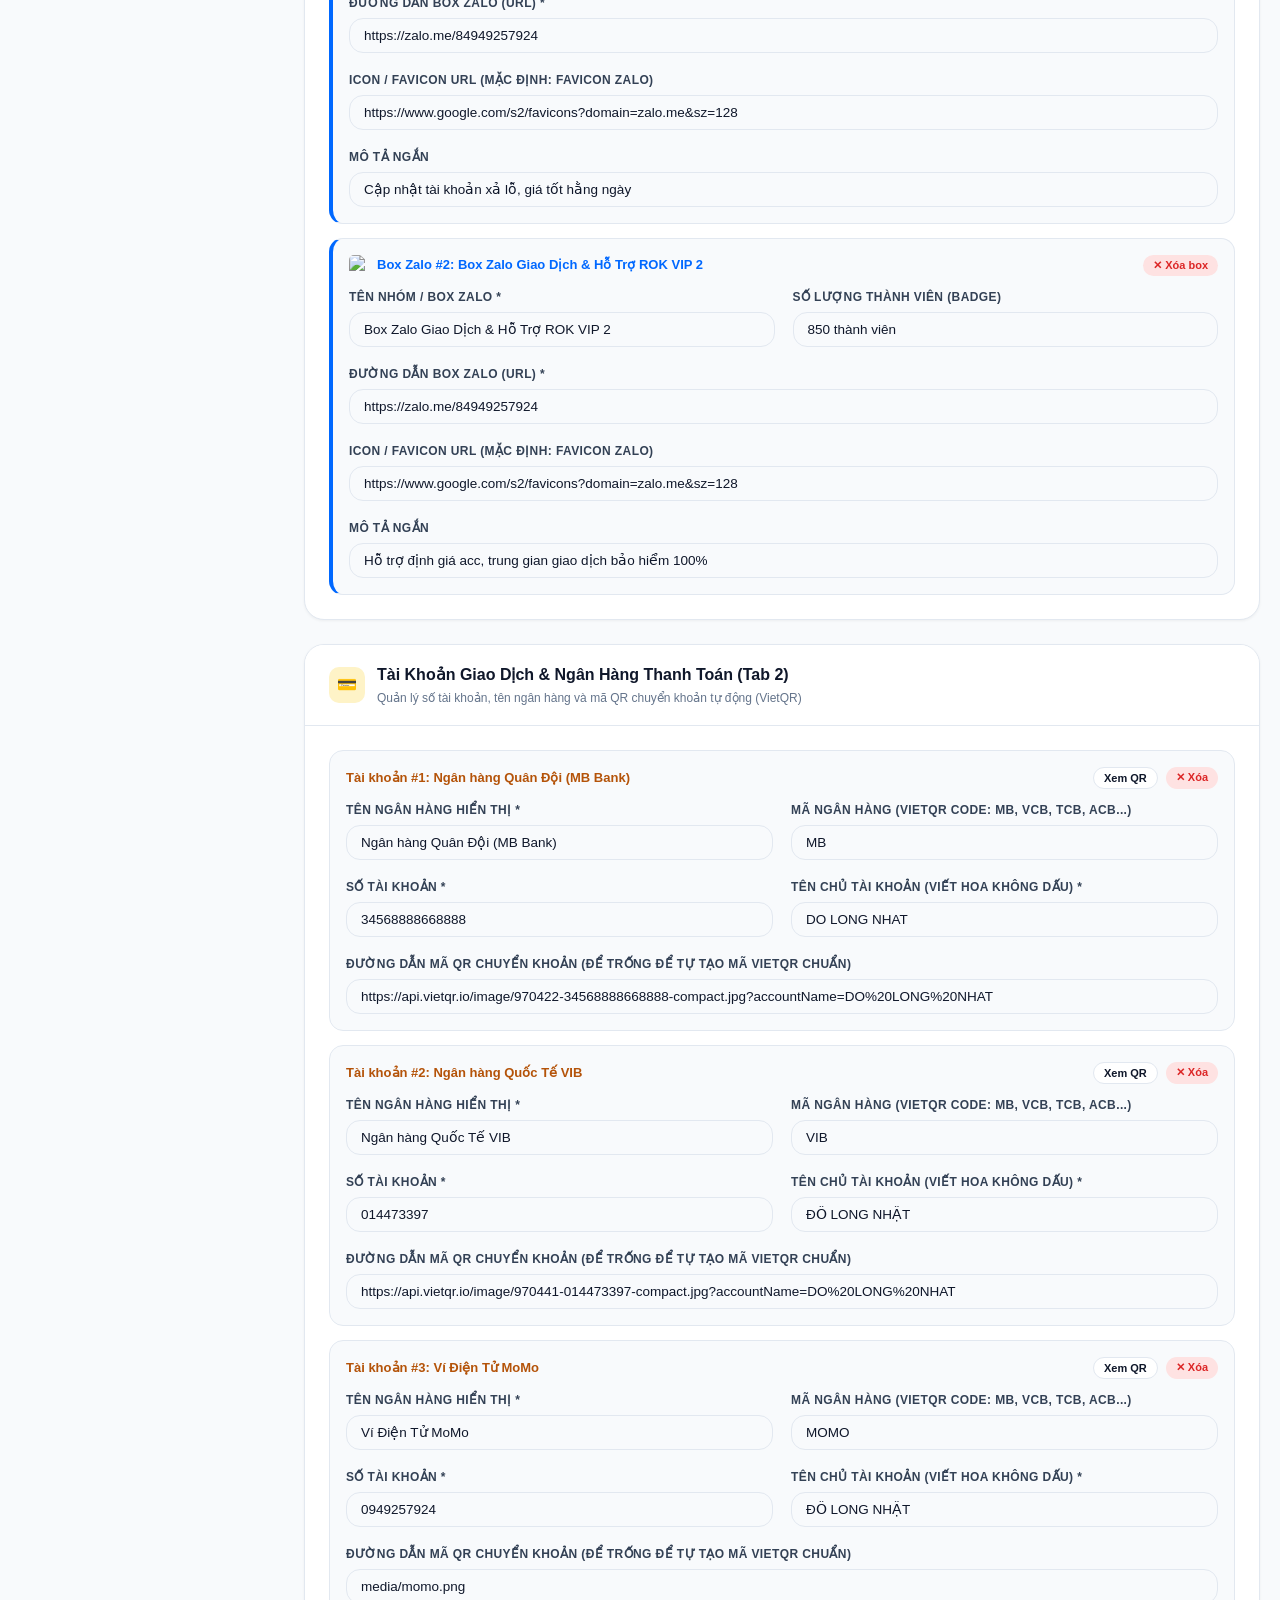
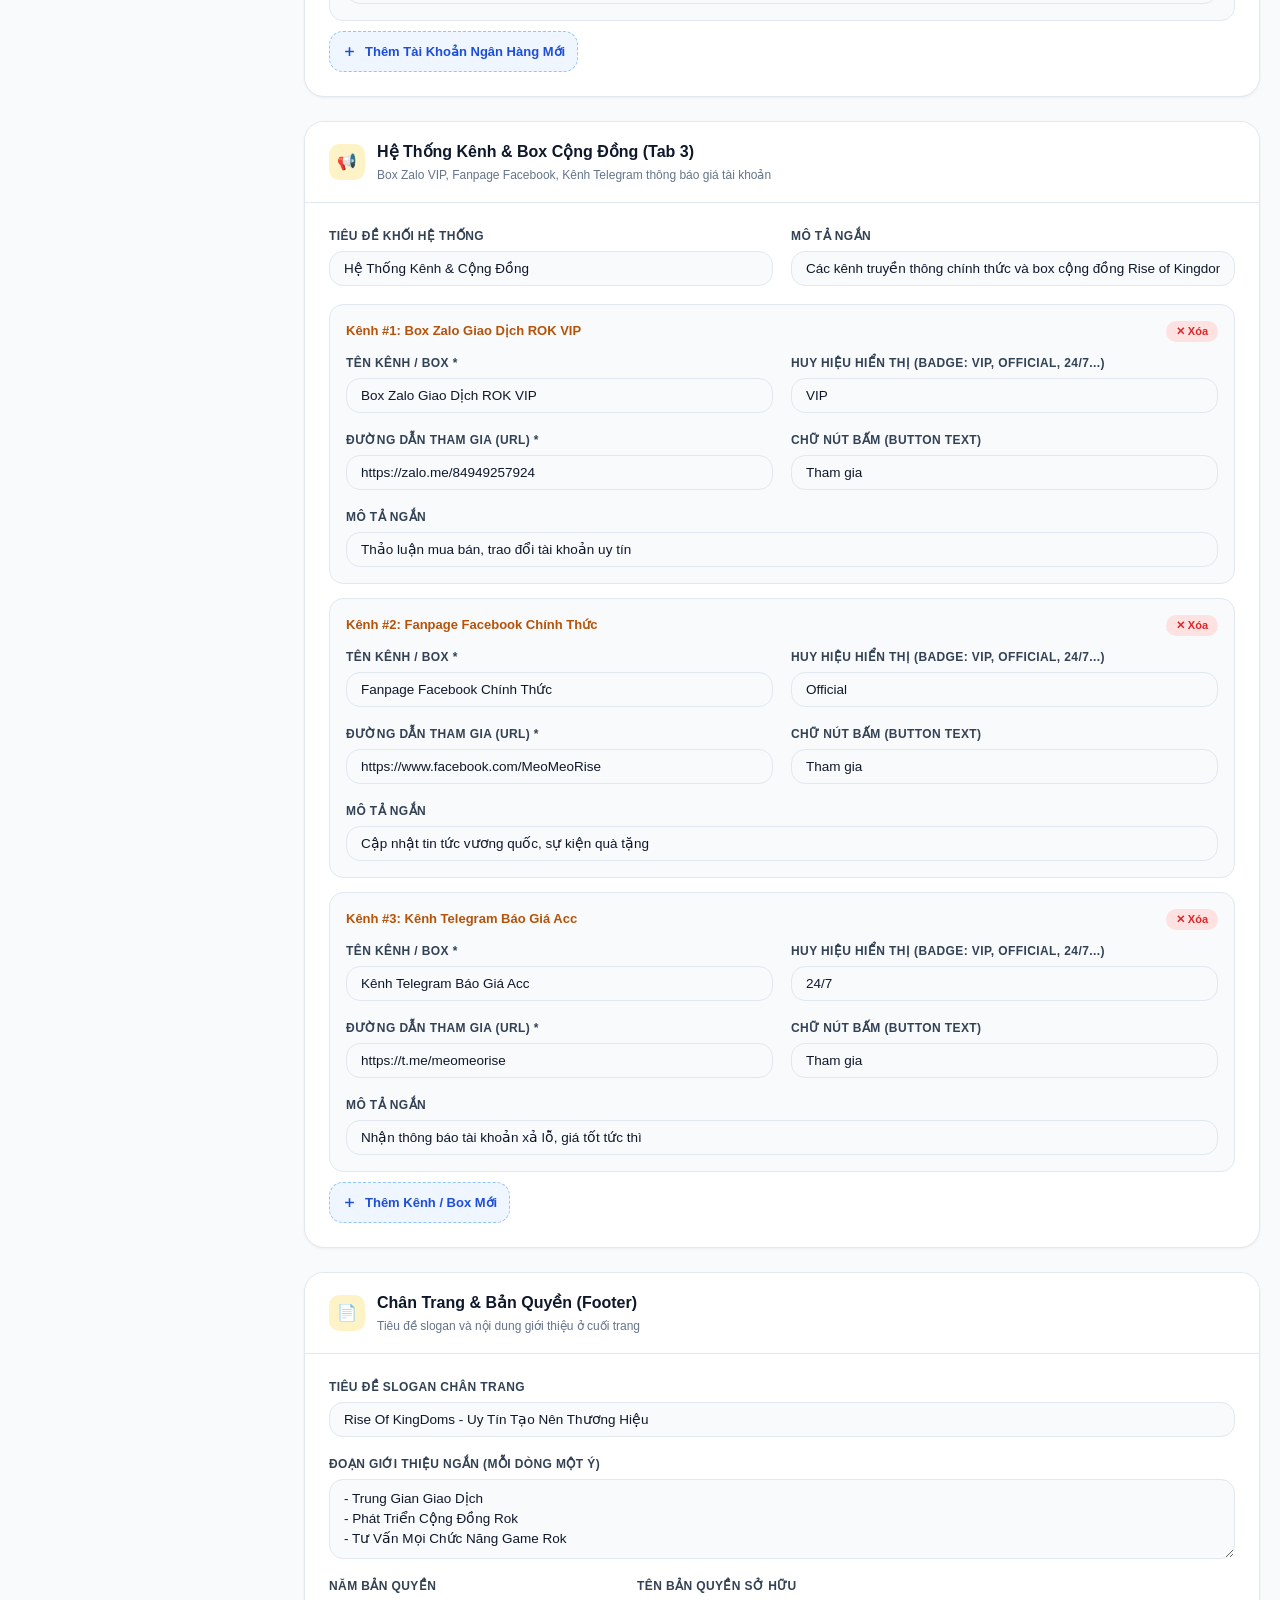
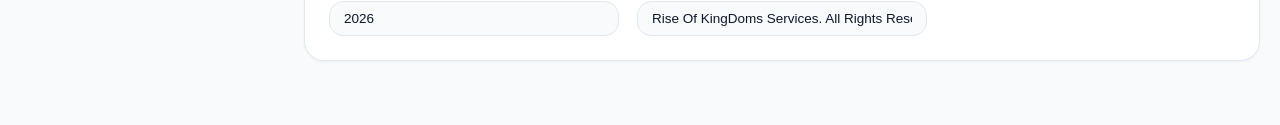
==== commit 8b869f9b: "Update index.html" ====
--- a/admin/index.html
+++ b/admin/index.html
@@ -629,6 +629,258 @@
       to { opacity: 1; transform: scale(1); }
     }
 
+    /* ==========================================================================
+       CSS CHO POPUP ĐĂNG NHẬP & ĐỒNG BỘ DỮ LIỆU TỪ WEB (AUTH & SYNC MODAL)
+       ========================================================================== */
+    .auth-modal-backdrop {
+      position: fixed;
+      top: 0;
+      left: 0;
+      width: 100%;
+      height: 100%;
+      background: rgba(15, 23, 42, 0.78);
+      backdrop-filter: blur(10px);
+      -webkit-backdrop-filter: blur(10px);
+      z-index: 9999;
+      display: none;
+      align-items: center;
+      justify-content: center;
+      padding: 20px;
+    }
+    .auth-modal-backdrop.show {
+      display: flex;
+    }
+
+    .auth-modal-card {
+      background: #ffffff;
+      border-radius: 24px;
+      width: 100%;
+      max-width: 520px;
+      box-shadow: 0 25px 60px -15px rgba(0, 0, 0, 0.4), 0 0 0 1px rgba(217, 119, 6, 0.15);
+      overflow: hidden;
+      animation: modalFadeIn 0.28s cubic-bezier(0.16, 1, 0.3, 1);
+      position: relative;
+    }
+
+    .auth-modal-header {
+      background: linear-gradient(135deg, #fffbeb 0%, #fef3c7 50%, #fde68a 100%);
+      padding: 30px 28px 24px 28px;
+      text-align: center;
+      border-bottom: 1px solid #fcd34d;
+      position: relative;
+    }
+
+    .auth-icon-wrap {
+      width: 64px;
+      height: 64px;
+      margin: 0 auto 14px auto;
+      background: linear-gradient(135deg, #f59e0b, #d97706);
+      color: #ffffff;
+      border-radius: 20px;
+      display: flex;
+      align-items: center;
+      justify-content: center;
+      box-shadow: 0 10px 25px rgba(217, 119, 6, 0.35);
+    }
+
+    .auth-modal-title {
+      font-size: 20px;
+      font-weight: 900;
+      color: #78350f;
+      letter-spacing: -0.3px;
+      margin-bottom: 6px;
+    }
+
+    .auth-modal-sub {
+      font-size: 13px;
+      color: #92400e;
+      line-height: 1.55;
+    }
+
+    .auth-modal-body {
+      padding: 26px 28px 30px 28px;
+    }
+
+    .auth-form-group {
+      margin-bottom: 18px;
+    }
+
+    .auth-form-label {
+      display: block;
+      font-size: 11.5px;
+      font-weight: 800;
+      color: #334155;
+      text-transform: uppercase;
+      letter-spacing: 0.6px;
+      margin-bottom: 7px;
+    }
+
+    .auth-input-wrap {
+      position: relative;
+      display: flex;
+      align-items: center;
+    }
+
+    .auth-input-icon {
+      position: absolute;
+      left: 14px;
+      color: #94a3b8;
+      display: flex;
+      align-items: center;
+      justify-content: center;
+      pointer-events: none;
+    }
+
+    .auth-input-text {
+      width: 100%;
+      padding: 12px 14px 12px 42px;
+      border-radius: 12px;
+      border: 1.5px solid #e2e8f0;
+      font-size: 13.5px;
+      background: #f8fafc;
+      color: #0f172a;
+      transition: all 0.2s ease;
+    }
+    .auth-input-text:focus {
+      background: #ffffff;
+      border-color: var(--primary);
+      box-shadow: 0 0 0 4px rgba(217, 119, 6, 0.15);
+    }
+
+    .btn-toggle-eye {
+      position: absolute;
+      right: 10px;
+      background: none;
+      border: none;
+      color: #94a3b8;
+      cursor: pointer;
+      padding: 6px 8px;
+      border-radius: 6px;
+      display: flex;
+      align-items: center;
+      justify-content: center;
+      transition: color 0.15s;
+    }
+    .btn-toggle-eye:hover {
+      color: var(--primary);
+    }
+
+    .auth-field-hint {
+      display: block;
+      font-size: 11.5px;
+      color: #64748b;
+      margin-top: 5px;
+      line-height: 1.4;
+    }
+
+    .auth-remember-row {
+      display: flex;
+      align-items: center;
+      justify-content: space-between;
+      margin: 14px 0 20px 0;
+    }
+
+    .auth-checkbox-label {
+      display: inline-flex;
+      align-items: center;
+      gap: 8px;
+      font-size: 13px;
+      color: #475569;
+      cursor: pointer;
+      user-select: none;
+    }
+
+    .auth-status-box {
+      border-radius: 12px;
+      padding: 12px 16px;
+      font-size: 12.5px;
+      margin-bottom: 20px;
+      line-height: 1.5;
+      display: flex;
+      align-items: flex-start;
+      gap: 10px;
+      animation: fadeIn 0.2s ease;
+    }
+    .auth-status-box.info {
+      background: #eff6ff;
+      border: 1px solid #bfdbfe;
+      color: #1e40af;
+    }
+    .auth-status-box.loading {
+      background: #fffbeb;
+      border: 1px solid #fde68a;
+      color: #92400e;
+    }
+    .auth-status-box.success {
+      background: #ecfdf5;
+      border: 1px solid #a7f3d0;
+      color: #065f46;
+    }
+    .auth-status-box.error {
+      background: #fef2f2;
+      border: 1px solid #fecaca;
+      color: #991b1b;
+    }
+
+    .auth-actions {
+      display: flex;
+      flex-direction: column;
+      gap: 10px;
+    }
+
+    .btn-auth-submit {
+      width: 100%;
+      background: linear-gradient(135deg, #f59e0b, #d97706);
+      color: #ffffff;
+      border: none;
+      padding: 13px 20px;
+      border-radius: 12px;
+      font-size: 14px;
+      font-weight: 800;
+      letter-spacing: 0.3px;
+      cursor: pointer;
+      display: flex;
+      align-items: center;
+      justify-content: center;
+      gap: 8px;
+      box-shadow: 0 4px 14px rgba(217, 119, 6, 0.35);
+      transition: all 0.2s ease;
+    }
+    .btn-auth-submit:hover {
+      background: linear-gradient(135deg, #d97706, #b45309);
+      transform: translateY(-1px);
+      box-shadow: 0 6px 18px rgba(217, 119, 6, 0.45);
+    }
+    .btn-auth-submit:disabled {
+      opacity: 0.65;
+      cursor: not-allowed;
+      transform: none;
+    }
+
+    .btn-auth-skip {
+      background: transparent;
+      border: none;
+      color: #64748b;
+      font-size: 12px;
+      font-weight: 600;
+      cursor: pointer;
+      padding: 6px;
+      text-align: center;
+      transition: color 0.15s;
+    }
+    .btn-auth-skip:hover {
+      color: var(--primary);
+      text-decoration: underline;
+    }
+
+    /* Icon xoay animation */
+    .spin-icon {
+      animation: spin 1s linear infinite;
+    }
+    @keyframes spin {
+      100% { transform: rotate(360deg); }
+    }
+
     /* Responsive */
     @media (max-width: 900px) {
       .cms-layout-grid {
@@ -661,6 +913,12 @@
       </div>
 
       <div class="nav-actions">
+        <!-- Đồng bộ từ Website -->
+        <button class="btn btn-secondary" onclick="syncDataFromWebOrWorker(true)" title="Đồng bộ kéo dữ liệu mới nhất từ file website về trang quản trị" style="color: #0284c7; border-color: #bae6fd; background: #f0f9ff;">
+          <svg width="14" height="14" viewBox="0 0 24 24" fill="none" stroke="currentColor" stroke-width="2.5"><path d="M21.5 2v6h-6M21.34 15.57a10 10 0 1 1-.57-8.38l5.67-5.67"/></svg>
+          <span>Đồng bộ từ Web</span>
+        </button>
+
         <!-- View Profile -->
         <a href="../index.html" target="_blank" class="btn btn-secondary" title="Xem trang Profile">
           <svg width="14" height="14" viewBox="0 0 24 24" fill="none" stroke="currentColor" stroke-width="2"><path d="M18 13v6a2 2 0 0 1-2 2H5a2 2 0 0 1-2-2V8a2 2 0 0 1 2-2h6"></path><polyline points="15 3 21 3 21 9"></polyline><line x1="10" y1="14" x2="21" y2="3"></line></svg>
@@ -689,6 +947,12 @@
         <button class="btn btn-primary" id="btnPublishGithub" onclick="publishProfileToGithub()">
           <svg width="15" height="15" viewBox="0 0 24 24" fill="none" stroke="currentColor" stroke-width="2.5"><path d="M19 21H5a2 2 0 0 1-2-2V5a2 2 0 0 1 2-2h11l5 5v11a2 2 0 0 1-2 2z"></path><polyline points="17 21 17 13 7 13 7 21"></polyline><polyline points="7 3 7 8 15 8"></polyline></svg>
           <span id="publishText">LƯU LÊN GITHUB</span>
+        </button>
+
+        <!-- Đăng nhập lại / Đổi tài khoản -->
+        <button class="btn btn-secondary" onclick="showAuthModal()" title="Xác thực hoặc đổi Worker/Secret Key" style="padding: 8px 12px;">
+          <svg width="14" height="14" viewBox="0 0 24 24" fill="none" stroke="currentColor" stroke-width="2"><rect x="3" y="11" width="18" height="11" rx="2" ry="2"></rect><path d="M7 11V7a5 5 0 0 1 10 0v4"></path></svg>
+          <span>Xác thực lại</span>
         </button>
       </div>
     </div>
@@ -722,7 +986,14 @@
         </div>
       </div>
 
-      <div style="display: flex; gap: 8px;">
+      <div style="display: flex; gap: 8px; align-items: center; flex-wrap: wrap;">
+        <span id="syncBadgeText" style="font-size: 11.5px; color: var(--muted); padding-right: 4px;"></span>
+
+        <button class="btn btn-secondary" onclick="syncDataFromWebOrWorker(true)" style="font-size: 12px; padding: 6px 14px; color: #0284c7; border-color: #bae6fd; background: #f0f9ff;" title="Kéo dữ liệu từ file index trên website về">
+          <svg width="13" height="13" viewBox="0 0 24 24" fill="none" stroke="currentColor" stroke-width="2.5"><path d="M21.5 2v6h-6M21.34 15.57a10 10 0 1 1-.57-8.38l5.67-5.67"/></svg>
+          <span>Đồng bộ từ Web</span>
+        </button>
+
         <button class="btn btn-secondary" onclick="testWorkerConnection()" style="font-size: 12px; padding: 6px 14px;">
           <svg width="13" height="13" viewBox="0 0 24 24" fill="none" stroke="currentColor" stroke-width="2"><path d="M22 12h-4l-3 9L9 3l-3 9H2"></path></svg>
           <span>Kiểm tra kết nối</span>
@@ -1068,6 +1339,85 @@
     </div>
 
   </main>
+
+  <!-- ==========================================================================
+       POPUP ĐĂNG NHẬP XÁC THỰC & TỰ ĐỘNG ĐỒNG BỘ DỮ LIỆU TỪ WEB
+       ========================================================================== -->
+  <div class="auth-modal-backdrop show" id="authModalBackdrop">
+    <div class="auth-modal-card">
+      <div class="auth-modal-header">
+        <div class="auth-icon-wrap">
+          <svg width="30" height="30" viewBox="0 0 24 24" fill="none" stroke="currentColor" stroke-width="2.2"><rect x="3" y="11" width="18" height="11" rx="2" ry="2"></rect><path d="M7 11V7a5 5 0 0 1 10 0v4"></path></svg>
+        </div>
+        <h2 class="auth-modal-title">Xác Thực Quản Trị &amp; Đồng Bộ</h2>
+        <p class="auth-modal-sub">
+          Vui lòng nhập <strong>Worker URL</strong> và <strong>Secret Key</strong> để đăng nhập. Hệ thống sẽ tự động kéo toàn bộ thông tin từ file trên web về Admin để dữ liệu luôn khớp 100%!
+        </p>
+      </div>
+
+      <div class="auth-modal-body">
+        <form id="authLoginForm" onsubmit="event.preventDefault(); handleAuthLoginAndSync();">
+          <!-- Worker URL Input -->
+          <div class="auth-form-group">
+            <label class="auth-form-label" for="authWorkerUrl">
+              <span>Đường Dẫn Cloudflare Worker URL *</span>
+            </label>
+            <div class="auth-input-wrap">
+              <span class="auth-input-icon">
+                <svg width="16" height="16" viewBox="0 0 24 24" fill="none" stroke="currentColor" stroke-width="2"><path d="M10 13a5 5 0 0 0 7.54.54l3-3a5 5 0 0 0-7.07-7.07l-1.72 1.71"></path><path d="M14 11a5 5 0 0 0-7.54-.54l-3 3a5 5 0 0 0 7.07 7.07l1.71-1.71"></path></svg>
+              </span>
+              <input type="url" id="authWorkerUrl" class="auth-input-text" placeholder="https://your-profile-worker.workers.dev" required autocomplete="url">
+            </div>
+            <span class="auth-field-hint">Đường dẫn Cloudflare Worker kết nối với GitHub Pages của trang web.</span>
+          </div>
+
+          <!-- Secret Key Input -->
+          <div class="auth-form-group">
+            <label class="auth-form-label" for="authSecretKey">
+              <span>Secret Key (Mã Bí Mật Admin)</span>
+            </label>
+            <div class="auth-input-wrap">
+              <span class="auth-input-icon">
+                <svg width="16" height="16" viewBox="0 0 24 24" fill="none" stroke="currentColor" stroke-width="2"><rect x="3" y="11" width="18" height="11" rx="2" ry="2"></rect><path d="M7 11V7a5 5 0 0 1 10 0v4"></path></svg>
+              </span>
+              <input type="password" id="authSecretKey" class="auth-input-text" placeholder="Nhập ADMIN_SECRET nếu có cài..." autocomplete="current-password">
+              <button type="button" class="btn-toggle-eye" onclick="toggleAuthPassword()" title="Ẩn/Hiện mã bí mật">
+                <svg id="eyeIcon" width="16" height="16" viewBox="0 0 24 24" fill="none" stroke="currentColor" stroke-width="2"><path d="M1 12s4-8 11-8 11 8 11 8-4 8-11 8-11-8-11-8z"></path><circle cx="12" cy="12" r="3"></circle></svg>
+              </button>
+            </div>
+            <span class="auth-field-hint">Mã bí mật <code>ADMIN_SECRET</code> cấu hình trên Cloudflare Worker (để trống nếu không cài).</span>
+          </div>
+
+          <!-- Checkbox Ghi Nhớ -->
+          <div class="auth-remember-row">
+            <label class="auth-checkbox-label">
+              <input type="checkbox" id="authRemember" checked>
+              <span>Ghi nhớ thông tin trên trình duyệt này</span>
+            </label>
+          </div>
+
+          <!-- Hộp Trạng Thái Tiến Trình -->
+          <div class="auth-status-box info" id="authStatusBox" style="display: none;">
+            <div id="authStatusText" style="display: flex; align-items: center; gap: 8px; width: 100%;">
+              <span>Đang kiểm tra kết nối...</span>
+            </div>
+          </div>
+
+          <!-- Nút Đăng Nhập & Đồng Bộ -->
+          <div class="auth-actions">
+            <button type="submit" class="btn-auth-submit" id="btnAuthSubmit">
+              <svg id="authSubmitIcon" width="18" height="18" viewBox="0 0 24 24" fill="none" stroke="currentColor" stroke-width="2.5"><path d="M21.5 2v6h-6M21.34 15.57a10 10 0 1 1-.57-8.38l5.67-5.67"/></svg>
+              <span id="authSubmitText">ĐĂNG NHẬP &amp; ĐỒNG BỘ DỮ LIỆU</span>
+            </button>
+
+            <button type="button" class="btn-auth-skip" onclick="skipAuthModal()">
+              Bỏ qua &amp; Sử dụng dữ liệu hiện có (Chế độ xem trước)
+            </button>
+          </div>
+        </form>
+      </div>
+    </div>
+  </div>
 
   <!-- Modal Xem Trước Mã QR -->
   <div class="modal-backdrop" id="qrPreviewModal">
@@ -1236,36 +1586,112 @@
       }
     };
 
-    // Khởi tạo
+    // ==========================================================================
+    // KHỞI TẠO KHI TẢI TRANG (DOM READY)
+    // ==========================================================================
     document.addEventListener("DOMContentLoaded", () => {
-      // 1. Nạp cấu hình Worker riêng từ localStorage
+      // 1. Nạp cấu hình Worker & Secret đã lưu từ localStorage
       const savedWorkerUrl = localStorage.getItem("wontrade_profile_worker_url") || "";
       const savedSecret = localStorage.getItem("wontrade_profile_worker_secret") || "";
-      if (document.getElementById("workerUrlInput")) document.getElementById("workerUrlInput").value = savedWorkerUrl;
-      if (document.getElementById("workerSecretInput")) document.getElementById("workerSecretInput").value = savedSecret;
-
-      // 2. Nạp cấu hình từ window.profileConfig hoặc fetch từ ../index.html
+
+      // Điền vào thanh cấu hình Worker Bar ở đầu trang
+      const workerUrlInput = document.getElementById("workerUrlInput");
+      const workerSecretInput = document.getElementById("workerSecretInput");
+      if (workerUrlInput) workerUrlInput.value = savedWorkerUrl;
+      if (workerSecretInput) workerSecretInput.value = savedSecret;
+
+      // Điền vào Popup Đăng Nhập
+      const authWorkerUrl = document.getElementById("authWorkerUrl");
+      const authSecretKey = document.getElementById("authSecretKey");
+      if (authWorkerUrl) authWorkerUrl.value = savedWorkerUrl;
+      if (authSecretKey) authSecretKey.value = savedSecret;
+
+      // 2. Khởi tạo dữ liệu từ window.profileConfig nếu có sẵn
       if (typeof window.profileConfig !== "undefined" && window.profileConfig) {
         currentProfile = JSON.parse(JSON.stringify(window.profileConfig));
+      }
+      populateFormData();
+
+      // 3. HIỂN THỊ POPUP ĐĂNG NHẬP & ĐỒNG BỘ DỮ LIỆU
+      showAuthModal();
+    });
+
+    // ==========================================================================
+    // CÁC HÀM QUẢN LÝ POPUP ĐĂNG NHẬP & ẨN/HIỆN MẬT KHẨU
+    // ==========================================================================
+    function showAuthModal() {
+      const modal = document.getElementById("authModalBackdrop");
+      if (!modal) return;
+
+      // Đồng bộ giá trị hiện tại vào modal
+      const savedWorkerUrl = localStorage.getItem("wontrade_profile_worker_url") || document.getElementById("workerUrlInput")?.value || "";
+      const savedSecret = localStorage.getItem("wontrade_profile_worker_secret") || document.getElementById("workerSecretInput")?.value || "";
+
+      const authWorkerUrl = document.getElementById("authWorkerUrl");
+      const authSecretKey = document.getElementById("authSecretKey");
+      if (authWorkerUrl && savedWorkerUrl) authWorkerUrl.value = savedWorkerUrl;
+      if (authSecretKey && savedSecret) authSecretKey.value = savedSecret;
+
+      modal.classList.add("show");
+
+      // Reset trạng thái status box
+      const statusBox = document.getElementById("authStatusBox");
+      if (statusBox) statusBox.style.display = "none";
+
+      setTimeout(() => {
+        if (authWorkerUrl && !authWorkerUrl.value) {
+          authWorkerUrl.focus();
+        } else if (authSecretKey) {
+          authSecretKey.focus();
+        }
+      }, 150);
+    }
+
+    function closeAuthModal() {
+      const modal = document.getElementById("authModalBackdrop");
+      if (modal) modal.classList.remove("show");
+    }
+
+    function skipAuthModal() {
+      closeAuthModal();
+      showToast("Đang mở trang quản trị ở chế độ xem trước nội bộ.", "normal");
+    }
+
+    function toggleAuthPassword() {
+      const input = document.getElementById("authSecretKey");
+      const icon = document.getElementById("eyeIcon");
+      if (!input || !icon) return;
+
+      if (input.type === "password") {
+        input.type = "text";
+        icon.innerHTML = `<path d="M17.94 17.94A10.07 10.07 0 0 1 12 20c-7 0-11-8-11-8a18.45 18.45 0 0 1 5.06-5.94M9.9 4.24A9.12 9.12 0 0 1 12 4c7 0 11 8 11 8a18.5 18.5 0 0 1-2.16 3.19m-6.72-1.07a3 3 0 1 1-4.24-4.24"></path><line x1="1" y1="1" x2="23" y2="23"></line>`;
       } else {
-        // Tự động đọc từ ../index.html nếu mở trực tiếp trên server/localhost
-        try {
-          fetch("../index.html?v=" + Date.now())
-            .then(res => res.text())
-            .then(html => {
-              const match = html.match(/var\s+profileConfig\s*=\s*(\{[\s\S]*?\});/);
-              if (match) {
-                currentProfile = JSON.parse(match[1]);
-                populateFormData();
-              }
-            })
-            .catch(() => {});
-        } catch (e) {}
+        input.type = "password";
+        icon.innerHTML = `<path d="M1 12s4-8 11-8 11 8 11 8-4 8-11 8-11-8-11-8z"></path><circle cx="12" cy="12" r="3"></circle>`;
       }
-
-      // 3. Đổ dữ liệu vào biểu mẫu
-      populateFormData();
-    });
+    }
+
+    function setAuthStatus(message, type = "info") {
+      const box = document.getElementById("authStatusBox");
+      const textEl = document.getElementById("authStatusText");
+      if (!box || !textEl) return;
+
+      box.style.display = "flex";
+      box.className = `auth-status-box ${type}`;
+
+      let iconHtml = "";
+      if (type === "loading") {
+        iconHtml = `<svg class="spin-icon" width="16" height="16" viewBox="0 0 24 24" fill="none" stroke="currentColor" stroke-width="2.5"><line x1="12" y1="2" x2="12" y2="6"></line><line x1="12" y1="18" x2="12" y2="22"></line><line x1="4.93" y1="4.93" x2="7.76" y2="7.76"></line><line x1="16.24" y1="16.24" x2="19.07" y2="19.07"></line><line x1="2" y1="12" x2="6" y2="12"></line><line x1="18" y1="12" x2="22" y2="12"></line><line x1="4.93" y1="19.07" x2="7.76" y2="16.24"></line><line x1="16.24" y1="7.76" x2="19.07" y2="4.93"></line></svg>`;
+      } else if (type === "success") {
+        iconHtml = `<svg width="16" height="16" viewBox="0 0 24 24" fill="none" stroke="currentColor" stroke-width="2.5"><polyline points="20 6 9 17 4 12"></polyline></svg>`;
+      } else if (type === "error") {
+        iconHtml = `<svg width="16" height="16" viewBox="0 0 24 24" fill="none" stroke="currentColor" stroke-width="2.5"><circle cx="12" cy="12" r="10"></circle><line x1="12" y1="8" x2="12" y2="12"></line><line x1="12" y1="16" x2="12.01" y2="16"></line></svg>`;
+      } else {
+        iconHtml = `<svg width="16" height="16" viewBox="0 0 24 24" fill="none" stroke="currentColor" stroke-width="2"><circle cx="12" cy="12" r="10"></circle><line x1="12" y1="16" x2="12" y2="12"></line><line x1="12" y1="8" x2="12.01" y2="8"></line></svg>`;
+      }
+
+      textEl.innerHTML = `${iconHtml}<span>${message}</span>`;
+    }
 
     // Lưu cài đặt vào localStorage riêng cho Profile Admin
     function saveWorkerSettings() {
@@ -1814,49 +2240,192 @@
       });
     }
 
-    // Kiểm tra kết nối Worker
-    async function testWorkerConnection() {
-      saveWorkerSettings();
-      const workerUrl = document.getElementById("workerUrlInput").value.trim();
-      const secret = document.getElementById("workerSecretInput").value.trim();
+    // ==========================================================================
+    // XỬ LÝ ĐĂNG NHẬP VÀ ĐỒNG BỘ DỮ LIỆU TỪ WEB (AUTH & SYNC LOGIC)
+    // ==========================================================================
+    async function handleAuthLoginAndSync() {
+      const urlInput = document.getElementById("authWorkerUrl");
+      const secretInput = document.getElementById("authSecretKey");
+      const rememberInput = document.getElementById("authRemember");
+      const btn = document.getElementById("btnAuthSubmit");
+      const btnText = document.getElementById("authSubmitText");
+      const btnIcon = document.getElementById("authSubmitIcon");
+
+      const workerUrl = urlInput ? urlInput.value.trim() : "";
+      const secretKey = secretInput ? secretInput.value.trim() : "";
+      const remember = rememberInput ? rememberInput.checked : true;
 
       if (!workerUrl) {
-        showToast("Vui lòng nhập Worker URL trước!", "error");
+        setAuthStatus("Vui lòng nhập đường dẫn Cloudflare Worker URL!", "error");
+        if (urlInput) urlInput.focus();
         return;
       }
 
-      showToast("Đang kiểm tra kết nối tới Cloudflare Worker...");
-
+      // Đặt nút ở trạng thái đang xử lý
+      btn.disabled = true;
+      if (btnIcon) btnIcon.classList.add("spin-icon");
+      if (btnText) btnText.textContent = "ĐANG XÁC THỰC & ĐỒNG BỘ...";
+      setAuthStatus("Đang kết nối tới Cloudflare Worker & kiểm tra Secret Key...", "loading");
+
+      try {
+        await syncDataFromWebOrWorker(false, workerUrl, secretKey, remember);
+      } catch (err) {
+        setAuthStatus("Lỗi kết nối: " + err.message, "error");
+      } finally {
+        btn.disabled = false;
+        if (btnIcon) btnIcon.classList.remove("spin-icon");
+        if (btnText) btnText.textContent = "ĐĂNG NHẬP & ĐỒNG BỘ DỮ LIỆU";
+      }
+    }
+
+    // ==========================================================================
+    // HÀM ĐỒNG BỘ DỮ LIỆU TỪ WEB & WORKER VỀ TRANG ADMIN
+    // ==========================================================================
+    async function syncDataFromWebOrWorker(isManualClick = false, customUrl = null, customSecret = null, remember = true) {
+      const workerUrl = (customUrl !== null ? customUrl : (document.getElementById("workerUrlInput")?.value || "")).trim();
+      const secret = (customSecret !== null ? customSecret : (document.getElementById("workerSecretInput")?.value || "")).trim();
+
+      if (!workerUrl) {
+        if (isManualClick) {
+          showToast("Vui lòng nhập Worker URL trước!", "error");
+          showAuthModal();
+        } else {
+          setAuthStatus("Vui lòng nhập Cloudflare Worker URL!", "error");
+        }
+        return false;
+      }
+
+      if (isManualClick) {
+        showToast("Đang đồng bộ kéo dữ liệu mới nhất từ website về...");
+      }
+
+      let workerProfile = null;
+      let webProfile = null;
+      let hasWorkerAuth = false;
+
+      // BƯỚC 1: Kết nối Worker kiểm tra Secret Key và lấy file index.html trên GitHub
       try {
         const headers = {};
         if (secret) headers["X-Admin-Key"] = secret;
 
-        const testUrl = `${workerUrl}${workerUrl.includes("?") ? "&" : "?"}owner=spac2dev&repo=infomeomeorise&path=index.html`;
+        const testUrl = `${workerUrl}${workerUrl.includes("?") ? "&" : "?"}owner=spac2dev&repo=infomeomeorise&path=index.html&includeContent=true&t=${Date.now()}`;
         const res = await fetch(testUrl, { method: "GET", headers });
         const text = await res.text();
+
+        // Kiểm tra mã HTTP 401 Unauthorized (Sai Secret Key)
+        if (res.status === 401) {
+          const errNotice = "Khóa bí mật (Secret Key) không chính xác! Vui lòng kiểm tra lại ADMIN_SECRET trên Cloudflare Worker.";
+          if (!isManualClick) {
+            setAuthStatus(errNotice, "error");
+          }
+          showToast(errNotice, "error");
+          return false;
+        }
+
         let data;
         try {
           data = JSON.parse(text);
         } catch (parseErr) {
           if (text.includes("Hello World")) {
-            throw new Error("Worker hiện đang chạy mẫu mặc định ('Hello World!'). Bạn cần dán mã nguồn file worker.js vào Cloudflare Worker và ấn Save & Deploy.");
+            const hwNotice = "Worker hiện đang chạy code mẫu mặc định ('Hello World!'). Bạn cần dán mã nguồn file worker.js vào Cloudflare Worker và ấn Save & Deploy.";
+            if (!isManualClick) setAuthStatus(hwNotice, "error");
+            showToast(hwNotice, "error");
+            return false;
           }
-          throw new Error(`Worker phản hồi không phải JSON (${res.status}): ${text.slice(0, 100)}`);
+          throw new Error(`Worker phản hồi không hợp lệ (${res.status}): ${text.slice(0, 100)}`);
         }
 
         if (res.ok && data.success) {
-          showToast(`Kết nối Worker & GitHub (index.html) thành công! (${data.repo || "OK"})`, "success");
-          // Nếu có profile trên GitHub trả về, tự động cập nhật lại form
+          hasWorkerAuth = true;
           if (data.profile) {
-            currentProfile = data.profile;
-            populateFormData();
+            workerProfile = data.profile;
           }
         } else {
-          showToast(`Lỗi Worker: ${data.error || res.statusText}`, "error");
+          const errMsg = data.error || res.statusText || "Lỗi phản hồi từ Worker";
+          if (!isManualClick) setAuthStatus(errMsg, "error");
+          showToast(`Lỗi Worker: ${errMsg}`, "error");
+          return false;
         }
-      } catch (err) {
-        showToast(`Không thể kết nối Worker: ${err.message}`, "error");
+      } catch (workerErr) {
+        console.warn("Lỗi khi kết nối Worker:", workerErr);
+        if (!isManualClick) {
+          setAuthStatus(`Không thể kết nối Worker: ${workerErr.message}. Vui lòng kiểm tra đường dẫn URL hoặc mạng.`, "error");
+          return false;
+        }
       }
+
+      // BƯỚC 2: Đồng thời kéo trực tiếp từ file index.html của website hiện tại (../index.html)
+      try {
+        const webRes = await fetch("../index.html?v=" + Date.now());
+        if (webRes.ok) {
+          const html = await webRes.text();
+          const match = html.match(/var\s+profileConfig\s*=\s*(\{[\s\S]*?\});/);
+          if (match) {
+            webProfile = JSON.parse(match[1]);
+          }
+        }
+      } catch (webErr) {
+        console.warn("Không thể fetch trực tiếp ../index.html:", webErr);
+      }
+
+      // BƯỚC 3: Chọn nguồn dữ liệu chuẩn xác nhất để gán vào currentProfile
+      // Ưu tiên dữ liệu từ GitHub (Worker) hoặc từ file index.html trên web hiện tại
+      const finalProfile = workerProfile || webProfile || (typeof window.profileConfig !== "undefined" ? window.profileConfig : null);
+
+      if (finalProfile) {
+        currentProfile = JSON.parse(JSON.stringify(finalProfile));
+        populateFormData();
+
+        // Cập nhật giá trị vào form và localStorage
+        const wInput = document.getElementById("workerUrlInput");
+        const sInput = document.getElementById("workerSecretInput");
+        if (wInput) wInput.value = workerUrl;
+        if (sInput) sInput.value = secret;
+
+        if (remember) {
+          localStorage.setItem("wontrade_profile_worker_url", workerUrl);
+          localStorage.setItem("wontrade_profile_worker_secret", secret);
+        }
+        sessionStorage.setItem("wontrade_profile_authenticated", "true");
+
+        // Cập nhật nhãn thời gian đồng bộ
+        const nowStr = new Date().toLocaleTimeString("vi-VN", { hour: "2-digit", minute: "2-digit", second: "2-digit" });
+        const badge = document.getElementById("syncBadgeText");
+        if (badge) {
+          badge.innerHTML = `✓ Đồng bộ lúc: <strong>${nowStr}</strong>`;
+          badge.style.color = "#059669";
+        }
+
+        if (!isManualClick) {
+          setAuthStatus("Đăng nhập và đồng bộ dữ liệu website thành công 100%! Đang mở giao diện quản trị...", "success");
+          setTimeout(() => {
+            closeAuthModal();
+          }, 450);
+        }
+
+        showToast("Đã xác thực & đồng bộ thông tin file web về Admin thành công!", "success");
+        return true;
+      } else {
+        const noDataMsg = "Không tìm thấy cấu hình profileConfig trong file website. Vui lòng kiểm tra lại file index.html!";
+        if (!isManualClick) setAuthStatus(noDataMsg, "error");
+        showToast(noDataMsg, "error");
+        return false;
+      }
+    }
+
+    // Kiểm tra kết nối Worker (dành cho nút Kiểm tra kết nối)
+    async function testWorkerConnection() {
+      saveWorkerSettings();
+      const workerUrl = document.getElementById("workerUrlInput").value.trim();
+      const secret = document.getElementById("workerSecretInput").value.trim();
+
+      if (!workerUrl) {
+        showToast("Vui lòng nhập Worker URL trước!", "error");
+        return;
+      }
+
+      showToast("Đang kiểm tra kết nối tới Cloudflare Worker...");
+      await syncDataFromWebOrWorker(true, workerUrl, secret, true);
     }
 
     // ========================================================================
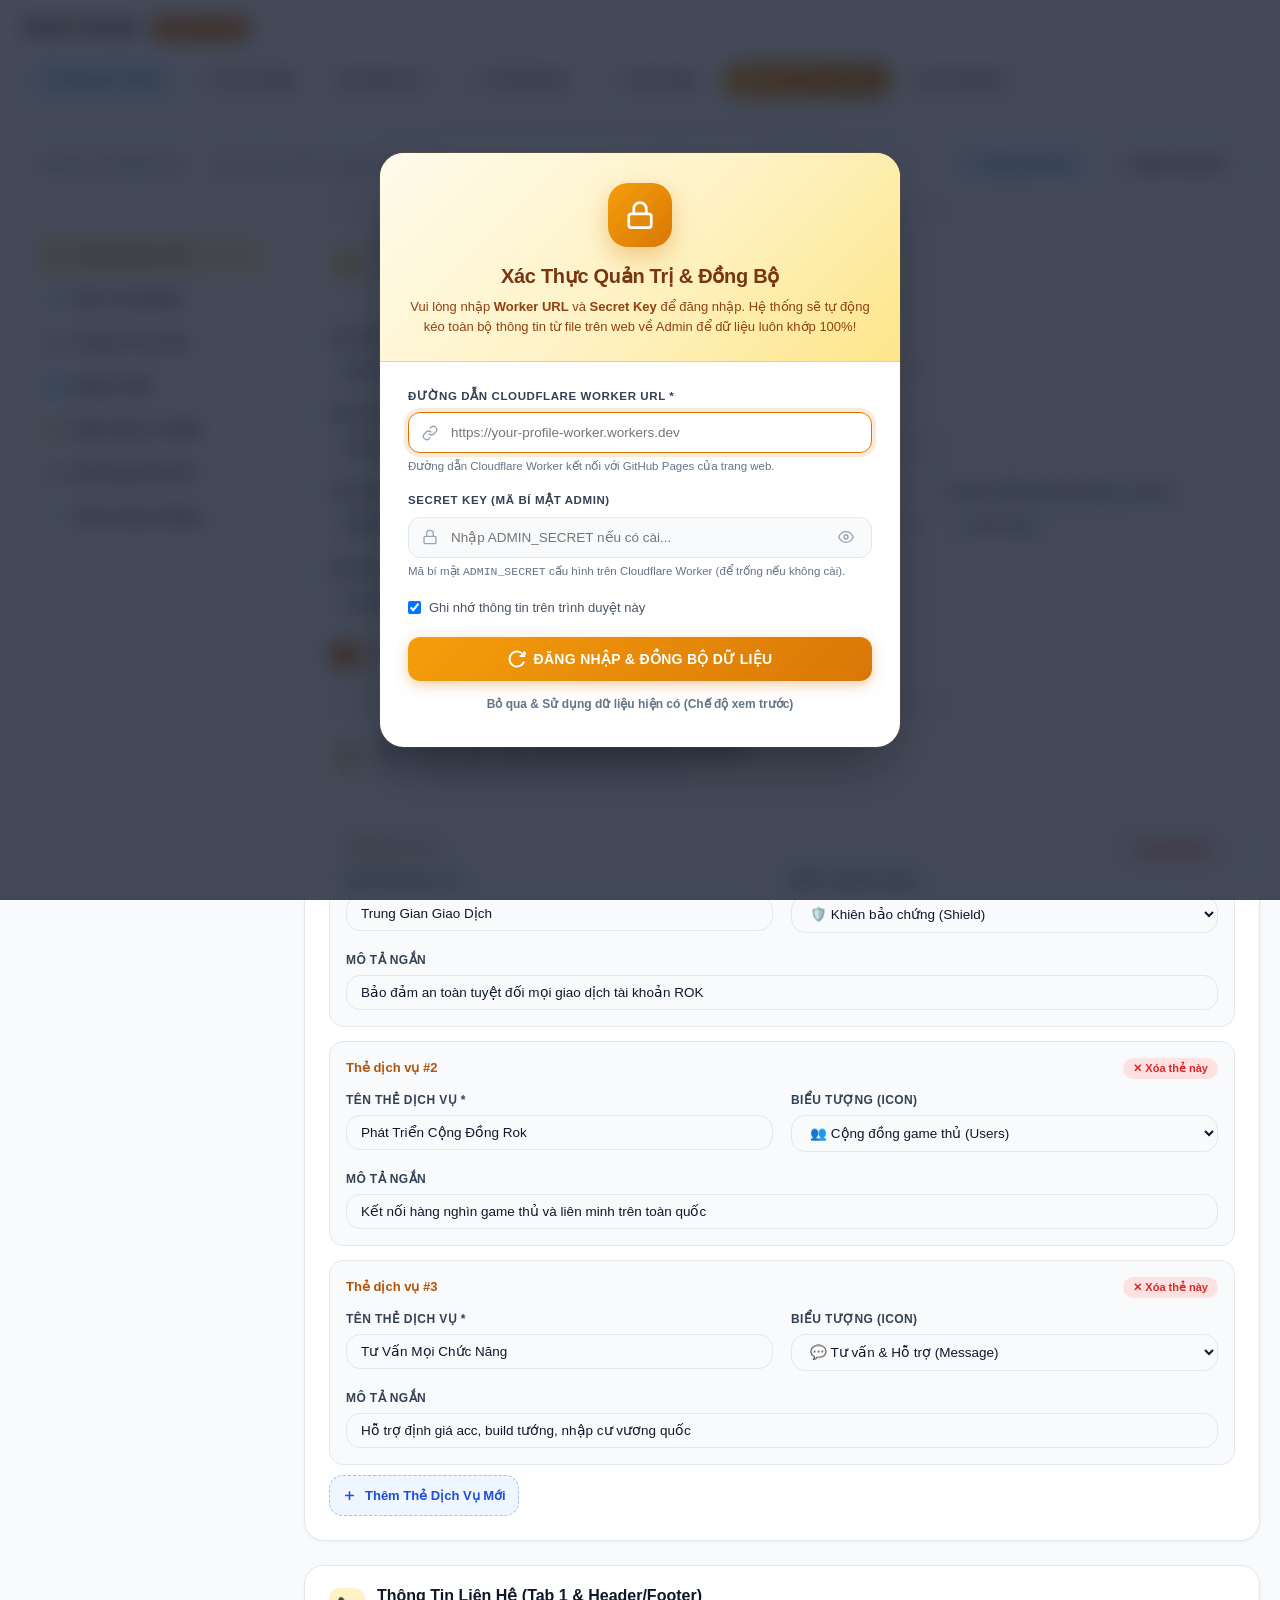
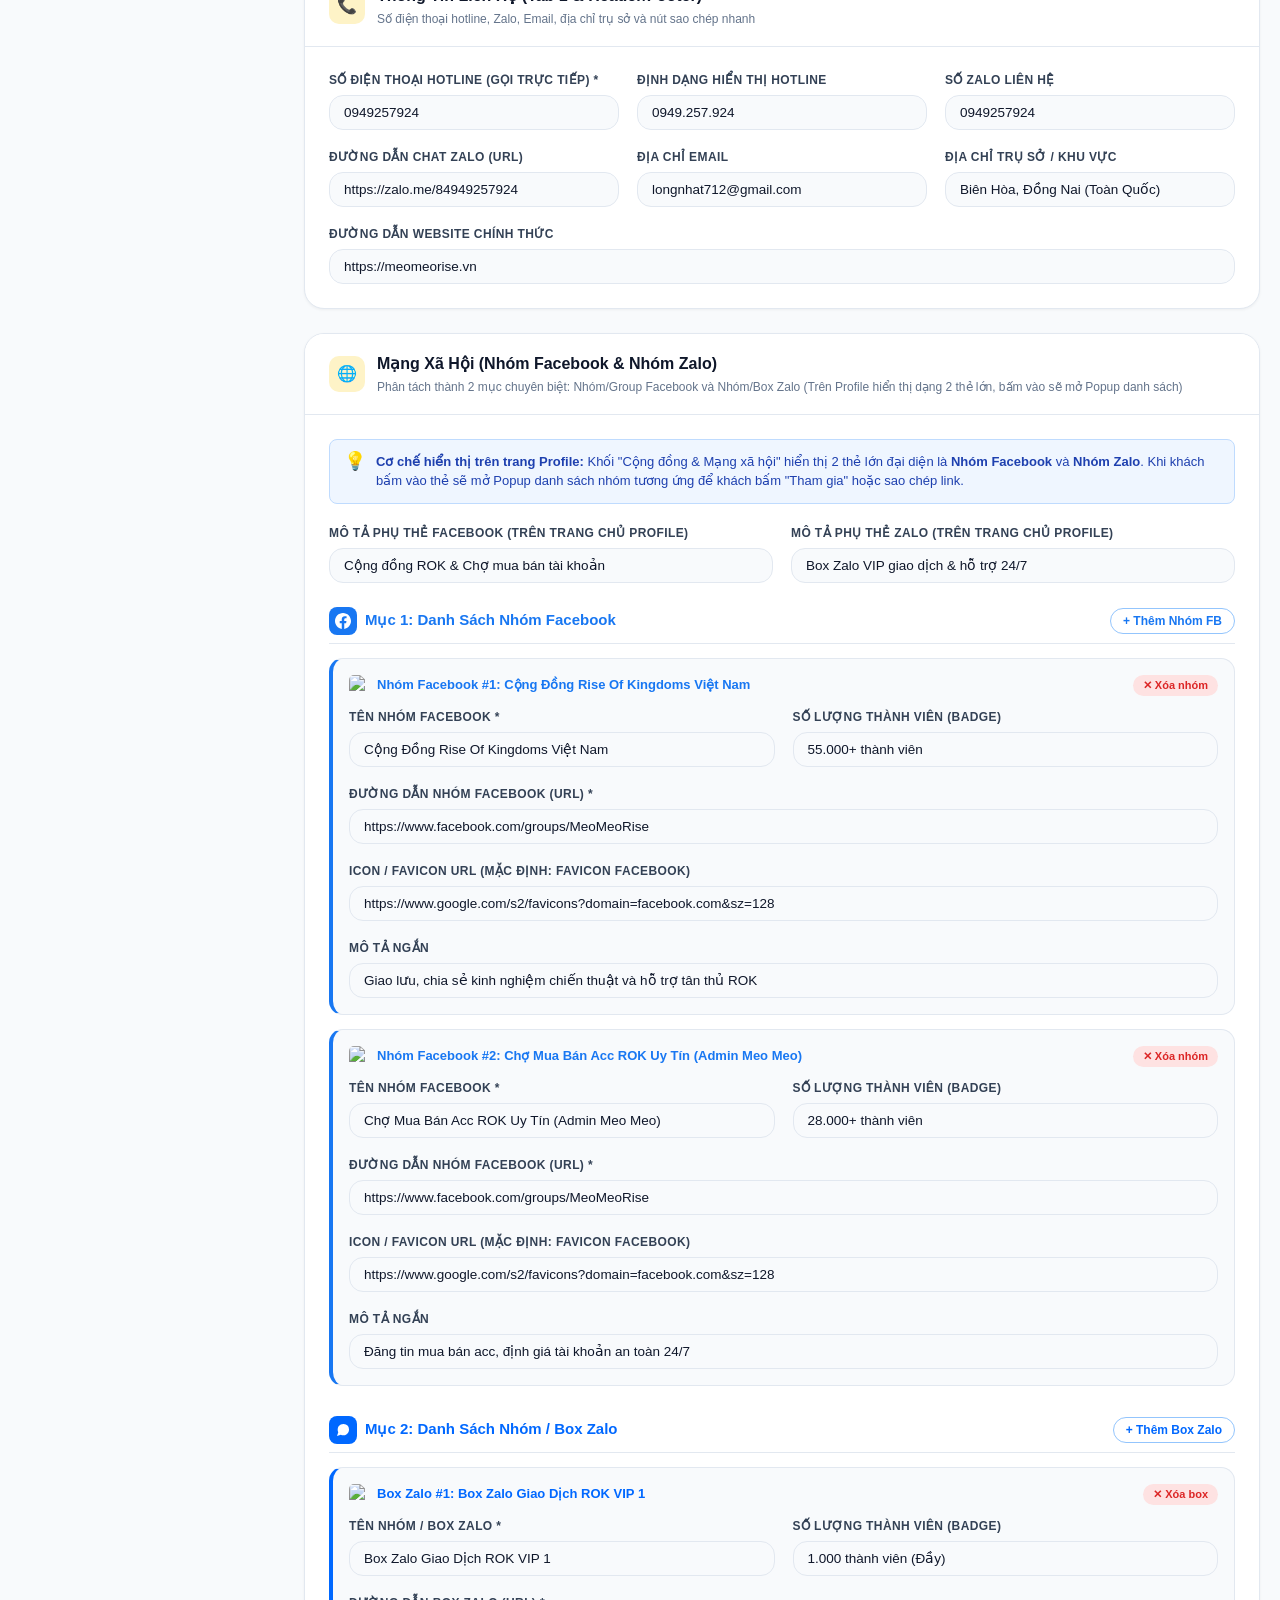
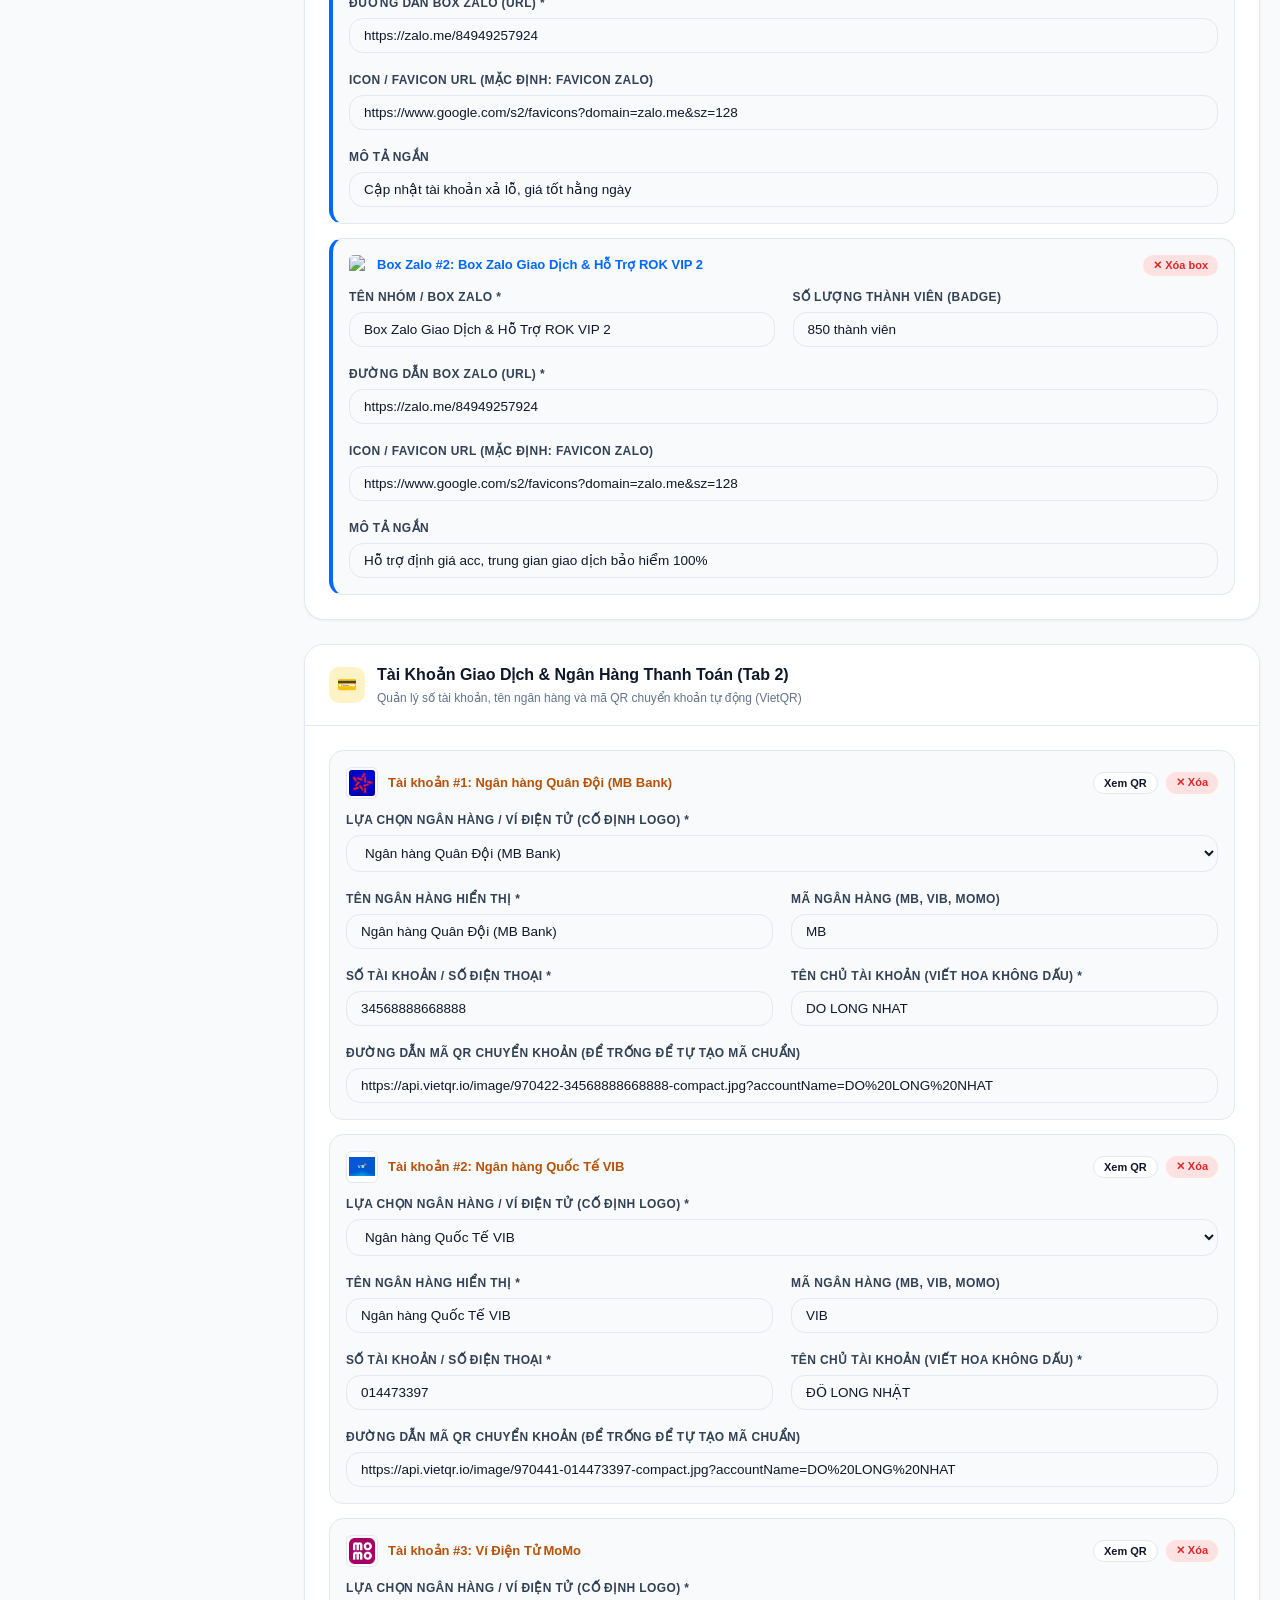
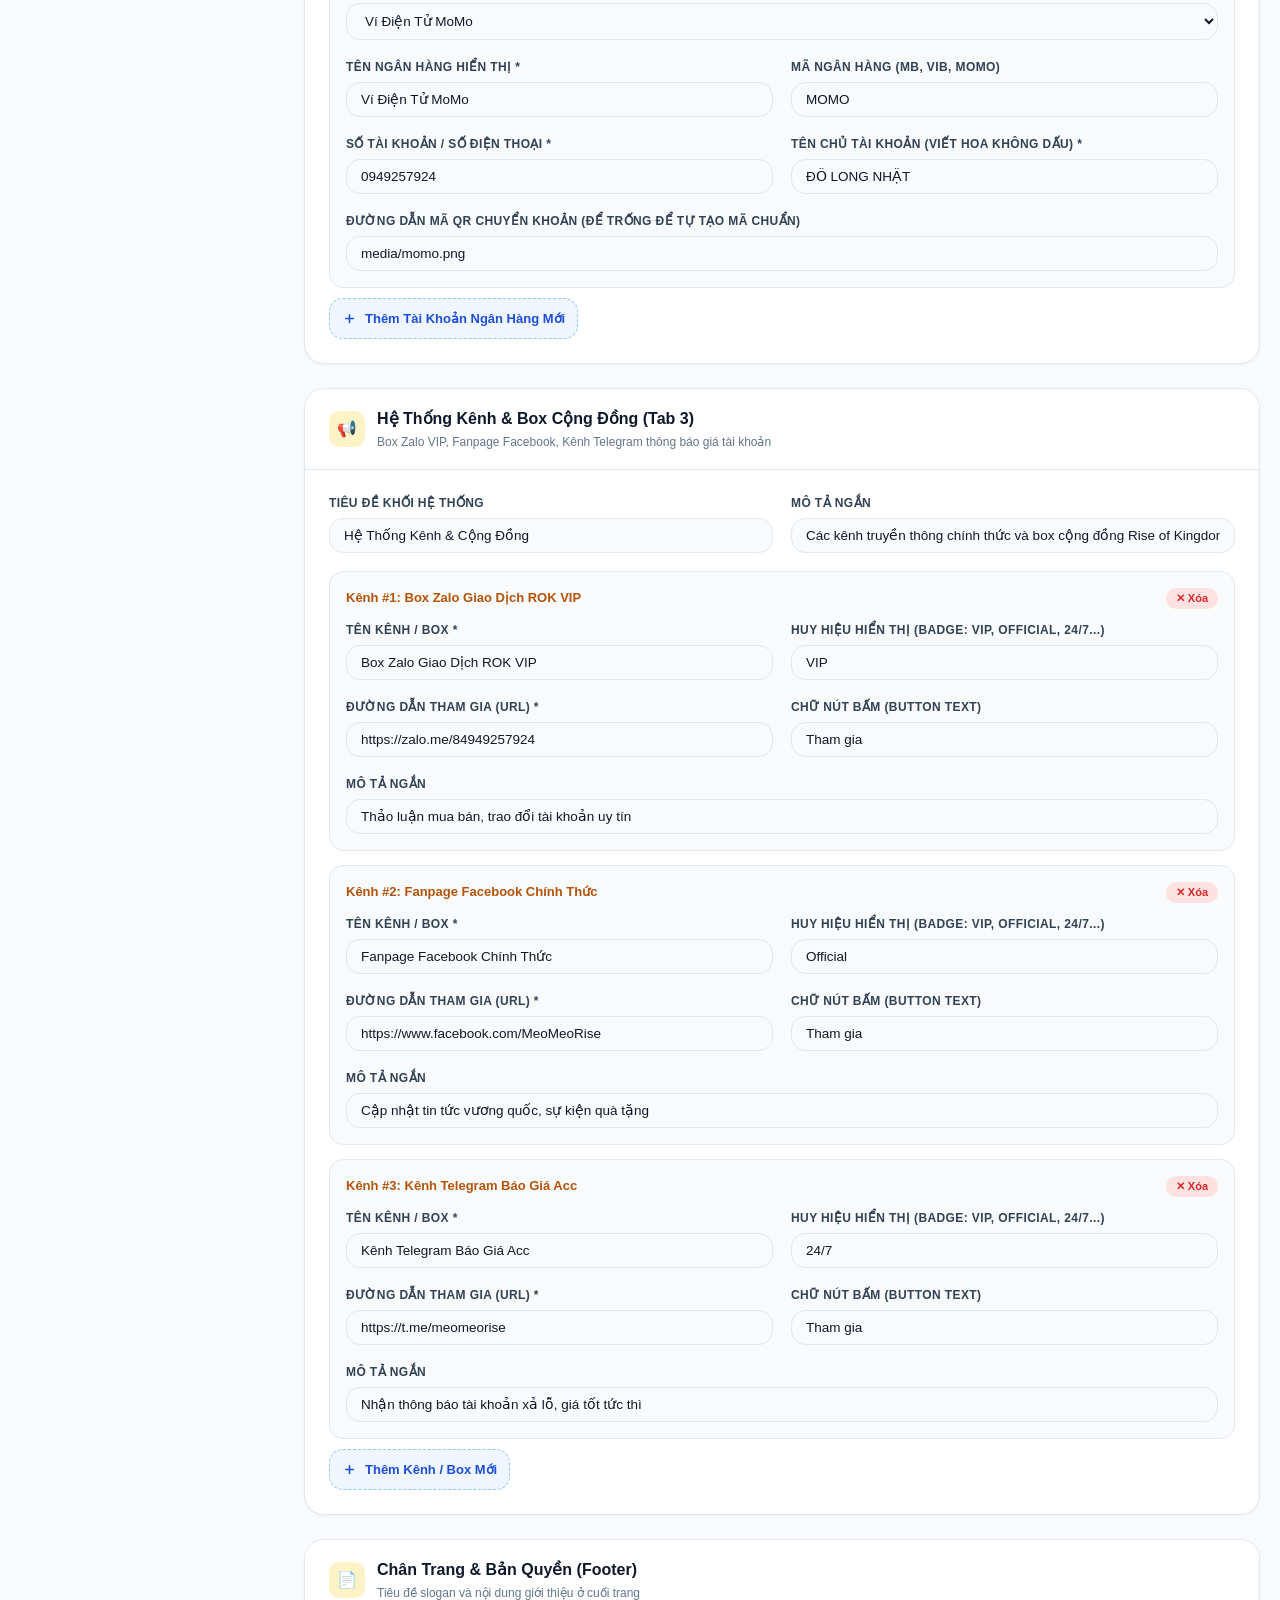
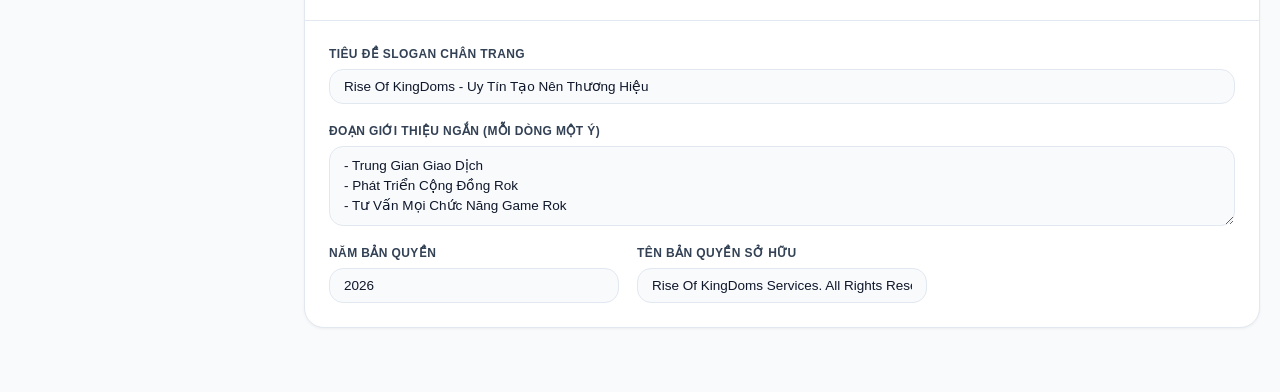
==== commit 86222d48: "Add files via upload" ====
--- a/admin/index.html
+++ b/admin/index.html
@@ -1545,7 +1545,7 @@
           accountHolder: "DO LONG NHAT",
           qrUrl: "https://api.vietqr.io/image/970422-34568888668888-compact.jpg?accountName=DO%20LONG%20NHAT",
           logoType: "mb",
-          logoImg: "icon/mb.jpg"
+          logoImg: "https://info.meomeorise.com/icon/mb.png"
         },
         {
           id: "vib",
@@ -1555,7 +1555,7 @@
           accountHolder: "ĐỖ LONG NHẬT",
           qrUrl: "https://api.vietqr.io/image/970441-014473397-compact.jpg?accountName=DO%20LONG%20NHAT",
           logoType: "vib",
-          logoImg: "icon/vib.webp"
+          logoImg: "https://info.meomeorise.com/icon/vib.png"
         },
         {
           id: "momo",
@@ -1566,7 +1566,7 @@
           qrUrl: "media/momo.png",
           momoUrl: "https://nhantien.momo.vn/0949257924",
           logoType: "momo",
-          logoImg: "icon/momo.webp"
+          logoImg: "https://info.meomeorise.com/icon/momo.png"
         }
       ],
       systemChannels: {
@@ -1951,13 +1951,50 @@
     }
 
     // 5. RENDER NGÂN HÀNG (BANKS)
+    const BANK_PRESETS = {
+      mb: {
+        bankName: "Ngân hàng Quân Đội (MB Bank)",
+        bankCode: "MB",
+        logoType: "mb",
+        logoImg: "https://info.meomeorise.com/icon/mb.png"
+      },
+      vib: {
+        bankName: "Ngân hàng Quốc Tế VIB",
+        bankCode: "VIB",
+        logoType: "vib",
+        logoImg: "https://info.meomeorise.com/icon/vib.png"
+      },
+      momo: {
+        bankName: "Ví Điện Tử MoMo",
+        bankCode: "MOMO",
+        logoType: "momo",
+        logoImg: "https://info.meomeorise.com/icon/momo.png"
+      }
+    };
+
+    function detectBankKey(item) {
+      if (item && item.logoType && BANK_PRESETS[item.logoType]) return item.logoType;
+      const str = (((item && item.bankCode) || '') + ' ' + ((item && item.bankName) || '') + ' ' + ((item && item.id) || '')).toLowerCase();
+      if (str.includes('vib')) return 'vib';
+      if (str.includes('momo')) return 'momo';
+      return 'mb';
+    }
+
     function renderBanksList() {
       const container = document.getElementById("banksListWrap");
       const list = currentProfile.banks || [];
-      container.innerHTML = list.map((item, idx) => `
+      container.innerHTML = list.map((item, idx) => {
+        const bKey = detectBankKey(item);
+        const preset = BANK_PRESETS[bKey] || BANK_PRESETS.mb;
+        const currentLogo = preset.logoImg;
+
+        return `
         <div class="dynamic-item-card" data-idx="${idx}">
           <div class="dynamic-item-header">
-            <span class="dynamic-item-title">Tài khoản #${idx + 1}: ${escapeHtml(item.bankName || '')}</span>
+            <div style="display: flex; align-items: center; gap: 10px;">
+              <img src="${currentLogo}" alt="${escapeHtml(item.bankName || preset.bankName)}" class="bnk-logo-preview" style="width: 32px; height: 32px; object-fit: contain; border-radius: 6px; background: #fff; border: 1px solid var(--border); padding: 2px;" onerror="this.onerror=null;this.src='../icon/${bKey === 'vib' ? 'vib.png' : bKey === 'momo' ? 'momo.png' : 'mb.png'}';">
+              <span class="dynamic-item-title">Tài khoản #${idx + 1}: ${escapeHtml(item.bankName || preset.bankName)}</span>
+            </div>
             <div style="display: flex; gap: 8px;">
               <button type="button" class="btn btn-secondary" onclick="previewBankQr(${idx})" style="padding: 4px 10px; font-size: 11px;">
                 Xem QR
@@ -1966,42 +2003,91 @@
             </div>
           </div>
           <div class="form-grid-2">
+            <div class="form-group full">
+              <label class="form-label" style="font-weight:700;">Lựa chọn Ngân Hàng / Ví Điện Tử (Cố định logo) *</label>
+              <select class="form-control bnk-preset" onchange="onBankPresetChange(this, ${idx})">
+                <option value="mb" ${bKey === 'mb' ? 'selected' : ''}>Ngân hàng Quân Đội (MB Bank)</option>
+                <option value="vib" ${bKey === 'vib' ? 'selected' : ''}>Ngân hàng Quốc Tế VIB</option>
+                <option value="momo" ${bKey === 'momo' ? 'selected' : ''}>Ví Điện Tử MoMo</option>
+              </select>
+            </div>
             <div class="form-group">
               <label class="form-label">Tên Ngân Hàng hiển thị *</label>
-              <input type="text" class="form-control bnk-name" value="${escapeHtml(item.bankName || '')}" placeholder="Ngân hàng MB BANK">
+              <input type="text" class="form-control bnk-name" value="${escapeHtml(item.bankName || preset.bankName)}" placeholder="${preset.bankName}">
             </div>
             <div class="form-group">
-              <label class="form-label">Mã ngân hàng (VietQR code: MB, VCB, TCB, ACB...)</label>
-              <input type="text" class="form-control bnk-code" value="${escapeHtml(item.bankCode || '')}" placeholder="MB">
+              <label class="form-label">Mã ngân hàng (MB, VIB, MOMO)</label>
+              <input type="text" class="form-control bnk-code" value="${escapeHtml(item.bankCode || preset.bankCode)}" placeholder="${preset.bankCode}">
             </div>
             <div class="form-group">
-              <label class="form-label">Số tài khoản *</label>
+              <label class="form-label">Số tài khoản / Số điện thoại *</label>
               <input type="text" class="form-control bnk-acc" value="${escapeHtml(item.accountNumber || '')}" placeholder="0949257924">
             </div>
             <div class="form-group">
               <label class="form-label">Tên chủ tài khoản (Viết hoa không dấu) *</label>
-              <input type="text" class="form-control bnk-holder" value="${escapeHtml(item.accountHolder || '')}" placeholder="NGUYEN LONG NHAT">
+              <input type="text" class="form-control bnk-holder" value="${escapeHtml(item.accountHolder || '')}" placeholder="DO LONG NHAT">
             </div>
             <div class="form-group full">
-              <label class="form-label">Đường dẫn Mã QR Chuyển Khoản (Để trống để tự tạo mã VietQR chuẩn)</label>
-              <input type="url" class="form-control bnk-qr" value="${escapeHtml(item.qrUrl || '')}" placeholder="https://api.vietqr.io/image/970422-0949257924-compact.jpg?accountName=NGUYEN%20LONG%20NHAT">
+              <label class="form-label">Đường dẫn Mã QR Chuyển Khoản (Để trống để tự tạo mã chuẩn)</label>
+              <input type="url" class="form-control bnk-qr" value="${escapeHtml(item.qrUrl || '')}" placeholder="${bKey === 'momo' ? 'media/momo.png' : 'https://api.vietqr.io/image/970422-STK-compact.jpg?accountName=DO%20LONG%20NHAT'}">
             </div>
           </div>
         </div>
-      `).join('');
-    }
-
-    function addBankItem() {
+      `;
+      }).join('');
+    }
+
+    function onBankPresetChange(selectEl, idx) {
+      const val = selectEl.value;
+      const preset = BANK_PRESETS[val];
+      if (!preset) return;
+      const card = selectEl.closest('.dynamic-item-card');
+      if (!card) return;
+
+      const nameInput = card.querySelector('.bnk-name');
+      const codeInput = card.querySelector('.bnk-code');
+      const qrInput = card.querySelector('.bnk-qr');
+      const logoImg = card.querySelector('.bnk-logo-preview');
+      const titleSpan = card.querySelector('.dynamic-item-title');
+
+      if (nameInput) nameInput.value = preset.bankName;
+      if (codeInput) codeInput.value = preset.bankCode;
+      if (logoImg) {
+        logoImg.src = preset.logoImg;
+        logoImg.onerror = function() {
+          this.onerror = null;
+          this.src = '../icon/' + (val === 'vib' ? 'vib.png' : val === 'momo' ? 'momo.png' : 'mb.png');
+        };
+      }
+      if (titleSpan) titleSpan.textContent = `Tài khoản #${idx + 1}: ${preset.bankName}`;
+      if (qrInput && val === 'momo' && !qrInput.value) {
+        qrInput.value = 'media/momo.png';
+      }
+    }
+
+    function addBankItem(forcedKey) {
       if (!currentProfile.banks) currentProfile.banks = [];
       collectCurrentFormData();
+
+      const existingKeys = currentProfile.banks.map(b => detectBankKey(b));
+      let nextKey = forcedKey;
+      if (!nextKey) {
+        if (!existingKeys.includes('mb')) nextKey = 'mb';
+        else if (!existingKeys.includes('vib')) nextKey = 'vib';
+        else if (!existingKeys.includes('momo')) nextKey = 'momo';
+        else nextKey = 'mb';
+      }
+      const preset = BANK_PRESETS[nextKey];
+
       currentProfile.banks.push({
-        id: "bank_" + Date.now(),
-        bankName: "Ngân hàng Quân Đội (MB Bank)",
-        bankCode: "MB",
-        accountNumber: "0949257924",
-        accountHolder: "NGUYEN LONG NHAT",
-        qrUrl: "",
-        logoType: "mb"
+        id: nextKey + "_" + Date.now().toString().slice(-4),
+        bankName: preset.bankName,
+        bankCode: preset.bankCode,
+        accountNumber: "",
+        accountHolder: currentProfile.banks[0]?.accountHolder || "DO LONG NHAT",
+        qrUrl: nextKey === 'momo' ? "media/momo.png" : "",
+        logoType: preset.logoType,
+        logoImg: preset.logoImg
       });
       renderBanksList();
     }
@@ -2150,20 +2236,34 @@
       // 5. Banks
       const bnkCards = document.querySelectorAll("#banksListWrap .dynamic-item-card");
       currentProfile.banks = Array.from(bnkCards).map(card => {
+        const presetVal = card.querySelector(".bnk-preset") ? card.querySelector(".bnk-preset").value : "";
         const bankName = card.querySelector(".bnk-name").value.trim();
         const bankCode = card.querySelector(".bnk-code").value.trim();
         const acc = card.querySelector(".bnk-acc").value.trim();
         const holder = card.querySelector(".bnk-holder").value.trim();
         const customQr = card.querySelector(".bnk-qr").value.trim();
-        const qrUrl = customQr || `https://api.vietqr.io/image/${bankCode || '970422'}-${acc}-compact.jpg?accountName=${encodeURIComponent(holder)}`;
+
+        let bKey = presetVal;
+        if (!bKey || !BANK_PRESETS[bKey]) {
+          const str = (bankCode + ' ' + bankName).toLowerCase();
+          if (str.includes('vib')) bKey = 'vib';
+          else if (str.includes('momo')) bKey = 'momo';
+          else bKey = 'mb';
+        }
+        const preset = BANK_PRESETS[bKey] || BANK_PRESETS.mb;
+
+        const defaultQrCode = bKey === 'vib' ? '970441' : '970422';
+        const qrUrl = customQr || (bKey === 'momo' ? 'media/momo.png' : `https://api.vietqr.io/image/${bankCode || preset.bankCode || defaultQrCode}-${acc}-compact.jpg?accountName=${encodeURIComponent(holder)}`);
+
         return {
-          id: (bankCode || 'bank').toLowerCase() + '_' + acc.slice(-4),
-          bankName,
-          bankCode,
+          id: bKey + '_' + (acc.slice(-4) || Date.now().toString().slice(-4)),
+          bankName: bankName || preset.bankName,
+          bankCode: bankCode || preset.bankCode,
           accountNumber: acc,
           accountHolder: holder,
-          qrUrl,
-          logoType: (bankCode || bankName).toLowerCase().includes('mbv') ? 'mbv' : (bankCode || bankName).toLowerCase().includes('mb') ? 'mb' : 'bank'
+          qrUrl: qrUrl,
+          logoType: preset.logoType,
+          logoImg: preset.logoImg
         };
       }).filter(b => b.accountNumber && b.accountHolder);
 
